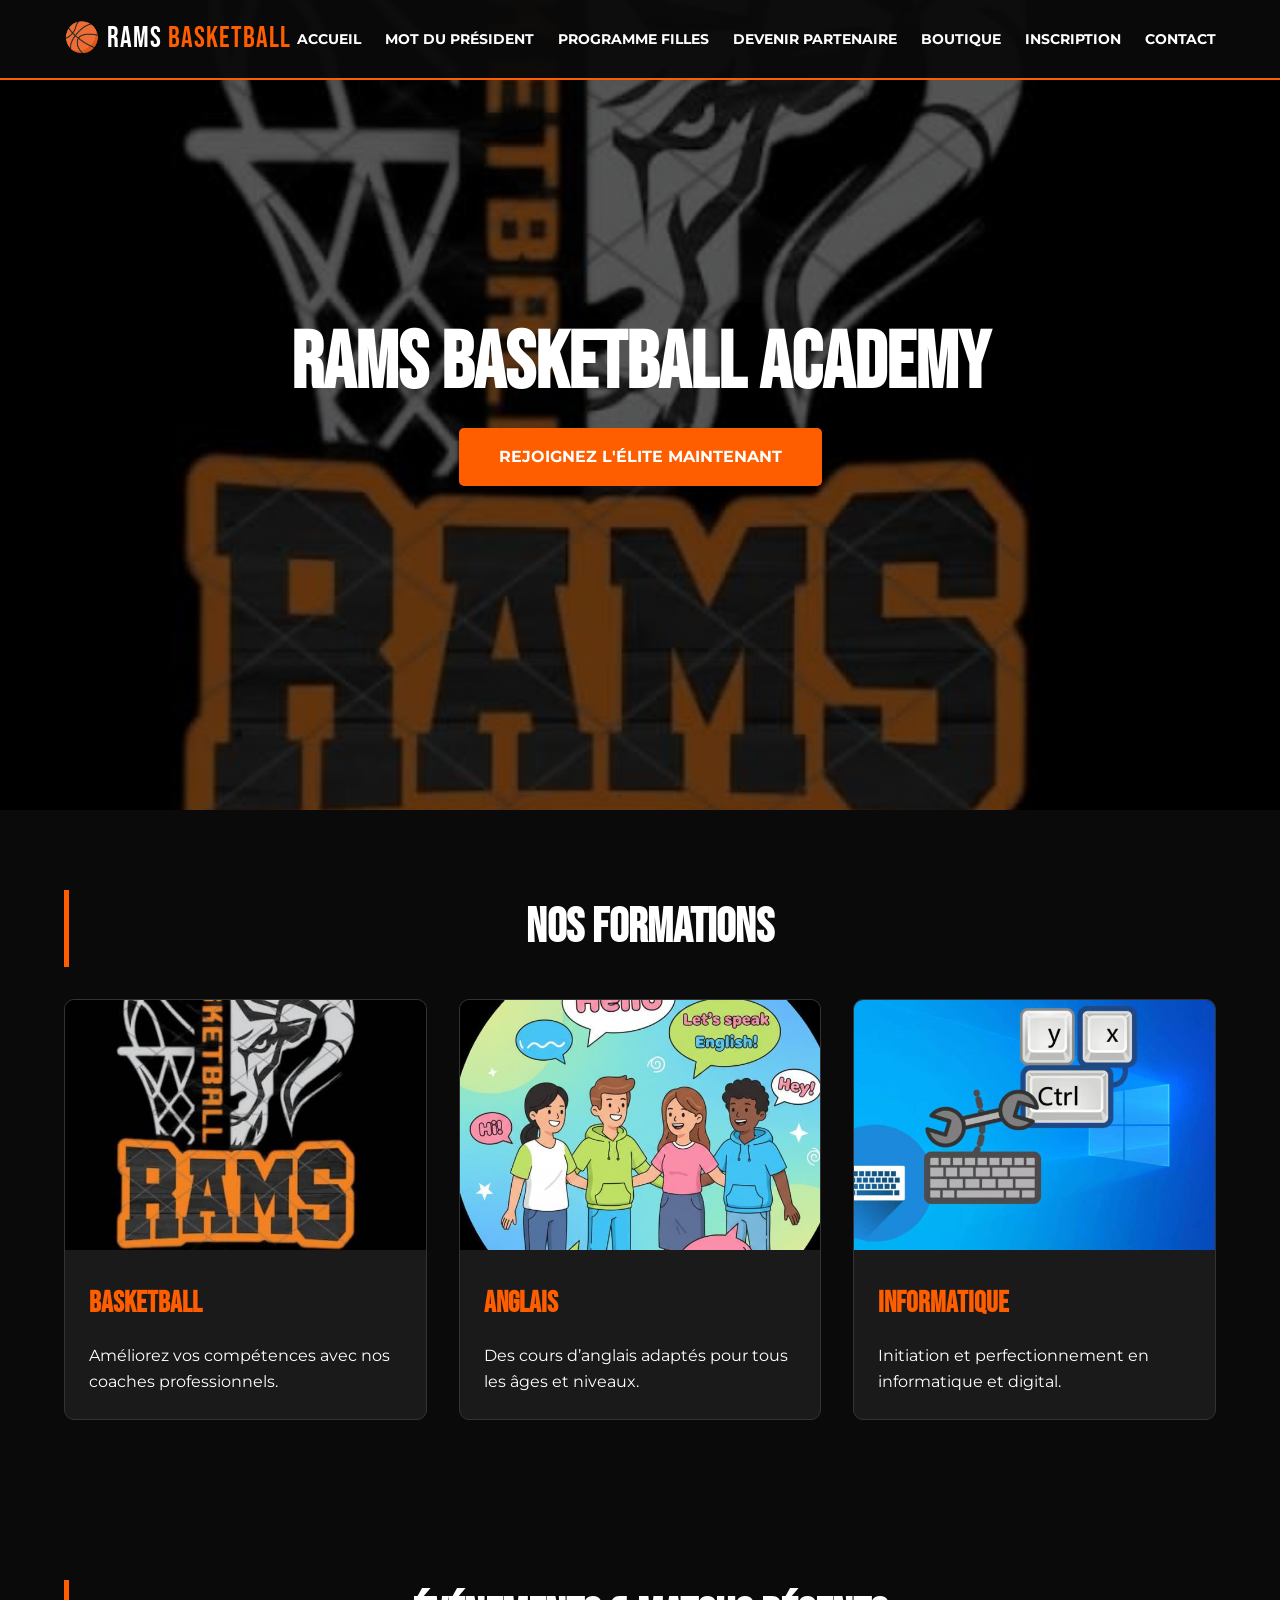
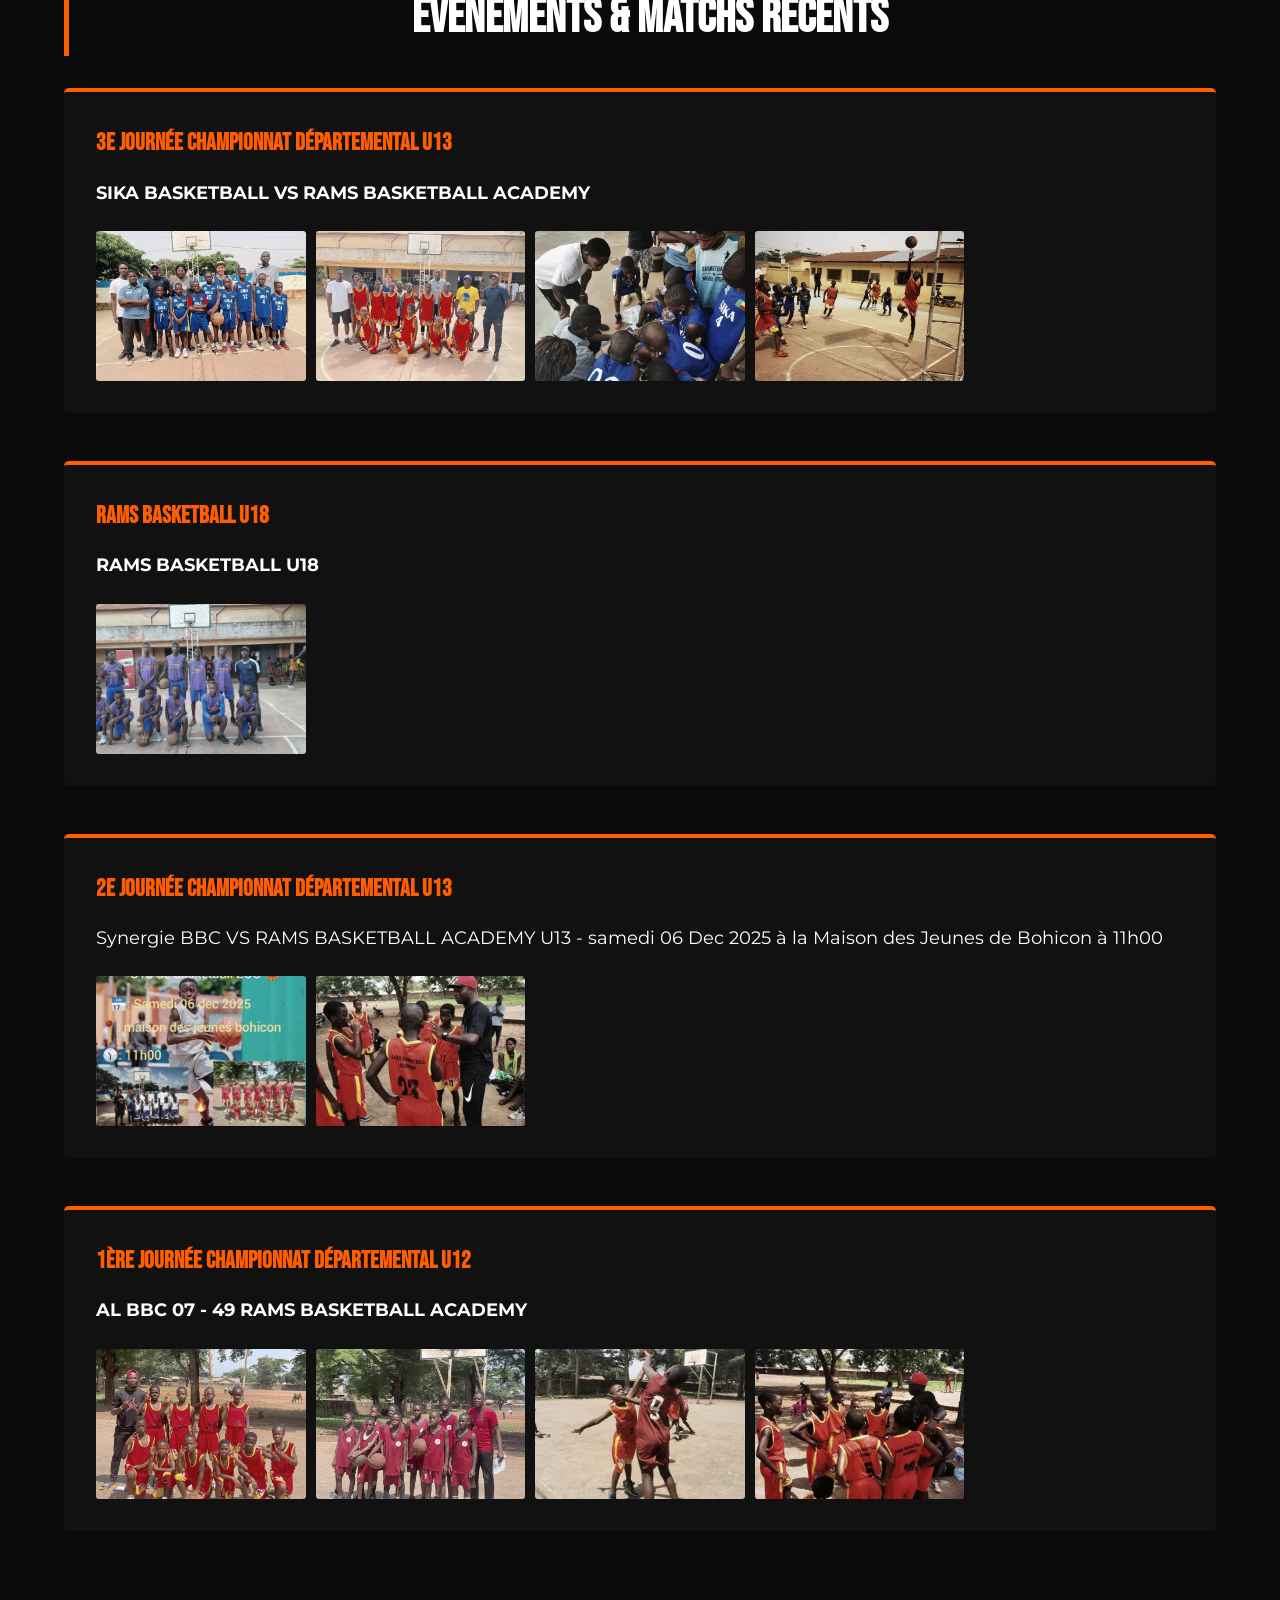
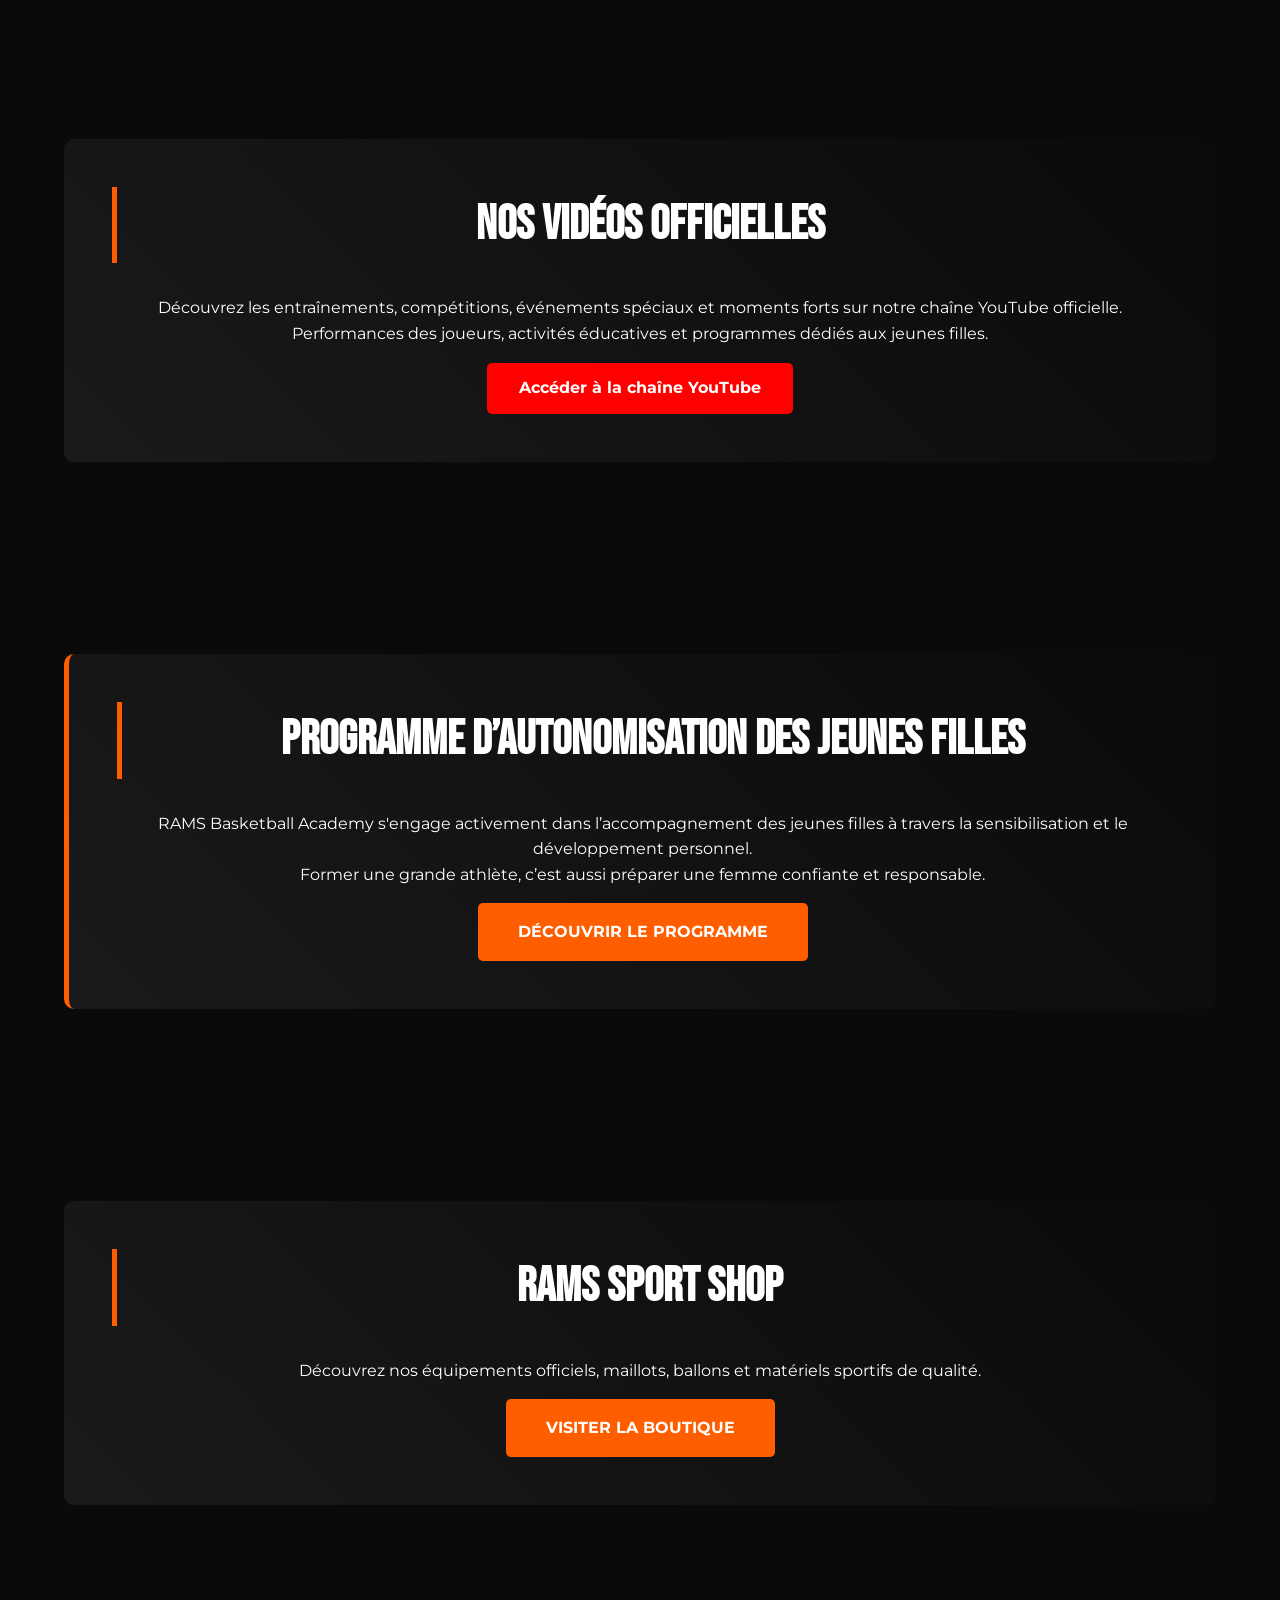
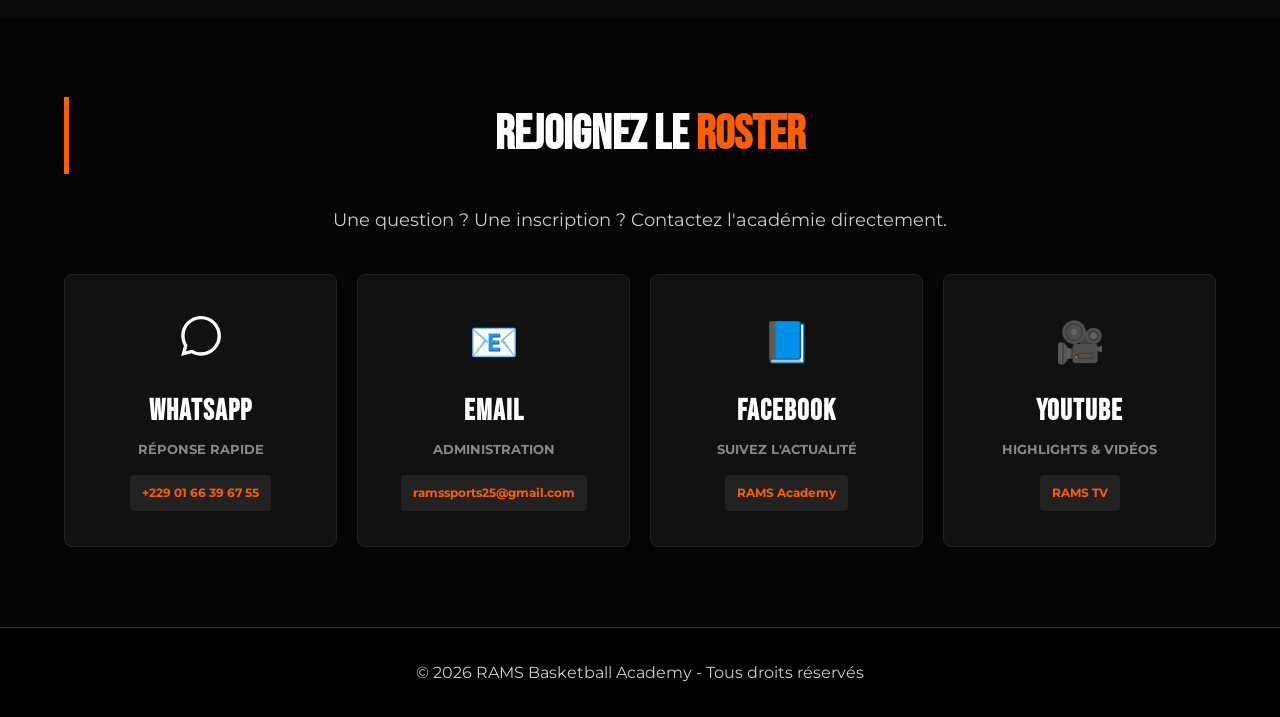
==== index.html @ 572895fd "Add files via upload" ====
<!DOCTYPE html>
<html lang="fr">
<head>
    <meta charset="UTF-8">
    <meta name="viewport" content="width=device-width, initial-scale=1.0">
    <title>RAMS Basketball Academy | Excellence & Formation</title>
    <meta name="description" content="RAMS Basketball Academy est une académie de basketball qui propose un encadrement complet pour les jeunes joueurs tout au long de l’année.
Elle a pour objectif principal de développer les compétences techniques, physiques et mentales des joueurs à travers des séances d’entraînement régulières, du travail de skill training et des matchs d’application. L’académie met l’accent sur une pratique continue du basketball, des formations spécifiques en informatique et an anglais afin de favoriser une progression constante et durable..">
    <link href="https://fonts.googleapis.com/css2?family=Bebas+Neue&family=Montserrat:wght@400;700&display=swap" rel="stylesheet">
    <style>
        :root {
            --primary: #ff5e00; /* Orange Basketball */
            --dark: #0a0a0a;    /* Noir profond */
            --light: #ffffff;
            --gray: #1a1a1a;
            --text-muted: #cccccc;
        }

        * { margin: 0; padding: 0; box-sizing: border-box; }
        body { font-family: 'Montserrat', sans-serif; background: var(--dark); color: var(--light); line-height: 1.6; }

        /* --- HEADER & NAV --- */
        header {
            background: rgba(10, 10, 10, 0.95);
            padding: 1rem 5%;
            position: fixed;
            width: 100%;
            top: 0;
            z-index: 1000;
            border-bottom: 2px solid var(--primary);
            display: flex;
            justify-content: space-between;
            align-items: center;
        }

        .logo { font-family: 'Bebas Neue', sans-serif; font-size: 1.8rem; letter-spacing: 1px; }
        .logo span { color: var(--primary); }

        .nav-menu { display: flex; gap: 1.5rem; }
        .nav-menu a { color: var(--light); text-decoration: none; font-weight: bold; font-size: 0.9rem; transition: 0.3s; text-transform: uppercase; }
        .nav-menu a:hover { color: var(--primary); }

        .menu-toggle { display: none; font-size: 2rem; cursor: pointer; }

        /* --- HERO SECTION --- */
        .hero {
            height: 90vh;
            background: linear-gradient(rgba(0,0,0,0.6), rgba(0,0,0,0.6)), url('images/basket.jpg') center/cover no-repeat;
            display: flex;
            align-items: center;
            justify-content: center;
            text-align: center;
            padding-top: 80px;
        }

        .hero-content h1 { font-family: 'Bebas Neue', sans-serif; font-size: 5rem; line-height: 1; margin-bottom: 1.5rem; }
        .btn {
            background: var(--primary);
            color: white;
            padding: 1rem 2.5rem;
            text-decoration: none;
            font-weight: bold;
            text-transform: uppercase;
            border-radius: 5px;
            transition: 0.3s ease;
            display: inline-block;
        }
        .btn:hover { transform: scale(1.05); background: #e65500; }

        /* --- SECTIONS --- */
        section { padding: 5rem 5%; }
        h2 { font-family: 'Bebas Neue', sans-serif; font-size: 3rem; margin-bottom: 2rem; text-align: center; border-left: 5px solid var(--primary); padding-left: 15px; }

        /* --- FORMATIONS (CARDS) --- */
        .cards { display: grid; grid-template-columns: repeat(auto-fit, minmax(300px, 1fr)); gap: 2rem; }
        .card { background: var(--gray); border-radius: 10px; overflow: hidden; transition: 0.3s; border: 1px solid #333; }
        .card:hover { border-color: var(--primary); transform: translateY(-10px); }
        .card img { width: 100%; height: 250px; object-fit: cover; }
        .card-body { padding: 1.5rem; }
        .card h3 { font-family: 'Bebas Neue', sans-serif; font-size: 1.8rem; color: var(--primary); margin-bottom: 1rem; }

        /* --- MATCHS & GALERIE --- */
        .match { background: #111; margin-bottom: 3rem; padding: 2rem; border-radius: 5px; border-top: 4px solid var(--primary); }
        .match h3 { font-family: 'Bebas Neue', sans-serif; font-size: 1.5rem; color: var(--primary); }
        .match p { margin: 1rem 0; font-size: 1.1rem; }
        .gallery { display: grid; grid-template-columns: repeat(auto-fill, minmax(200px, 1fr)); gap: 10px; margin-top: 1.5rem; }
        .gallery img { width: 100%; height: 150px; object-fit: cover; border-radius: 3px; cursor: pointer; filter: grayscale(40%); transition: 0.3s; }
        .gallery img:hover { filter: grayscale(0%); transform: scale(1.05); }

        /* --- VIDEOS / ENGAGEMENT / SHOP --- */
        .highlight-box { background: linear-gradient(45deg, #1a1a1a, #0a0a0a); padding: 3rem; border-radius: 10px; text-align: center; margin-bottom: 2rem; }
        .youtube-btn { background: #ff0000; color: white; padding: 0.8rem 2rem; text-decoration: none; border-radius: 5px; display: inline-block; margin-top: 1rem; font-weight: bold; }

        /* --- CONTACT --- */
        .contact ul { list-style: none; display: grid; grid-template-columns: repeat(auto-fit, minmax(250px, 1fr)); gap: 1rem; }
        .contact li { background: var(--gray); padding: 1rem; border-radius: 5px; }
        .contact a { color: var(--primary); text-decoration: none; font-weight: bold; }

        /* --- FOOTER --- */
        footer { text-align: center; padding: 2rem; background: #000; border-top: 1px solid #333; color: var(--text-muted); }

        /* --- MOBILE RESPONSIVE --- */
        @media (max-width: 768px) {
            .nav-menu { display: none; flex-direction: column; position: absolute; top: 100%; left: 0; width: 100%; background: var(--dark); padding: 2rem; border-bottom: 2px solid var(--primary); }
            .nav-menu.active { display: flex; }
            .menu-toggle { display: block; }
            .hero-content h1 { font-size: 3rem; }
        }

        /* --- SECTION CONTACT ACCUEIL --- */
.contact-section {
    padding: 80px 5%;
    background: #050505;
    text-align: center;
}

.contact-intro {
    color: var(--text-muted);
    margin-bottom: 40px;
    font-size: 1.1rem;
}

.contact-grid {
    display: grid;
    grid-template-columns: repeat(auto-fit, minmax(220px, 1fr));
    gap: 20px;
    max-width: 1200px;
    margin: 0 auto;
}

.contact-card {
    background: #111;
    border: 1px solid #222;
    padding: 35px 20px;
    border-radius: 8px;
    text-decoration: none;
    color: white;
    transition: all 0.3s ease;
    display: flex;
    flex-direction: column;
    align-items: center;
}

.contact-card:hover {
    background: var(--primary); /* L'orange flash au survol */
    transform: translateY(-10px);
    border-color: var(--primary);
}

.contact-icon {
    font-size: 2.5rem;
    margin-bottom: 15px;
    transition: 0.3s;
}

.contact-card:hover .contact-icon {
    transform: scale(1.2);
}

.contact-card h3 {
    font-family: 'Bebas Neue', sans-serif;
    font-size: 1.8rem;
    letter-spacing: 1px;
    margin-bottom: 5px;
}

.contact-card p {
    font-size: 0.8rem;
    color: #888;
    margin-bottom: 15px;
    text-transform: uppercase;
    font-weight: bold;
}

.contact-card:hover p {
    color: rgba(255,255,255,0.8);
}

.btn-sm {
    font-size: 0.75rem;
    background: #222;
    padding: 8px 12px;
    border-radius: 4px;
    font-weight: bold;
    color: var(--primary);
}

.contact-card:hover .btn-sm {
    background: white;
    color: var(--primary);
}

.highlight { color: var(--primary); }

/* Responsive */
@media (max-width: 600px) {
    .contact-grid { grid-template-columns: 1fr; }
}
    </style>
</head>
<body>

<header>
    <div class="logo">🏀 RAMS <span>BASKETBALL</span></div>
    <div class="menu-toggle" id="menuToggle">☰</div>
    <nav id="mobileMenu" class="nav-menu">
        <a href="index.html">Accueil</a>
        <a href="president.html">Mot du Président</a>
        <a href="programme_fille.html">Programme Filles</a>
        <a href="partenaire.html">Devenir Partenaire</a>
        <a href="boutique.html">Boutique</a>
        <a href="inscription.html">Inscription</a>
        <a href="contact.html">Contact</a>
    </nav>
</header>

<section class="hero">
    <div class="hero-content">
        <h1>RAMS BASKETBALL ACADEMY</h1>
        <a href="inscription.html" class="btn">Rejoignez l'élite maintenant</a>
    </div>
</section>

<section id="formations">
    <h2>Nos Formations</h2>
    <div class="cards">
        <div class="card">
            <img src="images/basket.jpg" alt="Formation Basket">
            <div class="card-body">
                <h3>BASKETBALL</h3>
                <p>Améliorez vos compétences avec nos coaches professionnels.</p>
            </div>
        </div>
        <div class="card">
            <img src="images/anglais.jpg" alt="Formation Anglais">
            <div class="card-body">
                <h3>ANGLAIS</h3>
                <p>Des cours d’anglais adaptés pour tous les âges et niveaux.</p>
            </div>
        </div>
        <div class="card">
            <img src="images/informatique.jpg" alt="Formation Informatique">
            <div class="card-body">
                <h3>INFORMATIQUE</h3>
                <p>Initiation et perfectionnement en informatique et digital.</p>
            </div>
        </div>
    </div>
</section>

<section id="evenements">
    <h2>Événements & Matchs Récents</h2>

    <article class="match">
        <h3>3e journée championnat départemental U13</h3>
        <p><strong>SIKA BASKETBALL VS RAMS BASKETBALL ACADEMY</strong></p>
        <div class="gallery">
            <img src="images/sika_vs_rams_1.jpg" alt="SIKA vs RAMS">
            <img src="images/sika_vs_rams_2.jpg" alt="SIKA vs RAMS">
            <img src="images/sika_vs_rams_3.jpg" alt="SIKA vs RAMS">
            <img src="images/sika_vs_rams_5.jpg" alt="SIKA vs RAMS">
        </div>
    </article>

    <article class="match">
        <h3>RAMS BASKETBALL U18</h3>
        <p><strong>RAMS BASKETBALL U18</strong></p>
        <div class="gallery">
            <img src="images/u18.jpg" alt="RAMS U18">
        </div>
    </article>

    <article class="match">
        <h3>2e journée championnat départemental U13</h3>
        <p>Synergie BBC VS RAMS BASKETBALL ACADEMY U13 - samedi 06 Dec 2025 à la Maison des Jeunes de Bohicon à 11h00</p>
        <div class="gallery">
            <img src="images/u13match1.jpg" alt="Synergie BBC vs RAMS">
            <img src="images/u13match2.jpg" alt="Synergie BBC vs RAMS">
        </div>
    </article>

    <article class="match">
        <h3>1ère journée championnat départemental U12</h3>
        <p><strong>AL BBC 07 - 49 RAMS BASKETBALL ACADEMY</strong></p>
        <div class="gallery">
            <img src="images/u12match1.jpg" alt="AL BBC vs RAMS">
            <img src="images/u12match2.jpg" alt="AL BBC vs RAMS">
            <img src="images/u12match3.jpg" alt="AL BBC vs RAMS">
            <img src="images/u12match4.jpg" alt="AL BBC vs RAMS">
        </div>
    </article>
</section>

<section class="youtube-section">
    <div class="highlight-box">
        <h2>Nos Vidéos Officielles</h2>
        <p>Découvrez les entraînements, compétitions, événements spéciaux et moments forts sur notre chaîne YouTube officielle.</p>
        <p>Performances des joueurs, activités éducatives et programmes dédiés aux jeunes filles.</p>
        <a href="https://youtube.com/@ramsbasketballacademytv?si=yb4FvzC7GIsg05wH" target="_blank" class="youtube-btn">Accéder à la chaîne YouTube</a>
    </div>
</section>

<section class="engagement-section">
    <div class="highlight-box" style="border-left: 5px solid var(--primary);">
        <h2>Programme d’Autonomisation des Jeunes Filles</h2>
        <p>RAMS Basketball Academy s'engage activement dans l’accompagnement des jeunes filles à travers la sensibilisation et le développement personnel.</p>
        <p>Former une grande athlète, c’est aussi préparer une femme confiante et responsable.</p>
        <a href="programme_fille.html" class="btn" style="margin-top:1rem;">Découvrir le programme</a>
    </div>
</section>

<section class="shop-preview">
    <div class="highlight-box">
        <h2>RAMS SPORT SHOP</h2>
        <p>Découvrez nos équipements officiels, maillots, ballons et matériels sportifs de qualité.</p>
        <a href="boutique.html" class="btn" style="margin-top:1rem;">Visiter la boutique</a>
    </div>
</section>

<section id="contact" class="contact-section">
    <div class="container">
        <h2 class="section-title">Rejoignez le <span class="highlight">Roster</span></h2>
        <p class="contact-intro">Une question ? Une inscription ? Contactez l'académie directement.</p>

        <div class="contact-grid">
            <a href="https://wa.me/2290166396755" target="_blank" class="contact-card">
                <div class="contact-icon">
                    <svg viewBox="0 0 24 24" fill="currentColor" width="40" height="40"><path d="M.057 24l1.687-6.163c-1.041-1.804-1.588-3.849-1.587-5.946.003-6.556 5.338-11.891 11.893-11.891 3.181.001 6.167 1.24 8.413 3.488 2.245 2.248 3.481 5.236 3.48 8.414-.003 6.557-5.338 11.892-11.893 11.892-1.99-.001-3.951-.5-5.688-1.448l-6.305 1.654zm6.597-3.807c1.676.995 3.276 1.591 5.392 1.592 5.448 0 9.886-4.434 9.889-9.885.002-5.462-4.415-9.89-9.881-9.892-5.452 0-9.887 4.434-9.889 9.884-.001 2.225.651 3.891 1.746 5.634l-.999 3.648 3.742-.981z"/></svg>
                </div>
                <h3>WhatsApp</h3>
                <p>Réponse rapide</p>
                <span class="btn-sm">+229 01 66 39 67 55</span>
            </a>

            <a href="mailto:ramssports25@gmail.com" class="contact-card">
                <div class="contact-icon">📧</div>
                <h3>Email</h3>
                <p>Administration</p>
                <span class="btn-sm">ramssports25@gmail.com</span>
            </a>

            <a href="https://www.facebook.com/profile.php?id=61583315501887" target="_blank" class="contact-card">
                <div class="contact-icon">📘</div>
                <h3>Facebook</h3>
                <p>Suivez l'actualité</p>
                <span class="btn-sm">RAMS Academy</span>
            </a>

            <a href="https://youtube.com/@ramsbasketballacademytv?si=yb4FvzC7GIsg05wH" target="_blank" class="contact-card">
                <div class="contact-icon">🎥</div>
                <h3>YouTube</h3>
                <p>Highlights & Vidéos</p>
                <span class="btn-sm">RAMS TV</span>
            </a>
        </div>
    </div>
</section>



<footer>
    <p>© 2026 RAMS Basketball Academy - Tous droits réservés</p>
</footer>

<script>
    // Menu Mobile
    const menuToggle = document.getElementById('menuToggle');
    const mobileMenu = document.getElementById('mobileMenu');

    menuToggle.addEventListener('click', () => {
        mobileMenu.classList.toggle('active');
    });

    // Fermer le menu si on clique sur un lien (mobile)
    const navLinks = document.querySelectorAll('.nav-menu a');
    navLinks.forEach(link => {
        link.addEventListener('click', () => {
            mobileMenu.classList.remove('active');
        });
    });
</script>

</body>
</html>
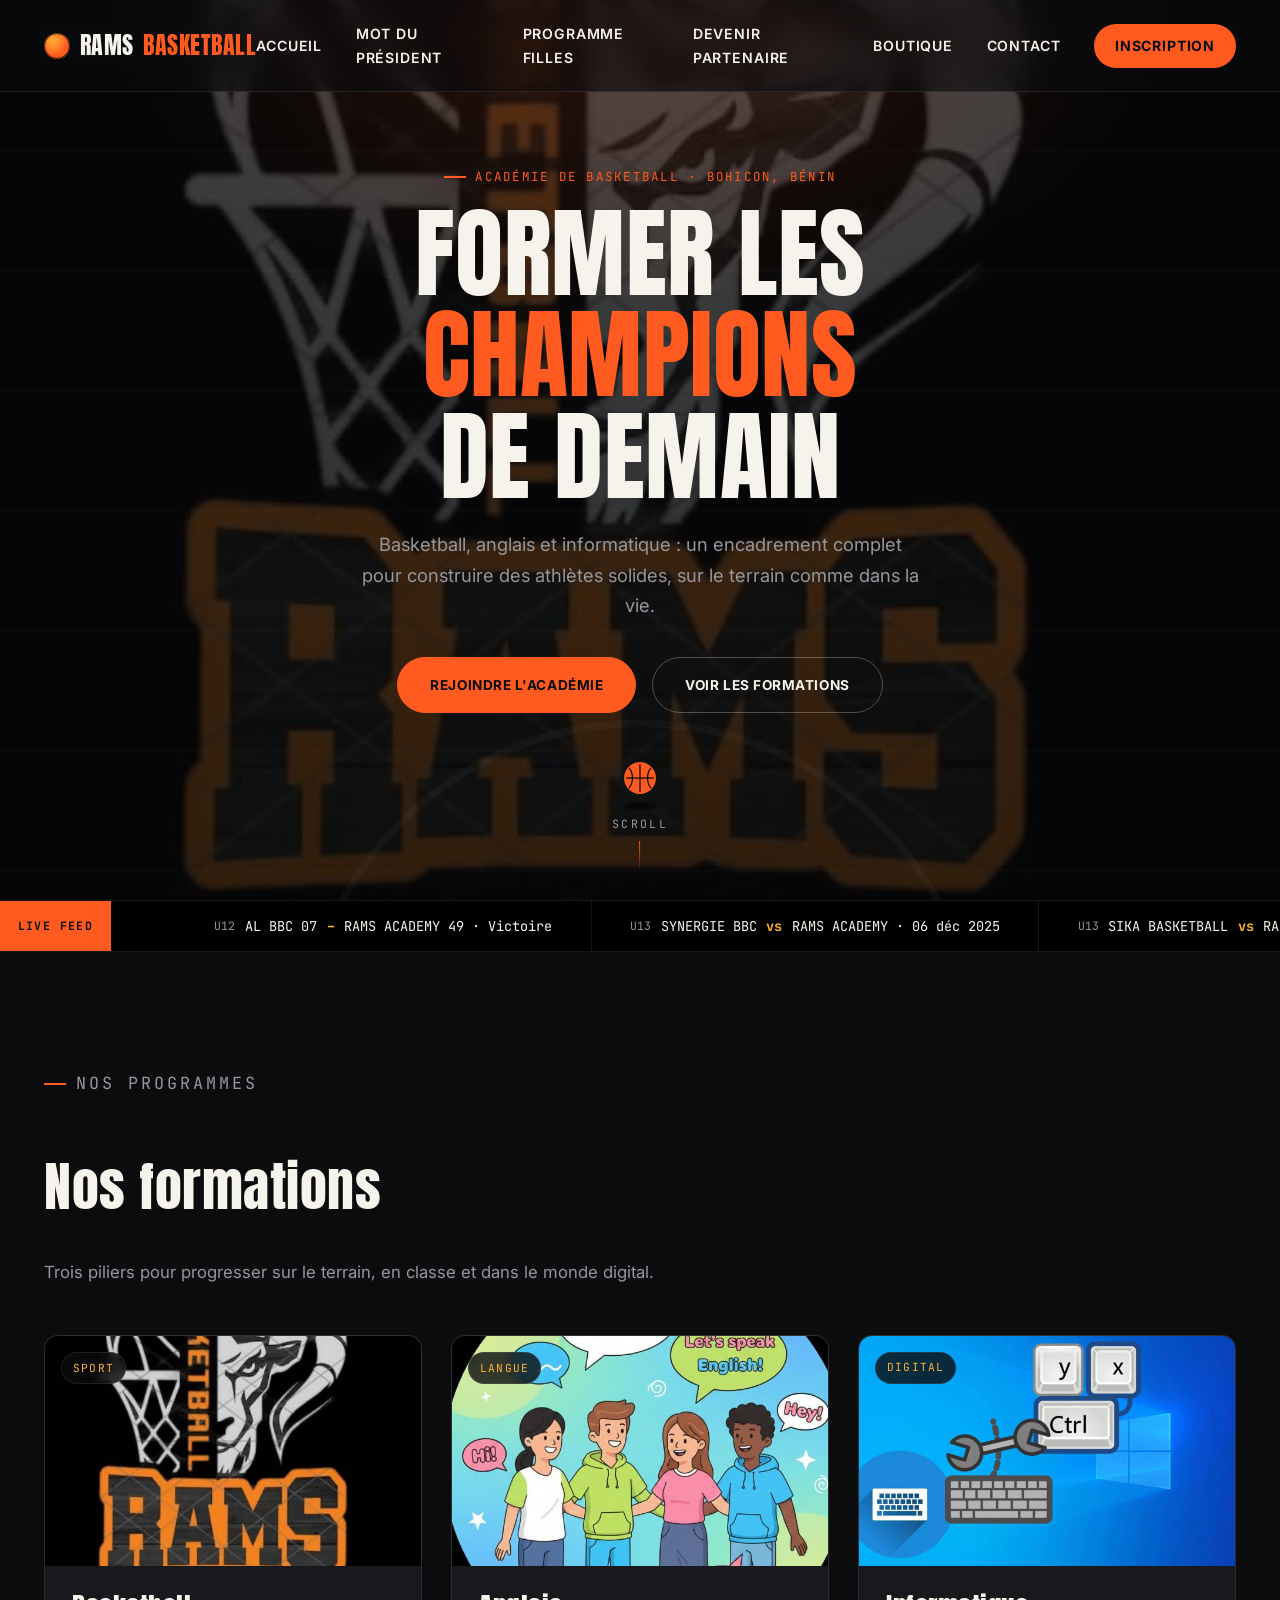
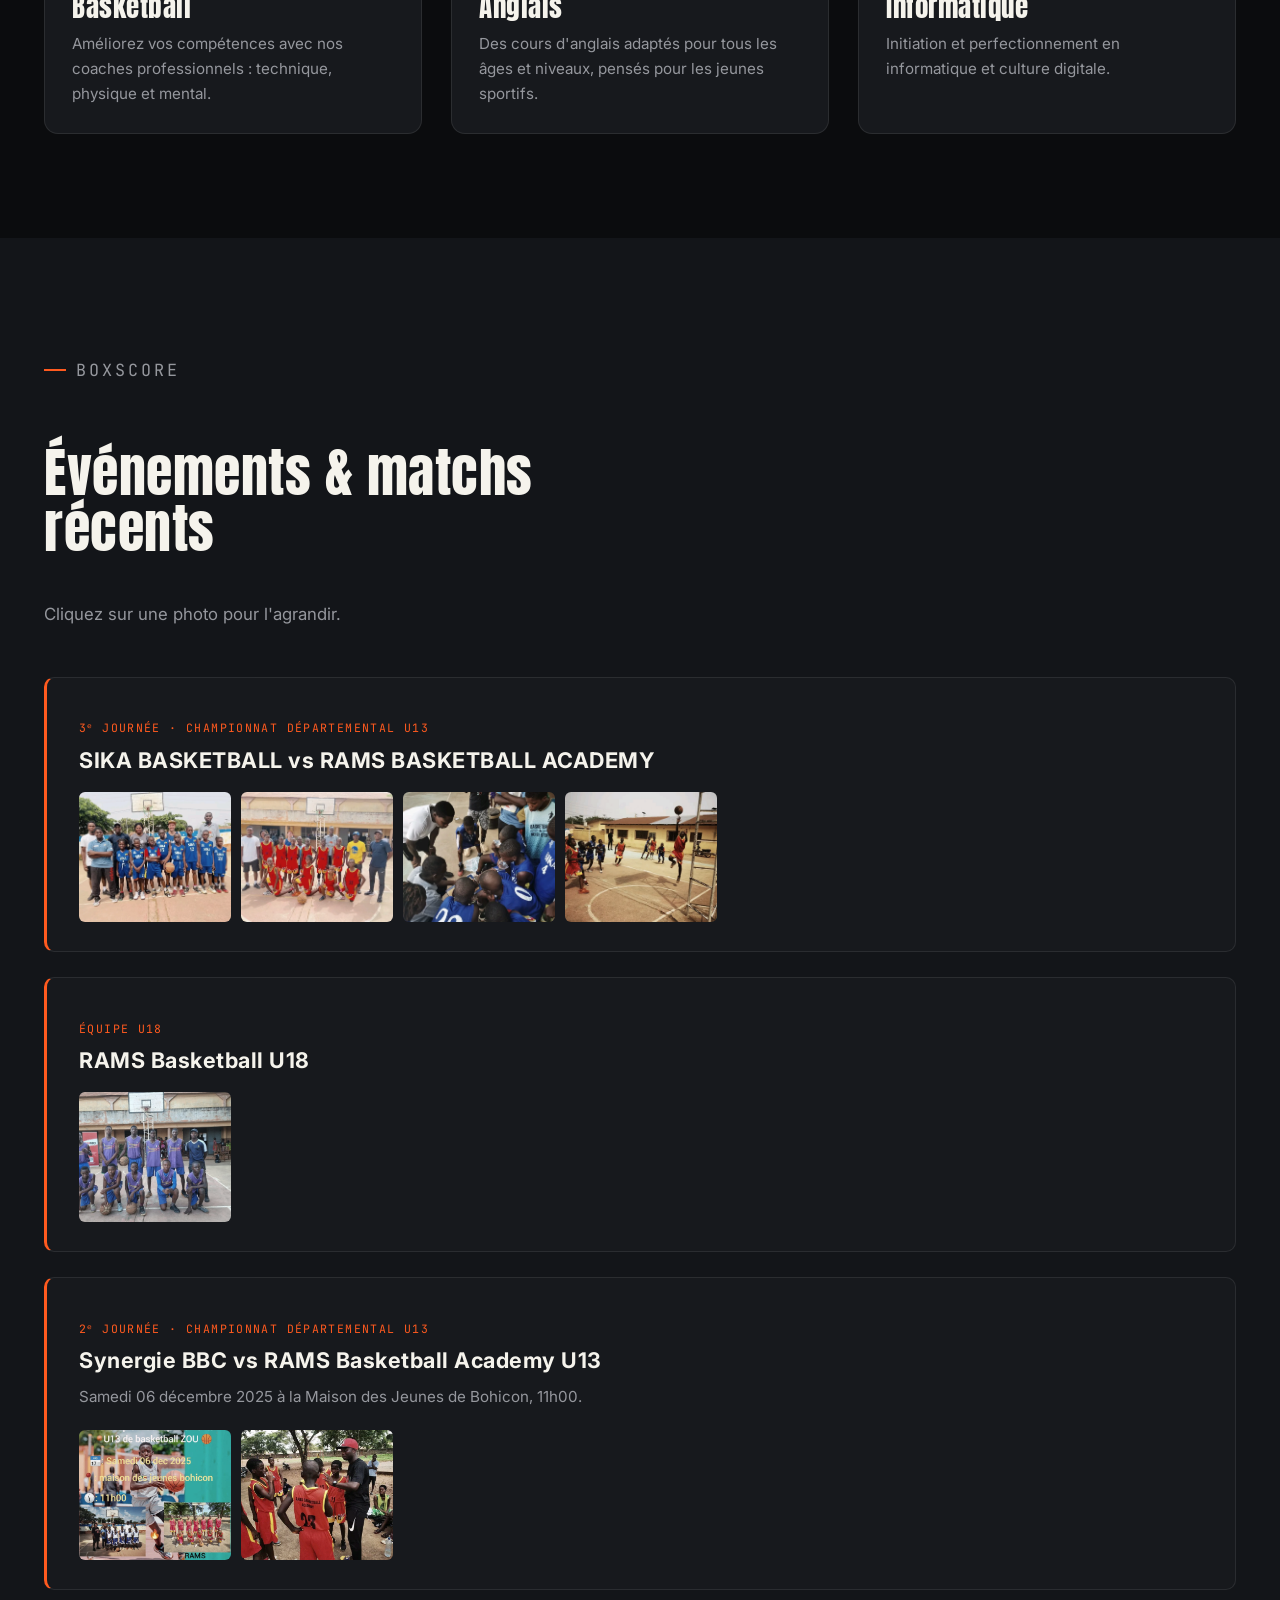
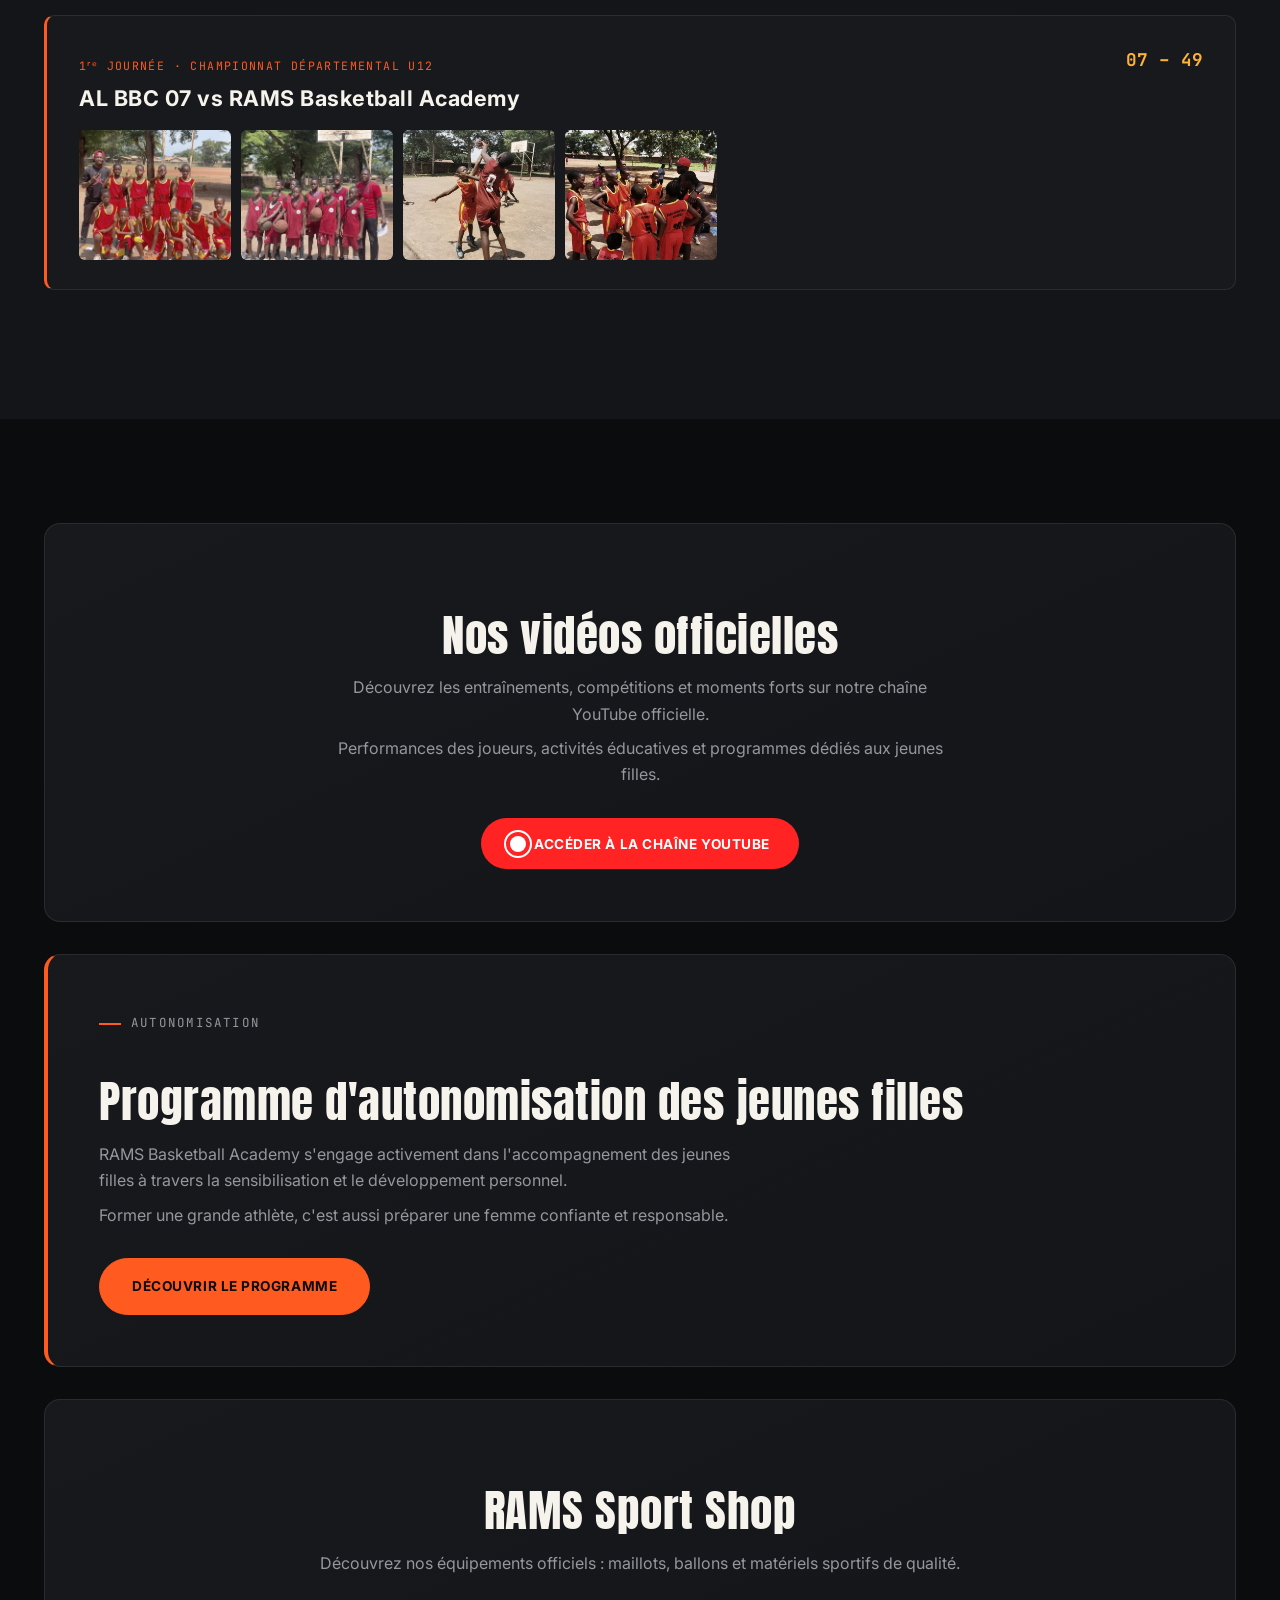
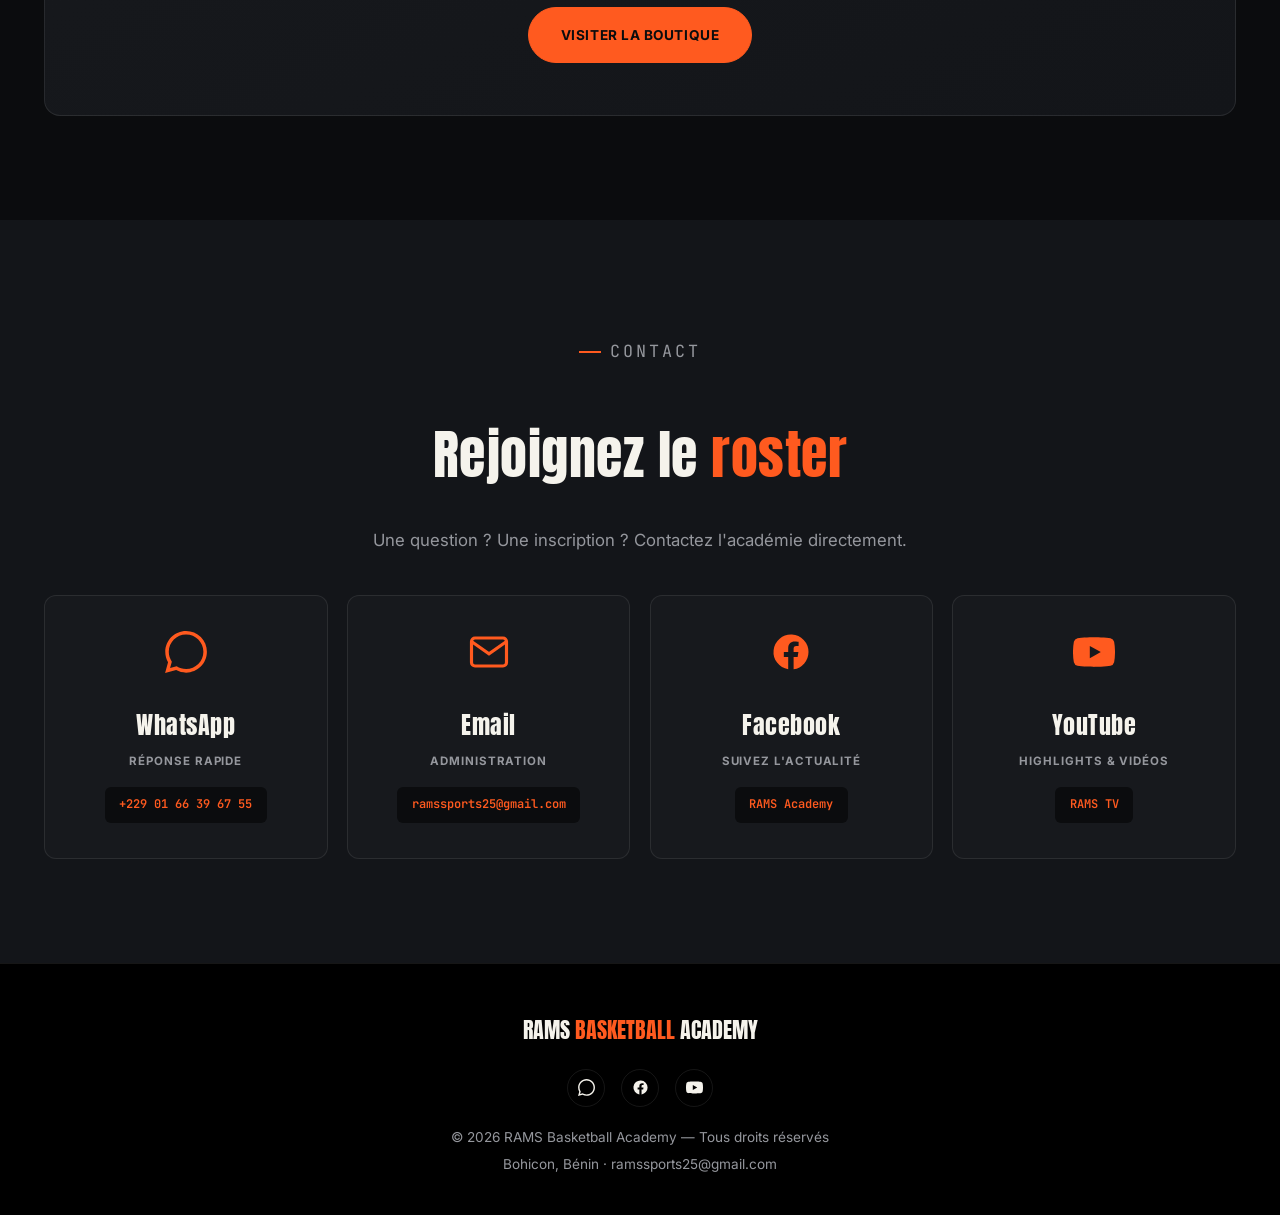
==== commit a25eb2c2: "Update fmt.Println message from 'Hello' to 'Goodbye'" ====
--- a/index.html
+++ b/index.html
@@ -1,384 +1,762 @@
 <!DOCTYPE html>
 <html lang="fr">
 <head>
-    <meta charset="UTF-8">
-    <meta name="viewport" content="width=device-width, initial-scale=1.0">
-    <title>RAMS Basketball Academy | Excellence & Formation</title>
-    <meta name="description" content="RAMS Basketball Academy est une académie de basketball qui propose un encadrement complet pour les jeunes joueurs tout au long de l’année.
-Elle a pour objectif principal de développer les compétences techniques, physiques et mentales des joueurs à travers des séances d’entraînement régulières, du travail de skill training et des matchs d’application. L’académie met l’accent sur une pratique continue du basketball, des formations spécifiques en informatique et an anglais afin de favoriser une progression constante et durable..">
-    <link href="https://fonts.googleapis.com/css2?family=Bebas+Neue&family=Montserrat:wght@400;700&display=swap" rel="stylesheet">
-    <style>
-        :root {
-            --primary: #ff5e00; /* Orange Basketball */
-            --dark: #0a0a0a;    /* Noir profond */
-            --light: #ffffff;
-            --gray: #1a1a1a;
-            --text-muted: #cccccc;
-        }
-
-        * { margin: 0; padding: 0; box-sizing: border-box; }
-        body { font-family: 'Montserrat', sans-serif; background: var(--dark); color: var(--light); line-height: 1.6; }
-
-        /* --- HEADER & NAV --- */
-        header {
-            background: rgba(10, 10, 10, 0.95);
-            padding: 1rem 5%;
-            position: fixed;
-            width: 100%;
-            top: 0;
-            z-index: 1000;
-            border-bottom: 2px solid var(--primary);
-            display: flex;
-            justify-content: space-between;
-            align-items: center;
-        }
-
-        .logo { font-family: 'Bebas Neue', sans-serif; font-size: 1.8rem; letter-spacing: 1px; }
-        .logo span { color: var(--primary); }
-
-        .nav-menu { display: flex; gap: 1.5rem; }
-        .nav-menu a { color: var(--light); text-decoration: none; font-weight: bold; font-size: 0.9rem; transition: 0.3s; text-transform: uppercase; }
-        .nav-menu a:hover { color: var(--primary); }
-
-        .menu-toggle { display: none; font-size: 2rem; cursor: pointer; }
-
-        /* --- HERO SECTION --- */
-        .hero {
-            height: 90vh;
-            background: linear-gradient(rgba(0,0,0,0.6), rgba(0,0,0,0.6)), url('images/basket.jpg') center/cover no-repeat;
-            display: flex;
-            align-items: center;
-            justify-content: center;
-            text-align: center;
-            padding-top: 80px;
-        }
-
-        .hero-content h1 { font-family: 'Bebas Neue', sans-serif; font-size: 5rem; line-height: 1; margin-bottom: 1.5rem; }
-        .btn {
-            background: var(--primary);
-            color: white;
-            padding: 1rem 2.5rem;
-            text-decoration: none;
-            font-weight: bold;
-            text-transform: uppercase;
-            border-radius: 5px;
-            transition: 0.3s ease;
-            display: inline-block;
-        }
-        .btn:hover { transform: scale(1.05); background: #e65500; }
-
-        /* --- SECTIONS --- */
-        section { padding: 5rem 5%; }
-        h2 { font-family: 'Bebas Neue', sans-serif; font-size: 3rem; margin-bottom: 2rem; text-align: center; border-left: 5px solid var(--primary); padding-left: 15px; }
-
-        /* --- FORMATIONS (CARDS) --- */
-        .cards { display: grid; grid-template-columns: repeat(auto-fit, minmax(300px, 1fr)); gap: 2rem; }
-        .card { background: var(--gray); border-radius: 10px; overflow: hidden; transition: 0.3s; border: 1px solid #333; }
-        .card:hover { border-color: var(--primary); transform: translateY(-10px); }
-        .card img { width: 100%; height: 250px; object-fit: cover; }
-        .card-body { padding: 1.5rem; }
-        .card h3 { font-family: 'Bebas Neue', sans-serif; font-size: 1.8rem; color: var(--primary); margin-bottom: 1rem; }
-
-        /* --- MATCHS & GALERIE --- */
-        .match { background: #111; margin-bottom: 3rem; padding: 2rem; border-radius: 5px; border-top: 4px solid var(--primary); }
-        .match h3 { font-family: 'Bebas Neue', sans-serif; font-size: 1.5rem; color: var(--primary); }
-        .match p { margin: 1rem 0; font-size: 1.1rem; }
-        .gallery { display: grid; grid-template-columns: repeat(auto-fill, minmax(200px, 1fr)); gap: 10px; margin-top: 1.5rem; }
-        .gallery img { width: 100%; height: 150px; object-fit: cover; border-radius: 3px; cursor: pointer; filter: grayscale(40%); transition: 0.3s; }
-        .gallery img:hover { filter: grayscale(0%); transform: scale(1.05); }
-
-        /* --- VIDEOS / ENGAGEMENT / SHOP --- */
-        .highlight-box { background: linear-gradient(45deg, #1a1a1a, #0a0a0a); padding: 3rem; border-radius: 10px; text-align: center; margin-bottom: 2rem; }
-        .youtube-btn { background: #ff0000; color: white; padding: 0.8rem 2rem; text-decoration: none; border-radius: 5px; display: inline-block; margin-top: 1rem; font-weight: bold; }
-
-        /* --- CONTACT --- */
-        .contact ul { list-style: none; display: grid; grid-template-columns: repeat(auto-fit, minmax(250px, 1fr)); gap: 1rem; }
-        .contact li { background: var(--gray); padding: 1rem; border-radius: 5px; }
-        .contact a { color: var(--primary); text-decoration: none; font-weight: bold; }
-
-        /* --- FOOTER --- */
-        footer { text-align: center; padding: 2rem; background: #000; border-top: 1px solid #333; color: var(--text-muted); }
-
-        /* --- MOBILE RESPONSIVE --- */
-        @media (max-width: 768px) {
-            .nav-menu { display: none; flex-direction: column; position: absolute; top: 100%; left: 0; width: 100%; background: var(--dark); padding: 2rem; border-bottom: 2px solid var(--primary); }
-            .nav-menu.active { display: flex; }
-            .menu-toggle { display: block; }
-            .hero-content h1 { font-size: 3rem; }
-        }
-
-        /* --- SECTION CONTACT ACCUEIL --- */
-.contact-section {
-    padding: 80px 5%;
-    background: #050505;
-    text-align: center;
+<meta charset="UTF-8">
+<meta name="viewport" content="width=device-width, initial-scale=1.0">
+<title>RAMS Basketball Academy | Formation & Excellence à Bohicon</title>
+<meta name="description" content="RAMS Basketball Academy à Bohicon, Bénin : entraînements de basketball, cours d'anglais et d'informatique pour former les champions de demain.">
+<meta name="robots" content="index, follow">
+<meta name="theme-color" content="#0b0c0e">
+<link rel="canonical" href="https://ramsbasketballacademy.com/">
+
+<!-- Favicon -->
+<link rel="icon" type="image/svg+xml" href="favicon.svg">
+<link rel="alternate icon" href="favicon.svg">
+<link rel="apple-touch-icon" href="favicon.svg">
+
+<!-- Open Graph / Social -->
+<meta property="og:type" content="website">
+<meta property="og:site_name" content="RAMS Basketball Academy">
+<meta property="og:title" content="RAMS Basketball Academy | Formation & Excellence à Bohicon">
+<meta property="og:description" content="Entraînements de basketball, anglais et informatique pour jeunes joueurs. Rejoignez l'académie qui forme les champions de demain.">
+<meta property="og:image" content="https://ramsbasketballacademy.com/images/basket.jpg">
+<meta property="og:url" content="https://ramsbasketballacademy.com/">
+<meta property="og:locale" content="fr_FR">
+<meta name="twitter:card" content="summary_large_image">
+<meta name="twitter:title" content="RAMS Basketball Academy">
+<meta name="twitter:description" content="Formation basketball, anglais et informatique pour jeunes joueurs à Bohicon, Bénin.">
+<meta name="twitter:image" content="https://ramsbasketballacademy.com/images/basket.jpg">
+
+<meta name="google-site-verification" content="eJQ7MxJ67R6Yte9QKza4_BwfYayuWskBib3c_fOMqM8" />
+
+<!-- Structured data for search engines -->
+<script type="application/ld+json">
+{
+  "@context": "https://schema.org",
+  "@type": "SportsClub",
+  "name": "RAMS Basketball Academy",
+  "sport": "Basketball",
+  "url": "https://ramsbasketballacademy.com/",
+  "logo": "https://ramsbasketballacademy.com/favicon.svg",
+  "image": "https://ramsbasketballacademy.com/images/basket.jpg",
+  "email": "ramssports25@gmail.com",
+  "telephone": "+2290166396755",
+  "address": {
+    "@type": "PostalAddress",
+    "addressLocality": "Bohicon",
+    "addressCountry": "BJ"
+  },
+  "sameAs": [
+    "https://www.facebook.com/profile.php?id=61583315501887",
+    "https://youtube.com/@ramsbasketballacademytv"
+  ]
 }
-
-.contact-intro {
-    color: var(--text-muted);
-    margin-bottom: 40px;
-    font-size: 1.1rem;
-}
-
-.contact-grid {
-    display: grid;
-    grid-template-columns: repeat(auto-fit, minmax(220px, 1fr));
-    gap: 20px;
-    max-width: 1200px;
-    margin: 0 auto;
-}
-
-.contact-card {
-    background: #111;
-    border: 1px solid #222;
-    padding: 35px 20px;
-    border-radius: 8px;
-    text-decoration: none;
-    color: white;
-    transition: all 0.3s ease;
-    display: flex;
-    flex-direction: column;
-    align-items: center;
-}
-
-.contact-card:hover {
-    background: var(--primary); /* L'orange flash au survol */
-    transform: translateY(-10px);
-    border-color: var(--primary);
-}
-
-.contact-icon {
-    font-size: 2.5rem;
-    margin-bottom: 15px;
-    transition: 0.3s;
-}
-
-.contact-card:hover .contact-icon {
-    transform: scale(1.2);
-}
-
-.contact-card h3 {
-    font-family: 'Bebas Neue', sans-serif;
-    font-size: 1.8rem;
-    letter-spacing: 1px;
-    margin-bottom: 5px;
-}
-
-.contact-card p {
-    font-size: 0.8rem;
-    color: #888;
-    margin-bottom: 15px;
-    text-transform: uppercase;
-    font-weight: bold;
-}
-
-.contact-card:hover p {
-    color: rgba(255,255,255,0.8);
-}
-
-.btn-sm {
-    font-size: 0.75rem;
-    background: #222;
-    padding: 8px 12px;
-    border-radius: 4px;
-    font-weight: bold;
-    color: var(--primary);
-}
-
-.contact-card:hover .btn-sm {
-    background: white;
-    color: var(--primary);
-}
-
-.highlight { color: var(--primary); }
-
-/* Responsive */
-@media (max-width: 600px) {
-    .contact-grid { grid-template-columns: 1fr; }
-}
-    </style>
+</script>
+
+<link rel="preconnect" href="https://fonts.googleapis.com">
+<link rel="preconnect" href="https://fonts.gstatic.com" crossorigin>
+<link href="https://fonts.googleapis.com/css2?family=Anton&family=JetBrains+Mono:wght@400;600;700&family=Inter:wght@400;500;600;700;800&display=swap" rel="stylesheet">
+
+<style>
+  :root{
+    --bg:#0b0c0e;
+    --bg-soft:#131519;
+    --bg-card:#17191d;
+    --chalk:#f5f3ec;
+    --muted:#95979d;
+    --flash:#ff5a1f;
+    --flash-2:#ffb238;
+    --wood:#c8842f;
+    --line:rgba(245,243,236,.09);
+    --success:#21d07a;
+    --font-display:'Anton', sans-serif;
+    --font-mono:'JetBrains Mono', monospace;
+    --font-body:'Inter', sans-serif;
+    --container:1240px;
+  }
+
+  *,*::before,*::after{ box-sizing:border-box; }
+  html{ scroll-behavior:smooth; }
+  body{
+    margin:0;
+    background:var(--bg);
+    color:var(--chalk);
+    font-family:var(--font-body);
+    line-height:1.65;
+    -webkit-font-smoothing:antialiased;
+    overflow-x:hidden;
+  }
+  img{ max-width:100%; display:block; }
+  a{ color:inherit; }
+  ul{ list-style:none; margin:0; padding:0; }
+  h1,h2,h3{ font-family:var(--font-display); font-weight:400; letter-spacing:.5px; line-height:1.02; }
+
+  .skip-link{
+    position:absolute; left:-999px; top:0; background:var(--flash); color:#0b0c0e;
+    padding:.8rem 1.2rem; z-index:2000; font-weight:700; text-decoration:none;
+  }
+  .skip-link:focus{ left:1rem; top:1rem; }
+
+  a:focus-visible, button:focus-visible{
+    outline:2px solid var(--flash-2);
+    outline-offset:3px;
+  }
+
+  .container{ max-width:var(--container); margin:0 auto; padding:0 1.5rem; }
+
+  /* ---------- Eyebrow / labels ---------- */
+  .eyebrow{
+    font-family:var(--font-mono);
+    font-size:.78rem;
+    letter-spacing:.18em;
+    text-transform:uppercase;
+    color:var(--flash);
+    display:inline-flex;
+    align-items:center;
+    gap:.6rem;
+    margin-bottom:1rem;
+  }
+  .eyebrow::before{
+    content:"";
+    width:22px; height:2px; background:var(--flash);
+    display:inline-block;
+  }
+
+  .section-head{ max-width:640px; margin-bottom:3rem; }
+  .section-head h2{ font-size:clamp(2.2rem,5vw,3.4rem); color:var(--chalk); }
+  .section-head p{ color:var(--muted); margin-top:.9rem; font-size:1.05rem; }
+  .section{ padding:6.5rem 0; position:relative; }
+  .section-alt{ background:var(--bg-soft); }
+
+  /* ---------- Reveal on scroll ---------- */
+  .reveal{ opacity:0; transform:translateY(28px); transition:opacity .7s ease, transform .7s ease; }
+  .reveal.is-visible{ opacity:1; transform:translateY(0); }
+  @media (prefers-reduced-motion: reduce){
+    .reveal{ opacity:1; transform:none; transition:none; }
+    *{ animation:none !important; }
+  }
+
+  /* ================= HEADER ================= */
+  header{
+    position:fixed; top:0; left:0; width:100%; z-index:1000;
+    padding:1.1rem 0;
+    background:rgba(11,12,14,.65);
+    backdrop-filter:blur(14px) saturate(140%);
+    -webkit-backdrop-filter:blur(14px) saturate(140%);
+    border-bottom:1px solid var(--line);
+    transition:padding .3s ease, background .3s ease;
+  }
+  header.scrolled{ padding:.6rem 0; background:rgba(11,12,14,.9); }
+  .nav-row{ display:flex; align-items:center; justify-content:space-between; }
+  .logo{
+    display:flex; align-items:center; gap:.6rem;
+    font-family:var(--font-display); font-size:1.5rem; letter-spacing:.5px;
+    text-decoration:none;
+  }
+  .logo .ball{
+    width:26px; height:26px; border-radius:50%;
+    background:radial-gradient(circle at 35% 30%, var(--flash-2), var(--flash) 60%);
+    position:relative; flex:none;
+  }
+  .logo .ball::before,.logo .ball::after{
+    content:""; position:absolute; inset:0; border-radius:50%;
+    border:1.4px solid rgba(11,12,14,.55);
+  }
+  .logo .ball::before{ clip-path: inset(0); border-radius:50%; }
+  .logo span{ color:var(--flash); }
+
+  .nav-menu{ display:flex; align-items:center; gap:2.1rem; }
+  .nav-menu a{
+    text-decoration:none; color:var(--chalk); font-weight:600; font-size:.88rem;
+    text-transform:uppercase; letter-spacing:.06em; position:relative; padding:.3rem 0;
+  }
+  .nav-menu a::after{
+    content:""; position:absolute; left:0; bottom:-2px; width:0; height:2px;
+    background:var(--flash); transition:width .25s ease;
+  }
+  .nav-menu a:hover::after{ width:100%; }
+  .nav-cta{
+    background:var(--flash); color:#0b0c0e !important; padding:.65rem 1.3rem !important;
+    border-radius:100px; font-weight:700 !important;
+  }
+  .nav-cta::after{ display:none; }
+
+  .menu-toggle{
+    display:none; width:40px; height:34px; position:relative; background:none; border:none; cursor:pointer; z-index:1100;
+  }
+  .menu-toggle span{
+    position:absolute; left:0; width:100%; height:2px; background:var(--chalk); border-radius:2px;
+    transition:transform .3s ease, opacity .3s ease, top .3s ease;
+  }
+  .menu-toggle span:nth-child(1){ top:6px; }
+  .menu-toggle span:nth-child(2){ top:16px; }
+  .menu-toggle span:nth-child(3){ top:26px; }
+  .menu-toggle.active span:nth-child(1){ top:16px; transform:rotate(45deg); }
+  .menu-toggle.active span:nth-child(2){ opacity:0; }
+  .menu-toggle.active span:nth-child(3){ top:16px; transform:rotate(-45deg); }
+
+  /* ================= HERO ================= */
+  .hero{
+    min-height:100svh;
+    display:flex; flex-direction:column; align-items:center; justify-content:center;
+    text-align:center; position:relative; padding:8rem 1.5rem 4rem;
+    background:
+      radial-gradient(ellipse 70% 60% at 50% 0%, rgba(255,90,31,.16), transparent 60%),
+      linear-gradient(rgba(6,7,8,.72),rgba(6,7,8,.82)), url('images/basket.jpg') center/cover no-repeat;
+    overflow:hidden;
+  }
+  .court-lines{
+    position:absolute; inset:0; opacity:.35; pointer-events:none;
+    background-image:
+      radial-gradient(circle at 50% 118%, transparent 0 27%, var(--line) 27% 27.6%, transparent 27.6%),
+      linear-gradient(var(--line) 1px, transparent 1px);
+    background-size:100% 100%, 100% 120px;
+    background-position:center bottom, center;
+  }
+  .hero-inner{ position:relative; z-index:2; max-width:900px; }
+  .hero .eyebrow{ justify-content:center; }
+  .hero h1{
+    font-size:clamp(2.8rem,8vw,6.2rem);
+    color:var(--chalk);
+    margin:0 0 1.4rem;
+  }
+  .hero h1 .accent{ color:var(--flash); }
+  .hero p.lede{
+    color:var(--muted); font-size:1.15rem; max-width:560px; margin:0 auto 2.3rem;
+  }
+  .hero-ctas{ display:flex; gap:1rem; justify-content:center; flex-wrap:wrap; }
+
+  .btn{
+    display:inline-flex; align-items:center; gap:.5rem;
+    background:var(--flash); color:#0b0c0e; font-weight:700;
+    padding:1rem 2rem; border-radius:100px; text-decoration:none;
+    text-transform:uppercase; font-size:.85rem; letter-spacing:.04em;
+    border:1px solid var(--flash);
+    transition:transform .25s ease, background .25s ease, box-shadow .25s ease;
+  }
+  .btn:hover{ transform:translateY(-3px); background:var(--flash-2); box-shadow:0 12px 30px -10px rgba(255,90,31,.55); }
+  .btn-ghost{
+    background:transparent; color:var(--chalk); border:1px solid rgba(245,243,236,.28);
+  }
+  .btn-ghost:hover{ background:rgba(245,243,236,.08); border-color:var(--chalk); }
+
+  /* Bouncing basketball signature */
+  .bounce-ball{
+    width:34px; height:34px; margin:3rem auto 0; position:relative;
+    animation:bounce 1.15s cubic-bezier(.5,0,.7,.4) infinite;
+  }
+  .bounce-ball svg{ width:100%; height:100%; }
+  .bounce-shadow{
+    width:34px; height:8px; margin:.4rem auto 0; border-radius:50%;
+    background:rgba(0,0,0,.55); filter:blur(1px);
+    animation:shadow 1.15s cubic-bezier(.5,0,.7,.4) infinite;
+  }
+  @keyframes bounce{
+    0%{ transform:translateY(0); }
+    50%{ transform:translateY(-46px) scaleX(1.04); }
+    100%{ transform:translateY(0); }
+  }
+  @keyframes shadow{
+    0%{ transform:scale(1); opacity:.55; }
+    50%{ transform:scale(.55); opacity:.2; }
+    100%{ transform:scale(1); opacity:.55; }
+  }
+
+  .scroll-cue{
+    position:absolute; bottom:1.8rem; left:50%; transform:translateX(-50%);
+    color:var(--muted); font-family:var(--font-mono); font-size:.72rem;
+    letter-spacing:.2em; text-transform:uppercase; display:flex; flex-direction:column;
+    align-items:center; gap:.5rem; z-index:2;
+  }
+  .scroll-cue span{
+    width:1px; height:30px; background:linear-gradient(var(--flash), transparent);
+    animation:scrollcue 1.8s ease-in-out infinite;
+  }
+  @keyframes scrollcue{ 0%{ opacity:0; transform:scaleY(.3);} 50%{ opacity:1; transform:scaleY(1);} 100%{opacity:0; transform:scaleY(.3);} }
+
+  /* ================= TICKER (signature: scoreboard strip) ================= */
+  .ticker-wrap{
+    background:#000; border-top:1px solid var(--line); border-bottom:1px solid var(--line);
+    overflow:hidden; white-space:nowrap; position:relative;
+  }
+  .ticker-wrap::before{
+    content:"LIVE FEED"; position:absolute; left:0; top:0; bottom:0; z-index:2;
+    background:var(--flash); color:#0b0c0e; font-family:var(--font-mono); font-weight:700;
+    font-size:.72rem; letter-spacing:.12em; display:flex; align-items:center; padding:0 1.1rem;
+  }
+  .ticker-track{
+    display:inline-flex; animation:ticker 32s linear infinite; padding-left:11rem;
+  }
+  .ticker-wrap:hover .ticker-track{ animation-play-state:paused; }
+  .ticker-item{
+    font-family:var(--font-mono); font-size:.85rem; color:var(--chalk);
+    padding:.85rem 2.4rem; display:inline-flex; align-items:center; gap:.6rem; border-right:1px solid var(--line);
+  }
+  .ticker-item b{ color:var(--flash-2); }
+  .ticker-item .tag{ color:var(--muted); font-size:.72rem; }
+  @keyframes ticker{ 0%{ transform:translateX(0); } 100%{ transform:translateX(-50%); } }
+
+  /* ================= FORMATIONS ================= */
+  .cards{ display:grid; grid-template-columns:repeat(auto-fit,minmax(280px,1fr)); gap:1.8rem; }
+  .card{
+    background:var(--bg-card); border:1px solid var(--line); border-radius:14px; overflow:hidden;
+    transition:transform .35s ease, border-color .35s ease, box-shadow .35s ease;
+  }
+  .card:hover{ transform:translateY(-8px); border-color:var(--flash); box-shadow:0 20px 45px -20px rgba(0,0,0,.6); }
+  .card-media{ position:relative; height:230px; overflow:hidden; }
+  .card-media img{ width:100%; height:100%; object-fit:cover; transition:transform .6s ease; }
+  .card:hover .card-media img{ transform:scale(1.08); }
+  .card-tag{
+    position:absolute; top:1rem; left:1rem; background:rgba(11,12,14,.8); backdrop-filter:blur(6px);
+    color:var(--flash-2); font-family:var(--font-mono); font-size:.7rem; letter-spacing:.1em;
+    padding:.35rem .7rem; border-radius:100px; text-transform:uppercase; border:1px solid var(--line);
+  }
+  .card-body{ padding:1.7rem; }
+  .card-body h3{ font-size:1.7rem; color:var(--chalk); margin:0 0 .6rem; }
+  .card-body p{ color:var(--muted); font-size:.95rem; margin:0; }
+
+  /* ================= EVENTS / MATCHES ================= */
+  .match{
+    background:var(--bg-card); border:1px solid var(--line); border-left:3px solid var(--flash);
+    border-radius:10px; padding:1.8rem 2rem; margin-bottom:1.6rem;
+  }
+  .match-head{
+    display:flex; justify-content:space-between; align-items:flex-start; gap:1rem; flex-wrap:wrap;
+    margin-bottom:.8rem;
+  }
+  .match-cat{
+    font-family:var(--font-mono); font-size:.72rem; letter-spacing:.12em; color:var(--flash);
+    text-transform:uppercase;
+  }
+  .match h3{ font-size:1.35rem; color:var(--chalk); margin:.3rem 0 0; font-family:var(--font-body); font-weight:700; }
+  .match .score{ font-family:var(--font-mono); font-weight:700; color:var(--flash-2); font-size:1.1rem; white-space:nowrap; }
+  .match p.detail{ color:var(--muted); font-size:.95rem; margin:.4rem 0 0; }
+  .gallery{ display:grid; grid-template-columns:repeat(auto-fill,minmax(150px,1fr)); gap:.6rem; margin-top:1.3rem; }
+  .gallery img{
+    width:100%; height:130px; object-fit:cover; border-radius:6px; cursor:zoom-in;
+    filter:grayscale(35%); transition:filter .3s ease, transform .3s ease;
+  }
+  .gallery img:hover{ filter:grayscale(0%); transform:scale(1.04); }
+
+  /* Lightbox */
+  .lightbox{
+    position:fixed; inset:0; background:rgba(5,5,6,.94); z-index:2000;
+    display:none; align-items:center; justify-content:center; padding:2rem;
+  }
+  .lightbox.active{ display:flex; }
+  .lightbox img{ max-width:92vw; max-height:86vh; border-radius:8px; box-shadow:0 30px 80px rgba(0,0,0,.6); }
+  .lightbox-close{
+    position:absolute; top:1.3rem; right:1.5rem; background:none; border:none; color:var(--chalk);
+    font-size:2rem; cursor:pointer; line-height:1;
+  }
+
+  /* ================= HIGHLIGHT BOXES ================= */
+  .highlight-box{
+    background:linear-gradient(155deg, var(--bg-card), var(--bg-soft));
+    border:1px solid var(--line); border-radius:16px; padding:3.2rem; text-align:center;
+    position:relative; overflow:hidden;
+  }
+  .highlight-box.rule{ border-left:4px solid var(--flash); text-align:left; }
+  .highlight-box h2{ font-size:clamp(1.9rem,4vw,2.8rem); margin-bottom:1rem; }
+  .highlight-box.rule h2{ text-align:left; }
+  .highlight-box p{ color:var(--muted); max-width:640px; margin:0 auto .5rem; }
+  .highlight-box.rule p{ margin-left:0; }
+
+  .youtube-btn{
+    display:inline-flex; align-items:center; gap:.5rem;
+    background:#ff2323; color:#fff; padding:.9rem 1.8rem; border-radius:100px;
+    text-decoration:none; font-weight:700; margin-top:1.4rem; font-size:.85rem;
+    text-transform:uppercase; letter-spacing:.04em; transition:transform .25s ease, box-shadow .25s ease;
+  }
+  .youtube-btn:hover{ transform:translateY(-3px); box-shadow:0 14px 30px -12px rgba(255,35,35,.55); }
+  .play-pulse{
+    width:16px; height:16px; border-radius:50%; background:#fff; position:relative; flex:none;
+  }
+  .play-pulse::after{
+    content:""; position:absolute; inset:-6px; border-radius:50%; border:2px solid #fff;
+    animation:pulse 1.8s ease-out infinite;
+  }
+  @keyframes pulse{ 0%{ transform:scale(.7); opacity:.9;} 100%{ transform:scale(1.6); opacity:0;} }
+
+  .stack{ display:grid; gap:2rem; }
+
+  /* ================= CONTACT ================= */
+  .contact-grid{
+    display:grid; grid-template-columns:repeat(auto-fit,minmax(230px,1fr)); gap:1.2rem; margin-top:2.5rem;
+  }
+  .contact-card{
+    background:var(--bg-card); border:1px solid var(--line); padding:2.2rem 1.4rem;
+    border-radius:12px; text-decoration:none; color:var(--chalk); text-align:center;
+    display:flex; flex-direction:column; align-items:center; transition:all .3s ease;
+  }
+  .contact-card:hover{ background:var(--flash); border-color:var(--flash); transform:translateY(-8px); color:#0b0c0e; }
+  .contact-icon{ width:42px; height:42px; margin-bottom:1rem; color:var(--flash); transition:transform .3s ease, color .3s ease; }
+  .contact-card:hover .contact-icon{ transform:scale(1.15); color:#0b0c0e; }
+  .contact-card h3{ font-size:1.5rem; margin-bottom:.2rem; }
+  .contact-card p{
+    font-size:.72rem; color:var(--muted); text-transform:uppercase; font-weight:700;
+    letter-spacing:.08em; margin-bottom:1rem;
+  }
+  .contact-card:hover p{ color:rgba(11,12,14,.75); }
+  .btn-sm{
+    font-family:var(--font-mono); font-size:.75rem; background:var(--bg); color:var(--flash);
+    padding:.5rem .9rem; border-radius:6px; font-weight:600;
+  }
+  .contact-card:hover .btn-sm{ background:#0b0c0e; color:var(--flash-2); }
+  .highlight{ color:var(--flash); }
+
+  /* ================= FOOTER ================= */
+  footer{
+    text-align:center; padding:3rem 1.5rem 2.2rem; background:#000; border-top:1px solid var(--line);
+  }
+  .footer-logo{ font-family:var(--font-display); font-size:1.4rem; margin-bottom:.6rem; }
+  .footer-logo span{ color:var(--flash); }
+  footer p{ color:var(--muted); font-size:.85rem; margin:.3rem 0; }
+  .footer-socials{ display:flex; justify-content:center; gap:1rem; margin:1.2rem 0; }
+  .footer-socials a{
+    width:38px; height:38px; border:1px solid var(--line); border-radius:50%; display:flex;
+    align-items:center; justify-content:center; color:var(--chalk); transition:.25s;
+  }
+  .footer-socials a:hover{ background:var(--flash); border-color:var(--flash); color:#0b0c0e; }
+  .footer-socials svg{ width:17px; height:17px; }
+
+  /* Back to top */
+  .to-top{
+    position:fixed; right:1.4rem; bottom:1.4rem; width:46px; height:46px; border-radius:50%;
+    background:var(--flash); color:#0b0c0e; border:none; display:flex; align-items:center; justify-content:center;
+    cursor:pointer; opacity:0; pointer-events:none; transform:translateY(10px);
+    transition:opacity .3s ease, transform .3s ease; z-index:900; font-size:1.2rem; font-weight:700;
+  }
+  .to-top.show{ opacity:1; pointer-events:auto; transform:translateY(0); }
+
+  /* ================= RESPONSIVE ================= */
+  @media (max-width: 860px){
+    .nav-menu{
+      position:fixed; top:0; right:0; height:100svh; width:min(78vw,340px);
+      background:rgba(11,12,14,.98); backdrop-filter:blur(10px);
+      flex-direction:column; align-items:flex-start; justify-content:center;
+      gap:1.8rem; padding:2rem 2.4rem; transform:translateX(100%); transition:transform .35s ease;
+      border-left:1px solid var(--line);
+    }
+    .nav-menu.active{ transform:translateX(0); }
+    .nav-menu a{ font-size:1.05rem; }
+    .menu-toggle{ display:block; }
+    .section{ padding:4.5rem 0; }
+  }
+  @media (max-width: 480px){
+    .highlight-box{ padding:2rem 1.4rem; }
+    .match{ padding:1.4rem; }
+  }
+</style>
 </head>
 <body>
 
-<header>
-    <div class="logo">🏀 RAMS <span>BASKETBALL</span></div>
-    <div class="menu-toggle" id="menuToggle">☰</div>
+<a href="#main" class="skip-link">Aller au contenu</a>
+
+<header id="siteHeader">
+  <div class="container nav-row">
+    <a href="index.html" class="logo">
+      <span class="ball"></span>
+      RAMS <span>BASKETBALL</span>
+    </a>
+    <button class="menu-toggle" id="menuToggle" aria-label="Ouvrir le menu" aria-expanded="false">
+      <span></span><span></span><span></span>
+    </button>
     <nav id="mobileMenu" class="nav-menu">
-        <a href="index.html">Accueil</a>
-        <a href="president.html">Mot du Président</a>
-        <a href="programme_fille.html">Programme Filles</a>
-        <a href="partenaire.html">Devenir Partenaire</a>
-        <a href="boutique.html">Boutique</a>
-        <a href="inscription.html">Inscription</a>
-        <a href="contact.html">Contact</a>
+      <a href="index.html">Accueil</a>
+      <a href="president.html">Mot du Président</a>
+      <a href="programme_fille.html">Programme Filles</a>
+      <a href="partenaire.html">Devenir Partenaire</a>
+      <a href="boutique.html">Boutique</a>
+      <a href="contact.html">Contact</a>
+      <a href="inscription.html" class="nav-cta">Inscription</a>
     </nav>
+  </div>
 </header>
 
-<section class="hero">
-    <div class="hero-content">
-        <h1>RAMS BASKETBALL ACADEMY</h1>
-        <a href="inscription.html" class="btn">Rejoignez l'élite maintenant</a>
+<main id="main">
+
+  <section class="hero">
+    <div class="court-lines" aria-hidden="true"></div>
+    <div class="hero-inner">
+      <p class="eyebrow">Académie de basketball · Bohicon, Bénin</p>
+      <h1>FORMER LES <span class="accent">CHAMPIONS</span><br>DE DEMAIN</h1>
+      <p class="lede">Basketball, anglais et informatique : un encadrement complet pour construire des athlètes solides, sur le terrain comme dans la vie.</p>
+      <div class="hero-ctas">
+        <a href="inscription.html" class="btn">Rejoindre l'académie</a>
+        <a href="#formations" class="btn btn-ghost">Voir les formations</a>
+      </div>
+      <div class="bounce-ball" aria-hidden="true">
+        <svg viewBox="0 0 64 64"><circle cx="32" cy="32" r="30" fill="#ff5a1f"/><g stroke="#0b0c0e" stroke-width="2.4" fill="none"><path d="M32 6 V58"/><path d="M6 32 H58"/><path d="M11 13 C20 22, 20 42, 11 51"/><path d="M53 13 C44 22, 44 42, 53 51"/></g></svg>
+      </div>
+      <div class="bounce-shadow" aria-hidden="true"></div>
     </div>
-</section>
-
-<section id="formations">
-    <h2>Nos Formations</h2>
-    <div class="cards">
-        <div class="card">
-            <img src="images/basket.jpg" alt="Formation Basket">
-            <div class="card-body">
-                <h3>BASKETBALL</h3>
-                <p>Améliorez vos compétences avec nos coaches professionnels.</p>
-            </div>
-        </div>
-        <div class="card">
-            <img src="images/anglais.jpg" alt="Formation Anglais">
-            <div class="card-body">
-                <h3>ANGLAIS</h3>
-                <p>Des cours d’anglais adaptés pour tous les âges et niveaux.</p>
-            </div>
-        </div>
-        <div class="card">
-            <img src="images/informatique.jpg" alt="Formation Informatique">
-            <div class="card-body">
-                <h3>INFORMATIQUE</h3>
-                <p>Initiation et perfectionnement en informatique et digital.</p>
-            </div>
-        </div>
+    <div class="scroll-cue" aria-hidden="true">Scroll<span></span></div>
+  </section>
+
+  <div class="ticker-wrap" role="marquee" aria-label="Derniers résultats">
+    <div class="ticker-track" id="tickerTrack">
+      <span class="ticker-item"><span class="tag">U12</span> AL BBC 07 <b>–</b> RAMS ACADEMY 49 · Victoire</span>
+      <span class="ticker-item"><span class="tag">U13</span> SYNERGIE BBC <b>vs</b> RAMS ACADEMY · 06 déc 2025</span>
+      <span class="ticker-item"><span class="tag">U13</span> SIKA BASKETBALL <b>vs</b> RAMS ACADEMY</span>
+      <span class="ticker-item"><span class="tag">U18</span> RAMS BASKETBALL en compétition</span>
+      <span class="ticker-item"><span class="tag">U12</span> AL BBC 07 <b>–</b> RAMS ACADEMY 49 · Victoire</span>
+      <span class="ticker-item"><span class="tag">U13</span> SYNERGIE BBC <b>vs</b> RAMS ACADEMY · 06 déc 2025</span>
+      <span class="ticker-item"><span class="tag">U13</span> SIKA BASKETBALL <b>vs</b> RAMS ACADEMY</span>
+      <span class="ticker-item"><span class="tag">U18</span> RAMS BASKETBALL en compétition</span>
     </div>
-</section>
-
-<section id="evenements">
-    <h2>Événements & Matchs Récents</h2>
-
-    <article class="match">
-        <h3>3e journée championnat départemental U13</h3>
-        <p><strong>SIKA BASKETBALL VS RAMS BASKETBALL ACADEMY</strong></p>
+  </div>
+
+  <section id="formations" class="section">
+    <div class="container">
+      <div class="section-head reveal">
+        <p class="eyebrow">Nos programmes</p>
+        <h2>Nos formations</h2>
+        <p>Trois piliers pour progresser sur le terrain, en classe et dans le monde digital.</p>
+      </div>
+      <div class="cards">
+        <div class="card reveal">
+          <div class="card-media">
+            <span class="card-tag">Sport</span>
+            <img src="images/basket.jpg" alt="Formation Basket" loading="lazy" decoding="async">
+          </div>
+          <div class="card-body">
+            <h3>Basketball</h3>
+            <p>Améliorez vos compétences avec nos coaches professionnels : technique, physique et mental.</p>
+          </div>
+        </div>
+        <div class="card reveal">
+          <div class="card-media">
+            <span class="card-tag">Langue</span>
+            <img src="images/anglais.jpg" alt="Formation Anglais" loading="lazy" decoding="async">
+          </div>
+          <div class="card-body">
+            <h3>Anglais</h3>
+            <p>Des cours d'anglais adaptés pour tous les âges et niveaux, pensés pour les jeunes sportifs.</p>
+          </div>
+        </div>
+        <div class="card reveal">
+          <div class="card-media">
+            <span class="card-tag">Digital</span>
+            <img src="images/informatique.jpg" alt="Formation Informatique" loading="lazy" decoding="async">
+          </div>
+          <div class="card-body">
+            <h3>Informatique</h3>
+            <p>Initiation et perfectionnement en informatique et culture digitale.</p>
+          </div>
+        </div>
+      </div>
+    </div>
+  </section>
+
+  <section id="evenements" class="section section-alt">
+    <div class="container">
+      <div class="section-head reveal">
+        <p class="eyebrow">Boxscore</p>
+        <h2>Événements & matchs récents</h2>
+        <p>Cliquez sur une photo pour l'agrandir.</p>
+      </div>
+
+      <article class="match reveal">
+        <div class="match-head">
+          <div>
+            <p class="match-cat">3ᵉ journée · Championnat départemental U13</p>
+            <h3>SIKA BASKETBALL vs RAMS BASKETBALL ACADEMY</h3>
+          </div>
+        </div>
         <div class="gallery">
-            <img src="images/sika_vs_rams_1.jpg" alt="SIKA vs RAMS">
-            <img src="images/sika_vs_rams_2.jpg" alt="SIKA vs RAMS">
-            <img src="images/sika_vs_rams_3.jpg" alt="SIKA vs RAMS">
-            <img src="images/sika_vs_rams_5.jpg" alt="SIKA vs RAMS">
-        </div>
-    </article>
-
-    <article class="match">
-        <h3>RAMS BASKETBALL U18</h3>
-        <p><strong>RAMS BASKETBALL U18</strong></p>
+          <img src="images/sika_vs_rams_1.jpg" alt="SIKA vs RAMS" loading="lazy" decoding="async">
+          <img src="images/sika_vs_rams_2.jpg" alt="SIKA vs RAMS" loading="lazy" decoding="async">
+          <img src="images/sika_vs_rams_3.jpg" alt="SIKA vs RAMS" loading="lazy" decoding="async">
+          <img src="images/sika_vs_rams_5.jpg" alt="SIKA vs RAMS" loading="lazy" decoding="async">
+        </div>
+      </article>
+
+      <article class="match reveal">
+        <div class="match-head">
+          <div>
+            <p class="match-cat">Équipe U18</p>
+            <h3>RAMS Basketball U18</h3>
+          </div>
+        </div>
         <div class="gallery">
-            <img src="images/u18.jpg" alt="RAMS U18">
-        </div>
-    </article>
-
-    <article class="match">
-        <h3>2e journée championnat départemental U13</h3>
-        <p>Synergie BBC VS RAMS BASKETBALL ACADEMY U13 - samedi 06 Dec 2025 à la Maison des Jeunes de Bohicon à 11h00</p>
+          <img src="images/u18.jpg" alt="RAMS U18" loading="lazy" decoding="async">
+        </div>
+      </article>
+
+      <article class="match reveal">
+        <div class="match-head">
+          <div>
+            <p class="match-cat">2ᵉ journée · Championnat départemental U13</p>
+            <h3>Synergie BBC vs RAMS Basketball Academy U13</h3>
+          </div>
+        </div>
+        <p class="detail">Samedi 06 décembre 2025 à la Maison des Jeunes de Bohicon, 11h00.</p>
         <div class="gallery">
-            <img src="images/u13match1.jpg" alt="Synergie BBC vs RAMS">
-            <img src="images/u13match2.jpg" alt="Synergie BBC vs RAMS">
-        </div>
-    </article>
-
-    <article class="match">
-        <h3>1ère journée championnat départemental U12</h3>
-        <p><strong>AL BBC 07 - 49 RAMS BASKETBALL ACADEMY</strong></p>
+          <img src="images/u13match1.jpg" alt="Synergie BBC vs RAMS" loading="lazy" decoding="async">
+          <img src="images/u13match2.jpg" alt="Synergie BBC vs RAMS" loading="lazy" decoding="async">
+        </div>
+      </article>
+
+      <article class="match reveal">
+        <div class="match-head">
+          <div>
+            <p class="match-cat">1ʳᵉ journée · Championnat départemental U12</p>
+            <h3>AL BBC 07 vs RAMS Basketball Academy</h3>
+          </div>
+          <div class="score">07 – 49</div>
+        </div>
         <div class="gallery">
-            <img src="images/u12match1.jpg" alt="AL BBC vs RAMS">
-            <img src="images/u12match2.jpg" alt="AL BBC vs RAMS">
-            <img src="images/u12match3.jpg" alt="AL BBC vs RAMS">
-            <img src="images/u12match4.jpg" alt="AL BBC vs RAMS">
-        </div>
-    </article>
-</section>
-
-<section class="youtube-section">
-    <div class="highlight-box">
-        <h2>Nos Vidéos Officielles</h2>
-        <p>Découvrez les entraînements, compétitions, événements spéciaux et moments forts sur notre chaîne YouTube officielle.</p>
+          <img src="images/u12match1.jpg" alt="AL BBC vs RAMS" loading="lazy" decoding="async">
+          <img src="images/u12match2.jpg" alt="AL BBC vs RAMS" loading="lazy" decoding="async">
+          <img src="images/u12match3.jpg" alt="AL BBC vs RAMS" loading="lazy" decoding="async">
+          <img src="images/u12match4.jpg" alt="AL BBC vs RAMS" loading="lazy" decoding="async">
+        </div>
+      </article>
+    </div>
+  </section>
+
+  <section class="section">
+    <div class="container stack">
+      <div class="highlight-box reveal">
+        <h2>Nos vidéos officielles</h2>
+        <p>Découvrez les entraînements, compétitions et moments forts sur notre chaîne YouTube officielle.</p>
         <p>Performances des joueurs, activités éducatives et programmes dédiés aux jeunes filles.</p>
-        <a href="https://youtube.com/@ramsbasketballacademytv?si=yb4FvzC7GIsg05wH" target="_blank" class="youtube-btn">Accéder à la chaîne YouTube</a>
+        <a href="https://youtube.com/@ramsbasketballacademytv?si=yb4FvzC7GIsg05wH" target="_blank" rel="noopener" class="youtube-btn">
+          <span class="play-pulse"></span> Accéder à la chaîne YouTube
+        </a>
+      </div>
+
+      <div class="highlight-box rule reveal">
+        <p class="eyebrow">Autonomisation</p>
+        <h2>Programme d'autonomisation des jeunes filles</h2>
+        <p>RAMS Basketball Academy s'engage activement dans l'accompagnement des jeunes filles à travers la sensibilisation et le développement personnel.</p>
+        <p>Former une grande athlète, c'est aussi préparer une femme confiante et responsable.</p>
+        <a href="programme_fille.html" class="btn" style="margin-top:1.4rem;">Découvrir le programme</a>
+      </div>
+
+      <div class="highlight-box reveal">
+        <h2>RAMS Sport Shop</h2>
+        <p>Découvrez nos équipements officiels : maillots, ballons et matériels sportifs de qualité.</p>
+        <a href="boutique.html" class="btn" style="margin-top:1.4rem;">Visiter la boutique</a>
+      </div>
     </div>
-</section>
-
-<section class="engagement-section">
-    <div class="highlight-box" style="border-left: 5px solid var(--primary);">
-        <h2>Programme d’Autonomisation des Jeunes Filles</h2>
-        <p>RAMS Basketball Academy s'engage activement dans l’accompagnement des jeunes filles à travers la sensibilisation et le développement personnel.</p>
-        <p>Former une grande athlète, c’est aussi préparer une femme confiante et responsable.</p>
-        <a href="programme_fille.html" class="btn" style="margin-top:1rem;">Découvrir le programme</a>
+  </section>
+
+  <section id="contact" class="section section-alt">
+    <div class="container">
+      <div class="section-head reveal" style="margin:0 auto 2.5rem; text-align:center;">
+        <p class="eyebrow" style="justify-content:center;">Contact</p>
+        <h2>Rejoignez le <span class="highlight">roster</span></h2>
+        <p>Une question ? Une inscription ? Contactez l'académie directement.</p>
+      </div>
+
+      <div class="contact-grid reveal">
+        <a href="https://wa.me/2290166396755" target="_blank" rel="noopener" class="contact-card">
+          <svg class="contact-icon" viewBox="0 0 24 24" fill="currentColor"><path d="M.057 24l1.687-6.163c-1.041-1.804-1.588-3.849-1.587-5.946.003-6.556 5.338-11.891 11.893-11.891 3.181.001 6.167 1.24 8.413 3.488 2.245 2.248 3.481 5.236 3.48 8.414-.003 6.557-5.338 11.892-11.893 11.892-1.99-.001-3.951-.5-5.688-1.448l-6.305 1.654zm6.597-3.807c1.676.995 3.276 1.591 5.392 1.592 5.448 0 9.886-4.434 9.889-9.885.002-5.462-4.415-9.89-9.881-9.892-5.452 0-9.887 4.434-9.889 9.884-.001 2.225.651 3.891 1.746 5.634l-.999 3.648 3.742-.981z"/></svg>
+          <h3>WhatsApp</h3>
+          <p>Réponse rapide</p>
+          <span class="btn-sm">+229 01 66 39 67 55</span>
+        </a>
+
+        <a href="mailto:ramssports25@gmail.com" class="contact-card">
+          <svg class="contact-icon" viewBox="0 0 24 24" fill="none" stroke="currentColor" stroke-width="1.8"><rect x="2" y="4" width="20" height="16" rx="2"/><path d="m22 6-10 7L2 6"/></svg>
+          <h3>Email</h3>
+          <p>Administration</p>
+          <span class="btn-sm">ramssports25@gmail.com</span>
+        </a>
+
+        <a href="https://www.facebook.com/profile.php?id=61583315501887" target="_blank" rel="noopener" class="contact-card">
+          <svg class="contact-icon" viewBox="0 0 24 24" fill="currentColor"><path d="M22 12a10 10 0 1 0-11.6 9.87v-6.98H7.9V12h2.5V9.8c0-2.48 1.48-3.85 3.74-3.85 1.08 0 2.21.2 2.21.2v2.43h-1.25c-1.23 0-1.61.76-1.61 1.55V12h2.74l-.44 2.89h-2.3v6.98A10 10 0 0 0 22 12"/></svg>
+          <h3>Facebook</h3>
+          <p>Suivez l'actualité</p>
+          <span class="btn-sm">RAMS Academy</span>
+        </a>
+
+        <a href="https://youtube.com/@ramsbasketballacademytv?si=yb4FvzC7GIsg05wH" target="_blank" rel="noopener" class="contact-card">
+          <svg class="contact-icon" viewBox="0 0 24 24" fill="currentColor"><path d="M23.5 6.2a3 3 0 0 0-2.1-2.1C19.5 3.5 12 3.5 12 3.5s-7.5 0-9.4.6A3 3 0 0 0 .5 6.2 31 31 0 0 0 0 12a31 31 0 0 0 .5 5.8 3 3 0 0 0 2.1 2.1c1.9.6 9.4.6 9.4.6s7.5 0 9.4-.6a3 3 0 0 0 2.1-2.1A31 31 0 0 0 24 12a31 31 0 0 0-.5-5.8ZM9.6 15.5V8.5l6.3 3.5-6.3 3.5Z"/></svg>
+          <h3>YouTube</h3>
+          <p>Highlights & vidéos</p>
+          <span class="btn-sm">RAMS TV</span>
+        </a>
+      </div>
     </div>
-</section>
-
-<section class="shop-preview">
-    <div class="highlight-box">
-        <h2>RAMS SPORT SHOP</h2>
-        <p>Découvrez nos équipements officiels, maillots, ballons et matériels sportifs de qualité.</p>
-        <a href="boutique.html" class="btn" style="margin-top:1rem;">Visiter la boutique</a>
-    </div>
-</section>
-
-<section id="contact" class="contact-section">
-    <div class="container">
-        <h2 class="section-title">Rejoignez le <span class="highlight">Roster</span></h2>
-        <p class="contact-intro">Une question ? Une inscription ? Contactez l'académie directement.</p>
-
-        <div class="contact-grid">
-            <a href="https://wa.me/2290166396755" target="_blank" class="contact-card">
-                <div class="contact-icon">
-                    <svg viewBox="0 0 24 24" fill="currentColor" width="40" height="40"><path d="M.057 24l1.687-6.163c-1.041-1.804-1.588-3.849-1.587-5.946.003-6.556 5.338-11.891 11.893-11.891 3.181.001 6.167 1.24 8.413 3.488 2.245 2.248 3.481 5.236 3.48 8.414-.003 6.557-5.338 11.892-11.893 11.892-1.99-.001-3.951-.5-5.688-1.448l-6.305 1.654zm6.597-3.807c1.676.995 3.276 1.591 5.392 1.592 5.448 0 9.886-4.434 9.889-9.885.002-5.462-4.415-9.89-9.881-9.892-5.452 0-9.887 4.434-9.889 9.884-.001 2.225.651 3.891 1.746 5.634l-.999 3.648 3.742-.981z"/></svg>
-                </div>
-                <h3>WhatsApp</h3>
-                <p>Réponse rapide</p>
-                <span class="btn-sm">+229 01 66 39 67 55</span>
-            </a>
-
-            <a href="mailto:ramssports25@gmail.com" class="contact-card">
-                <div class="contact-icon">📧</div>
-                <h3>Email</h3>
-                <p>Administration</p>
-                <span class="btn-sm">ramssports25@gmail.com</span>
-            </a>
-
-            <a href="https://www.facebook.com/profile.php?id=61583315501887" target="_blank" class="contact-card">
-                <div class="contact-icon">📘</div>
-                <h3>Facebook</h3>
-                <p>Suivez l'actualité</p>
-                <span class="btn-sm">RAMS Academy</span>
-            </a>
-
-            <a href="https://youtube.com/@ramsbasketballacademytv?si=yb4FvzC7GIsg05wH" target="_blank" class="contact-card">
-                <div class="contact-icon">🎥</div>
-                <h3>YouTube</h3>
-                <p>Highlights & Vidéos</p>
-                <span class="btn-sm">RAMS TV</span>
-            </a>
-        </div>
-    </div>
-</section>
-
-
+  </section>
+
+</main>
 
 <footer>
-    <p>© 2026 RAMS Basketball Academy - Tous droits réservés</p>
+  <div class="footer-logo">RAMS <span>BASKETBALL</span> ACADEMY</div>
+  <div class="footer-socials">
+    <a href="https://wa.me/2290166396755" target="_blank" rel="noopener" aria-label="WhatsApp"><svg viewBox="0 0 24 24" fill="currentColor"><path d="M.057 24l1.687-6.163c-1.041-1.804-1.588-3.849-1.587-5.946.003-6.556 5.338-11.891 11.893-11.891 3.181.001 6.167 1.24 8.413 3.488 2.245 2.248 3.481 5.236 3.48 8.414-.003 6.557-5.338 11.892-11.893 11.892-1.99-.001-3.951-.5-5.688-1.448l-6.305 1.654zm6.597-3.807c1.676.995 3.276 1.591 5.392 1.592 5.448 0 9.886-4.434 9.889-9.885.002-5.462-4.415-9.89-9.881-9.892-5.452 0-9.887 4.434-9.889 9.884-.001 2.225.651 3.891 1.746 5.634l-.999 3.648 3.742-.981z"/></svg></a>
+    <a href="https://www.facebook.com/profile.php?id=61583315501887" target="_blank" rel="noopener" aria-label="Facebook"><svg viewBox="0 0 24 24" fill="currentColor"><path d="M22 12a10 10 0 1 0-11.6 9.87v-6.98H7.9V12h2.5V9.8c0-2.48 1.48-3.85 3.74-3.85 1.08 0 2.21.2 2.21.2v2.43h-1.25c-1.23 0-1.61.76-1.61 1.55V12h2.74l-.44 2.89h-2.3v6.98A10 10 0 0 0 22 12"/></svg></a>
+    <a href="https://youtube.com/@ramsbasketballacademytv?si=yb4FvzC7GIsg05wH" target="_blank" rel="noopener" aria-label="YouTube"><svg viewBox="0 0 24 24" fill="currentColor"><path d="M23.5 6.2a3 3 0 0 0-2.1-2.1C19.5 3.5 12 3.5 12 3.5s-7.5 0-9.4.6A3 3 0 0 0 .5 6.2 31 31 0 0 0 0 12a31 31 0 0 0 .5 5.8 3 3 0 0 0 2.1 2.1c1.9.6 9.4.6 9.4.6s7.5 0 9.4-.6a3 3 0 0 0 2.1-2.1A31 31 0 0 0 24 12a31 31 0 0 0-.5-5.8ZM9.6 15.5V8.5l6.3 3.5-6.3 3.5Z"/></svg></a>
+  </div>
+  <p>© 2026 RAMS Basketball Academy — Tous droits réservés</p>
+  <p>Bohicon, Bénin · ramssports25@gmail.com</p>
 </footer>
 
+<button class="to-top" id="toTop" aria-label="Retour en haut">↑</button>
+
+<div class="lightbox" id="lightbox">
+  <button class="lightbox-close" id="lightboxClose" aria-label="Fermer">&times;</button>
+  <img src="" alt="" id="lightboxImg">
+</div>
+
 <script>
-    // Menu Mobile
-    const menuToggle = document.getElementById('menuToggle');
-    const mobileMenu = document.getElementById('mobileMenu');
-
-    menuToggle.addEventListener('click', () => {
-        mobileMenu.classList.toggle('active');
+  // Header shrink on scroll
+  const header = document.getElementById('siteHeader');
+  const toTop = document.getElementById('toTop');
+  window.addEventListener('scroll', () => {
+    const y = window.scrollY;
+    header.classList.toggle('scrolled', y > 40);
+    toTop.classList.toggle('show', y > 500);
+  });
+  toTop.addEventListener('click', () => window.scrollTo({ top:0, behavior:'smooth' }));
+
+  // Mobile menu
+  const menuToggle = document.getElementById('menuToggle');
+  const mobileMenu = document.getElementById('mobileMenu');
+  menuToggle.addEventListener('click', () => {
+    const active = mobileMenu.classList.toggle('active');
+    menuToggle.classList.toggle('active', active);
+    menuToggle.setAttribute('aria-expanded', active);
+  });
+  document.querySelectorAll('.nav-menu a').forEach(link => {
+    link.addEventListener('click', () => {
+      mobileMenu.classList.remove('active');
+      menuToggle.classList.remove('active');
+      menuToggle.setAttribute('aria-expanded', 'false');
     });
-
-    // Fermer le menu si on clique sur un lien (mobile)
-    const navLinks = document.querySelectorAll('.nav-menu a');
-    navLinks.forEach(link => {
-        link.addEventListener('click', () => {
-            mobileMenu.classList.remove('active');
-        });
+  });
+
+  // Scroll reveal
+  const revealEls = document.querySelectorAll('.reveal');
+  const io = new IntersectionObserver((entries) => {
+    entries.forEach(e => {
+      if (e.isIntersecting) {
+        e.target.classList.add('is-visible');
+        io.unobserve(e.target);
+      }
     });
+  }, { threshold: .15 });
+  revealEls.forEach(el => io.observe(el));
+
+  // Lightbox
+  const lightbox = document.getElementById('lightbox');
+  const lightboxImg = document.getElementById('lightboxImg');
+  document.querySelectorAll('.gallery img').forEach(img => {
+    img.addEventListener('click', () => {
+      lightboxImg.src = img.src;
+      lightboxImg.alt = img.alt;
+      lightbox.classList.add('active');
+    });
+  });
+  function closeLightbox(){ lightbox.classList.remove('active'); lightboxImg.src=''; }
+  document.getElementById('lightboxClose').addEventListener('click', closeLightbox);
+  lightbox.addEventListener('click', (e) => { if (e.target === lightbox) closeLightbox(); });
+  document.addEventListener('keydown', (e) => { if (e.key === 'Escape') closeLightbox(); });
 </script>
 
 </body>
-</html>+</html>
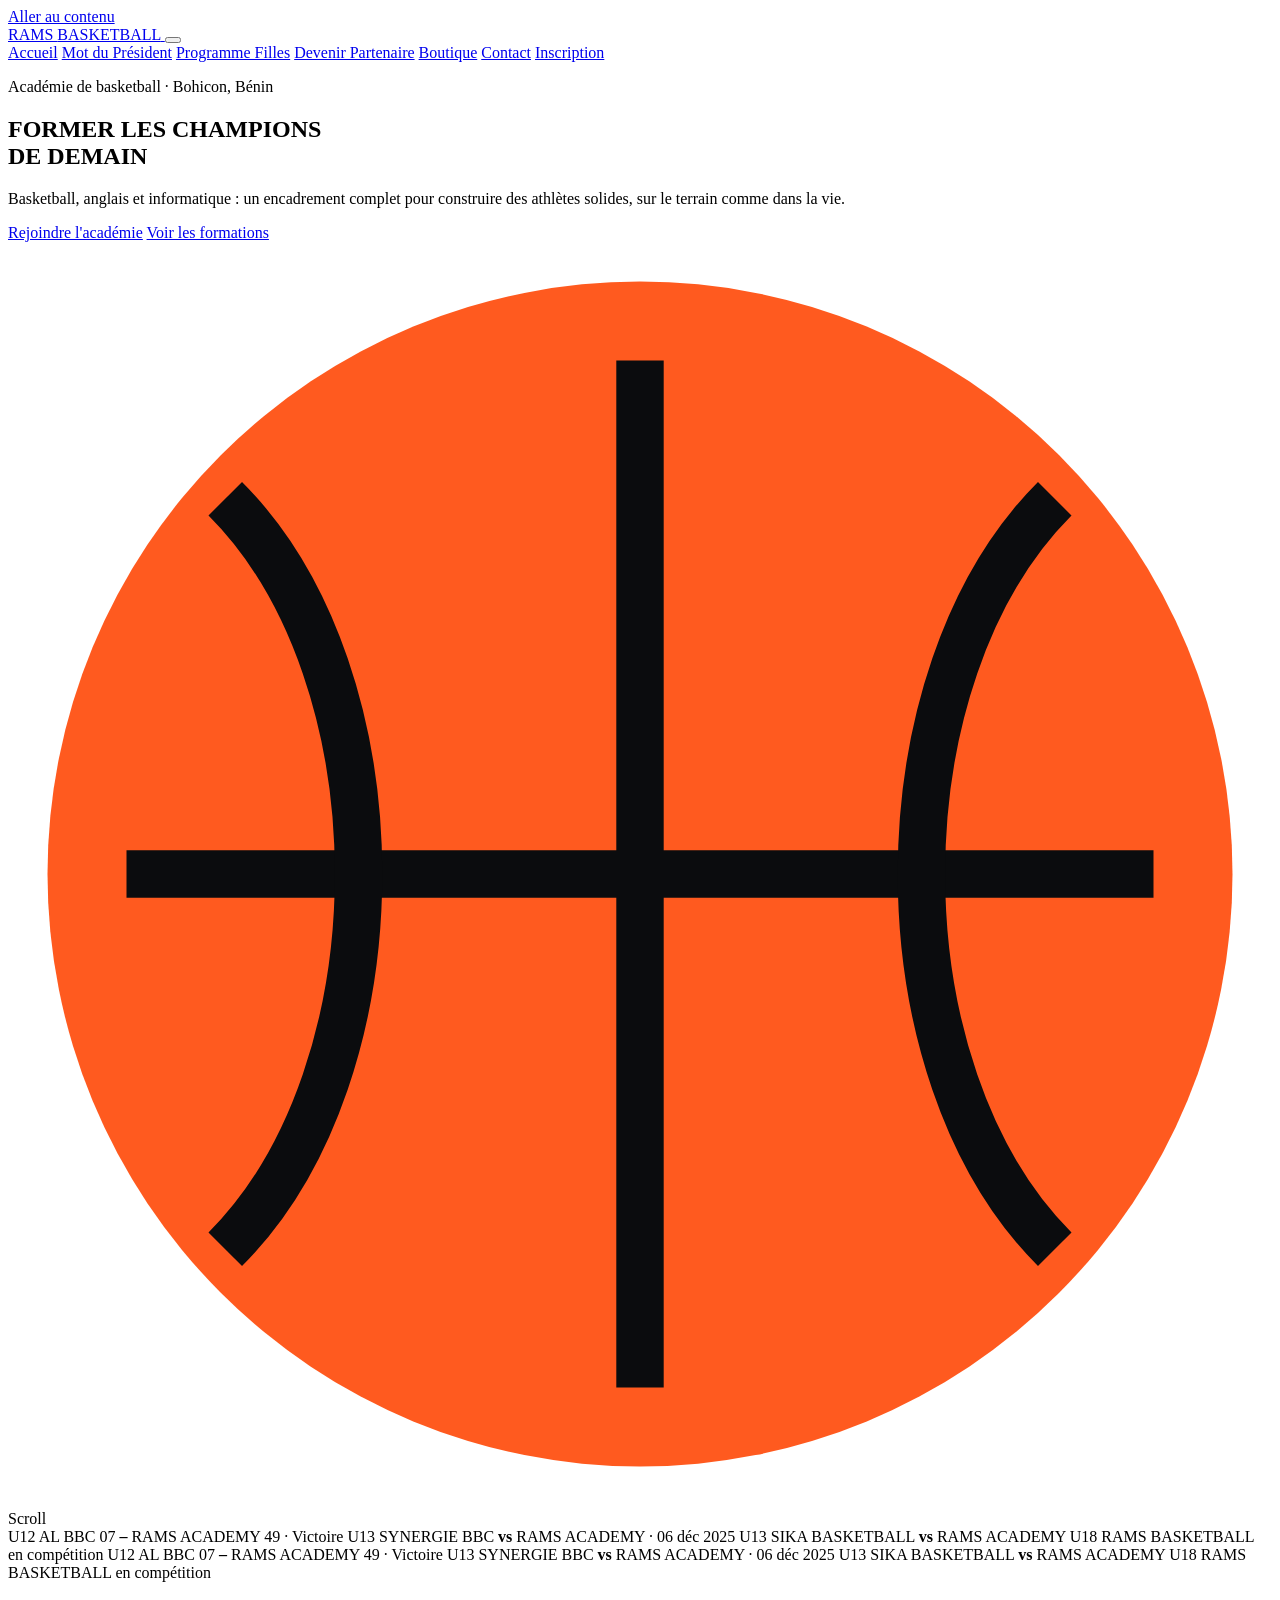
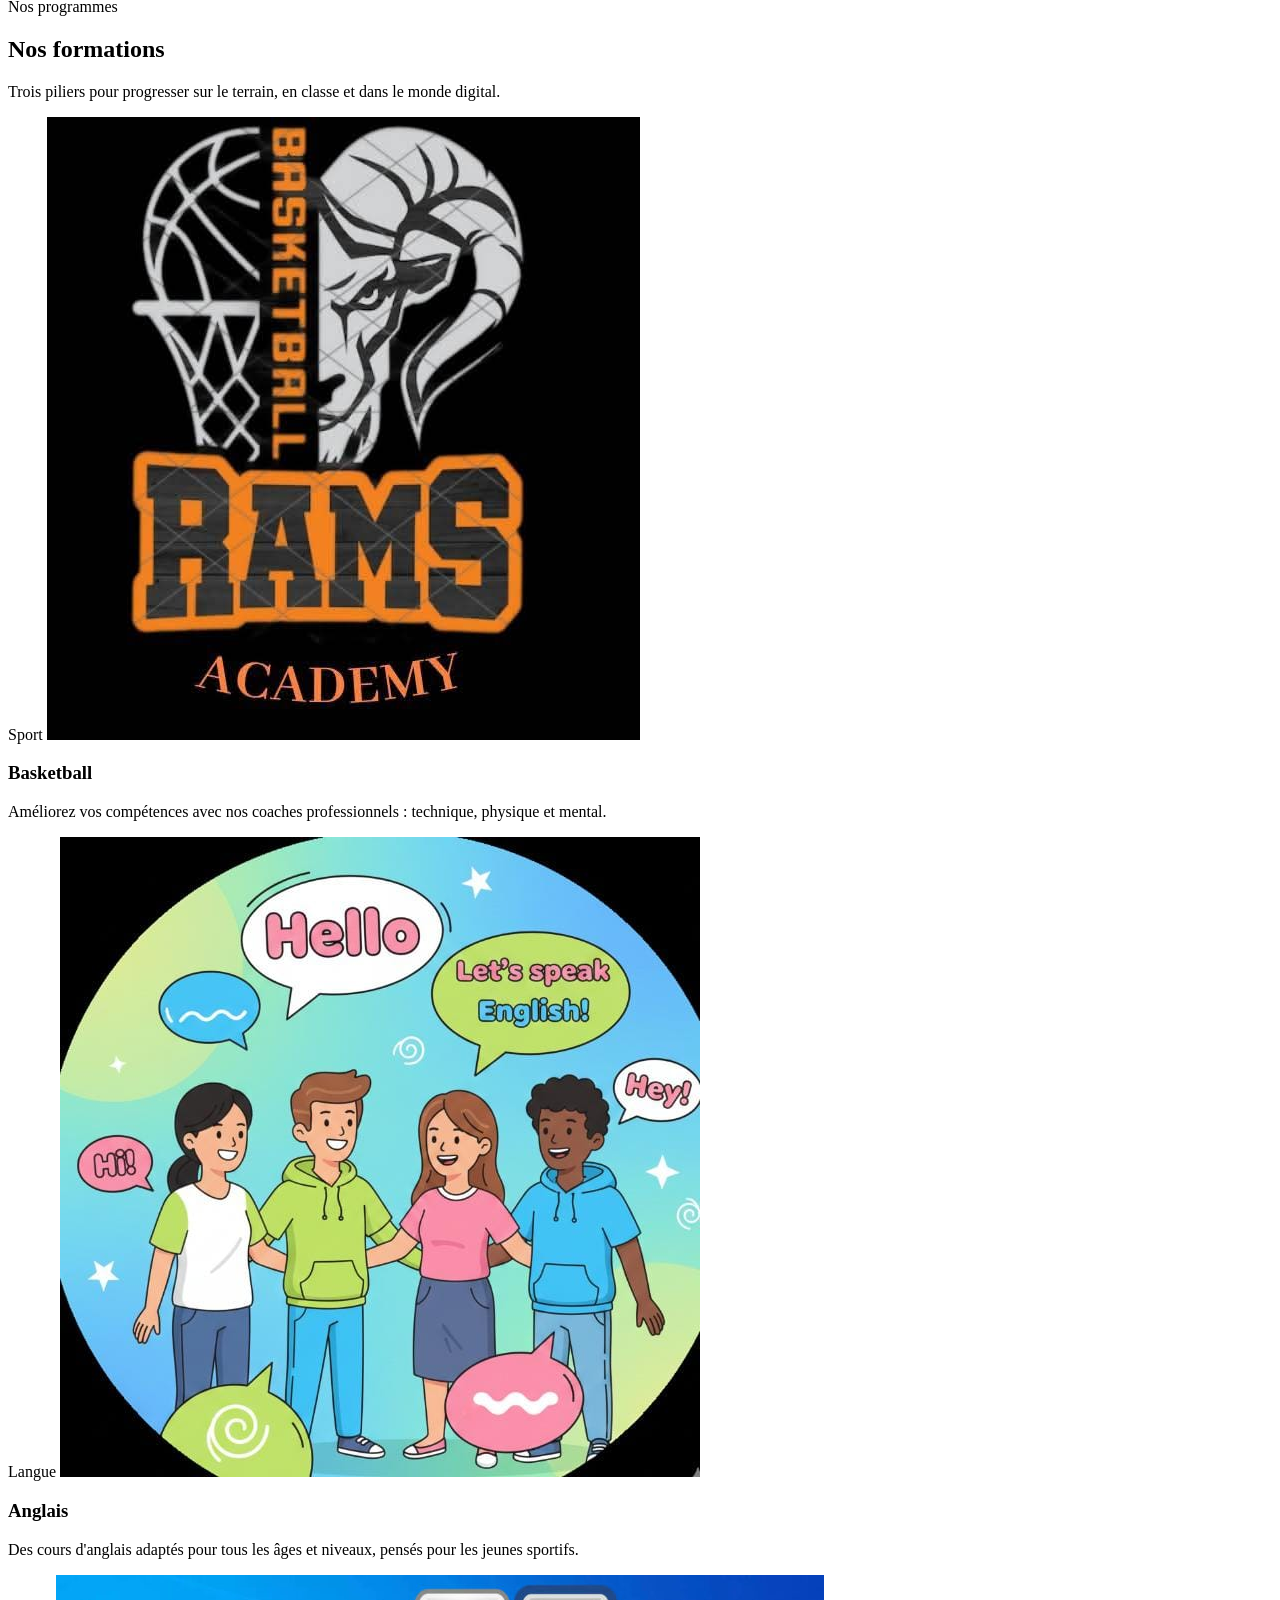
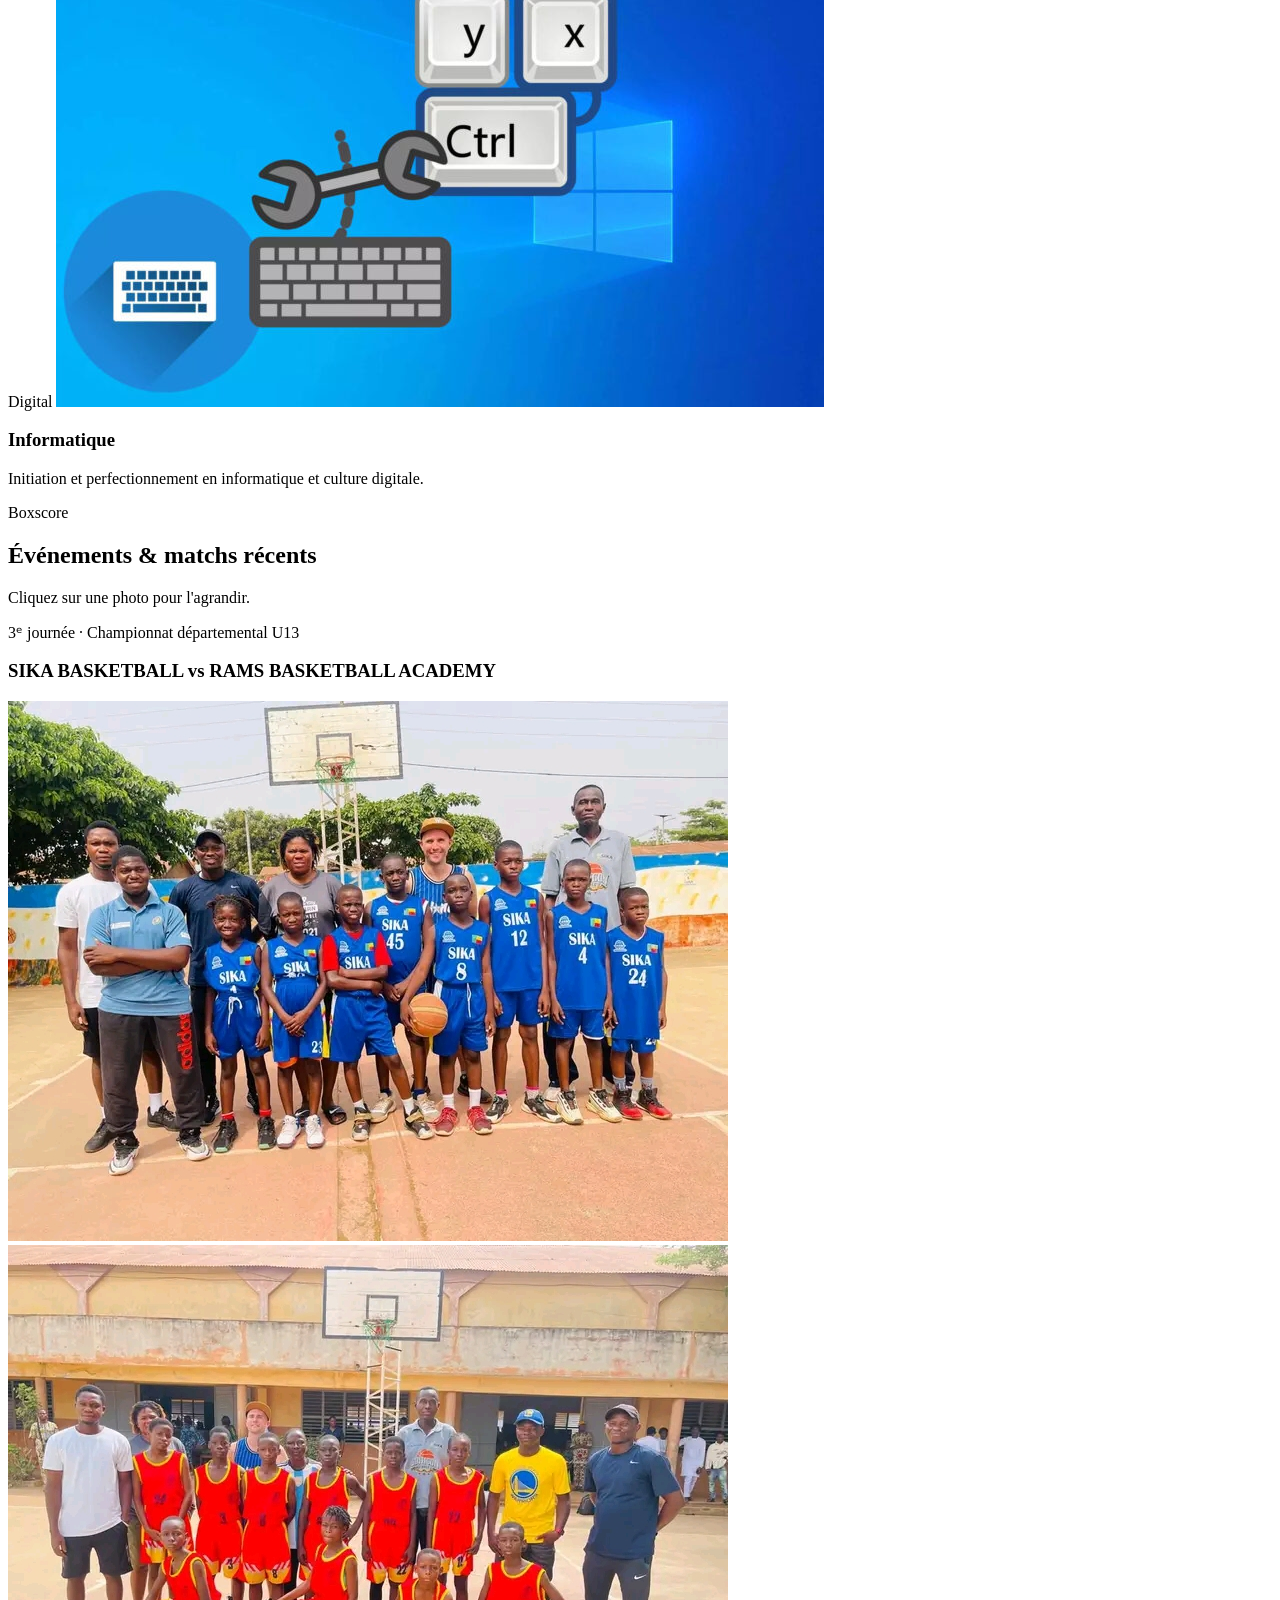
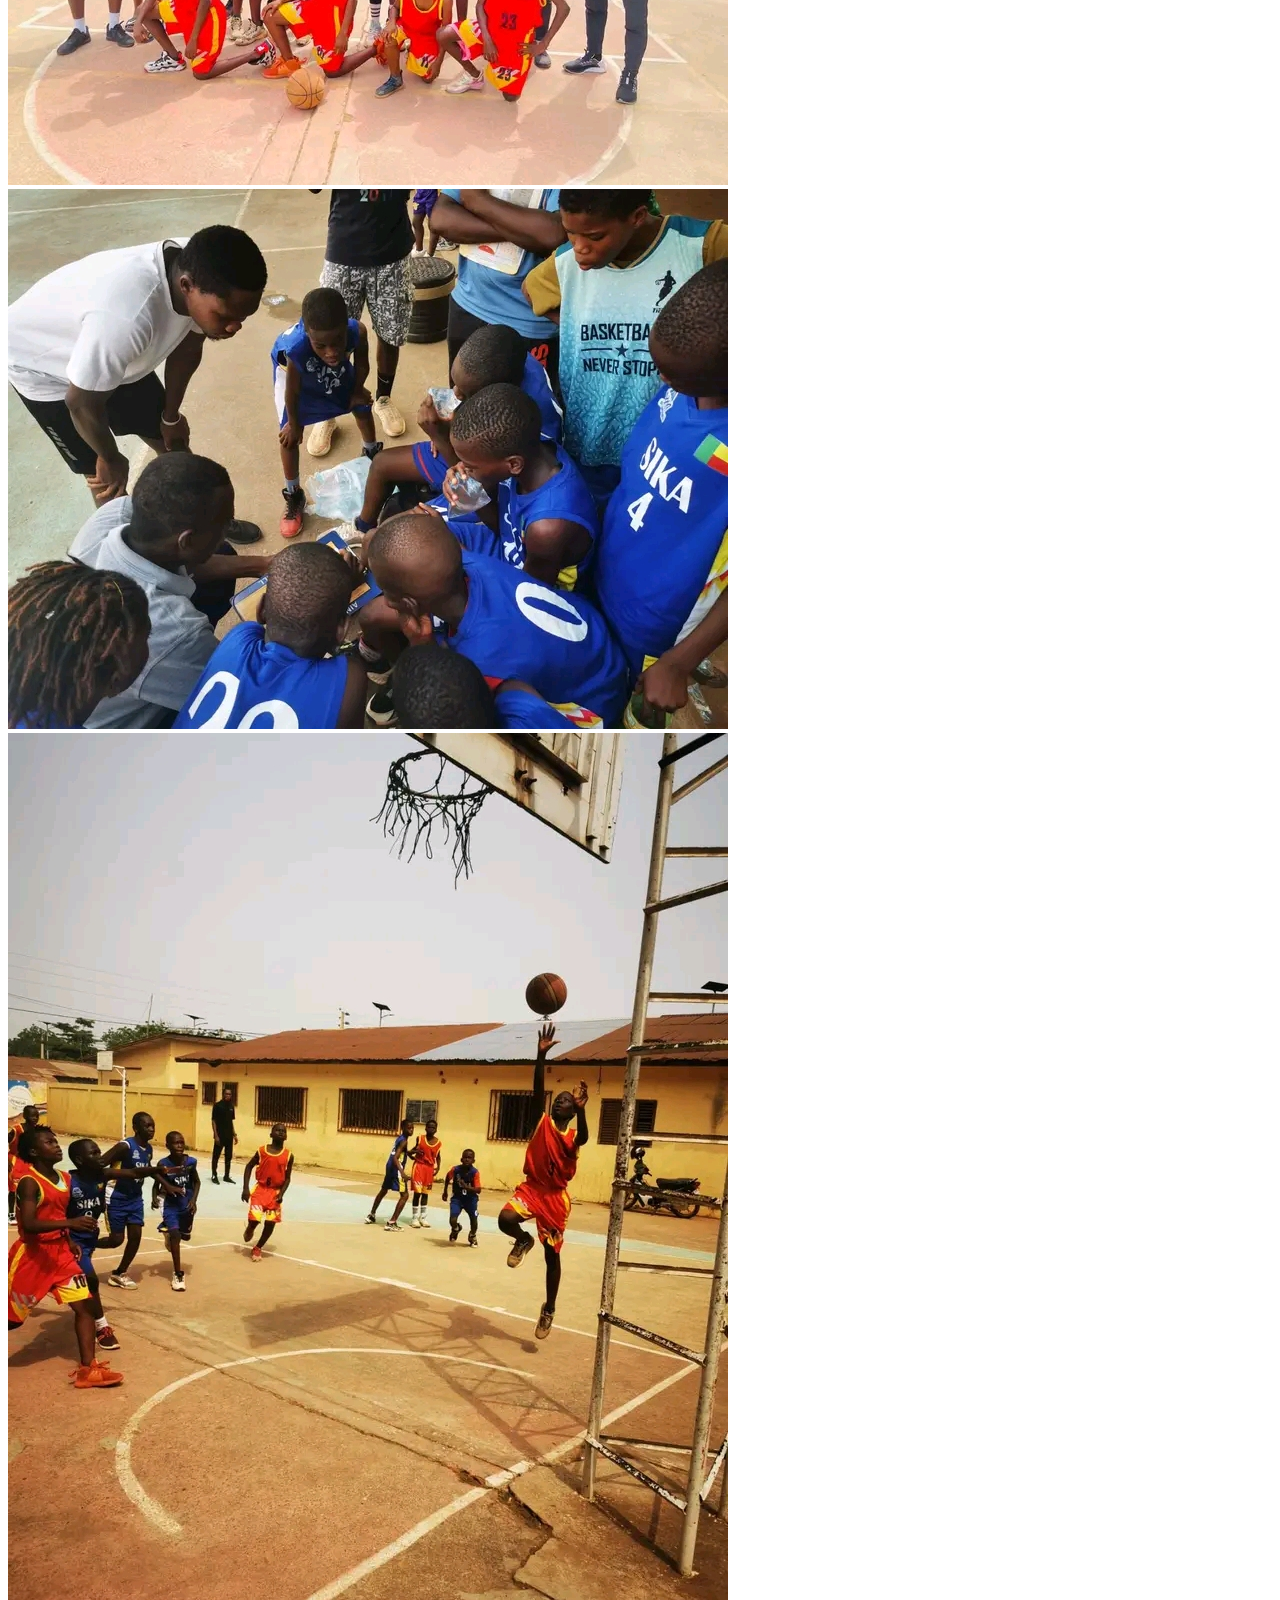
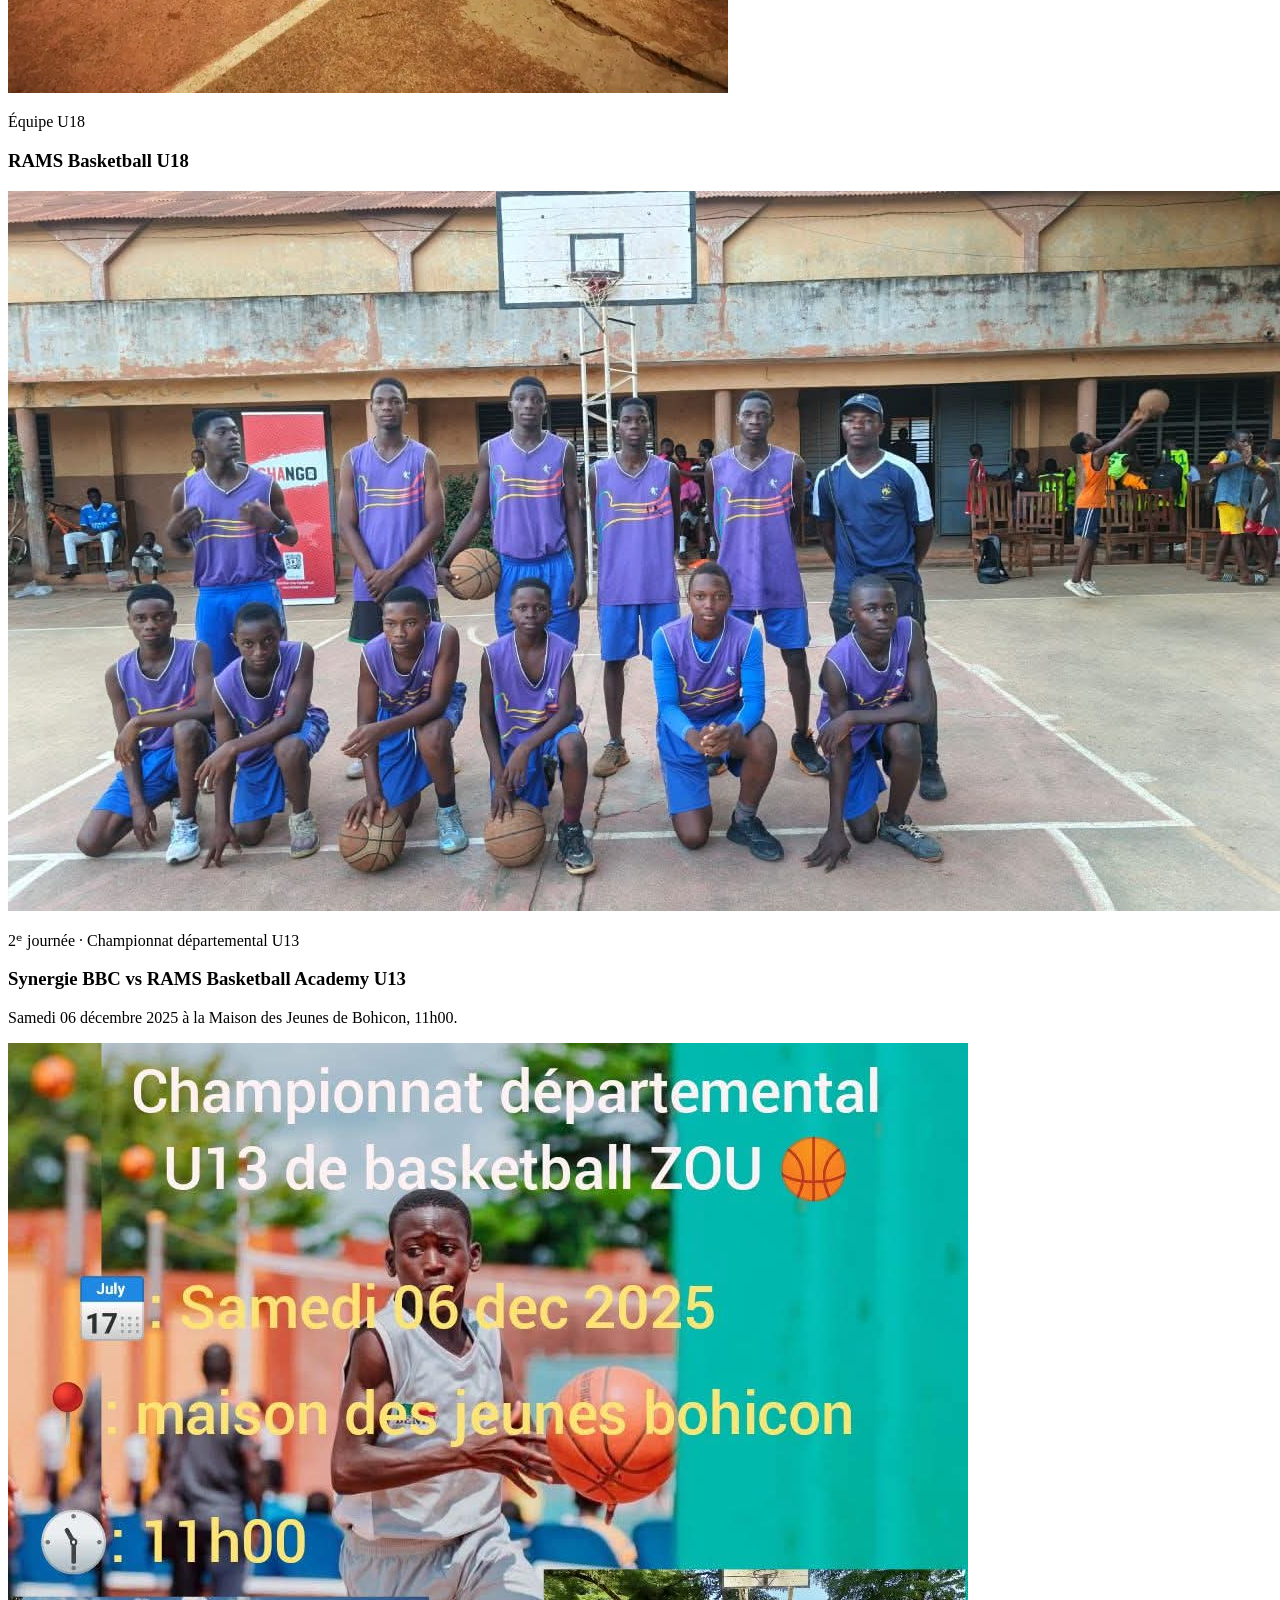
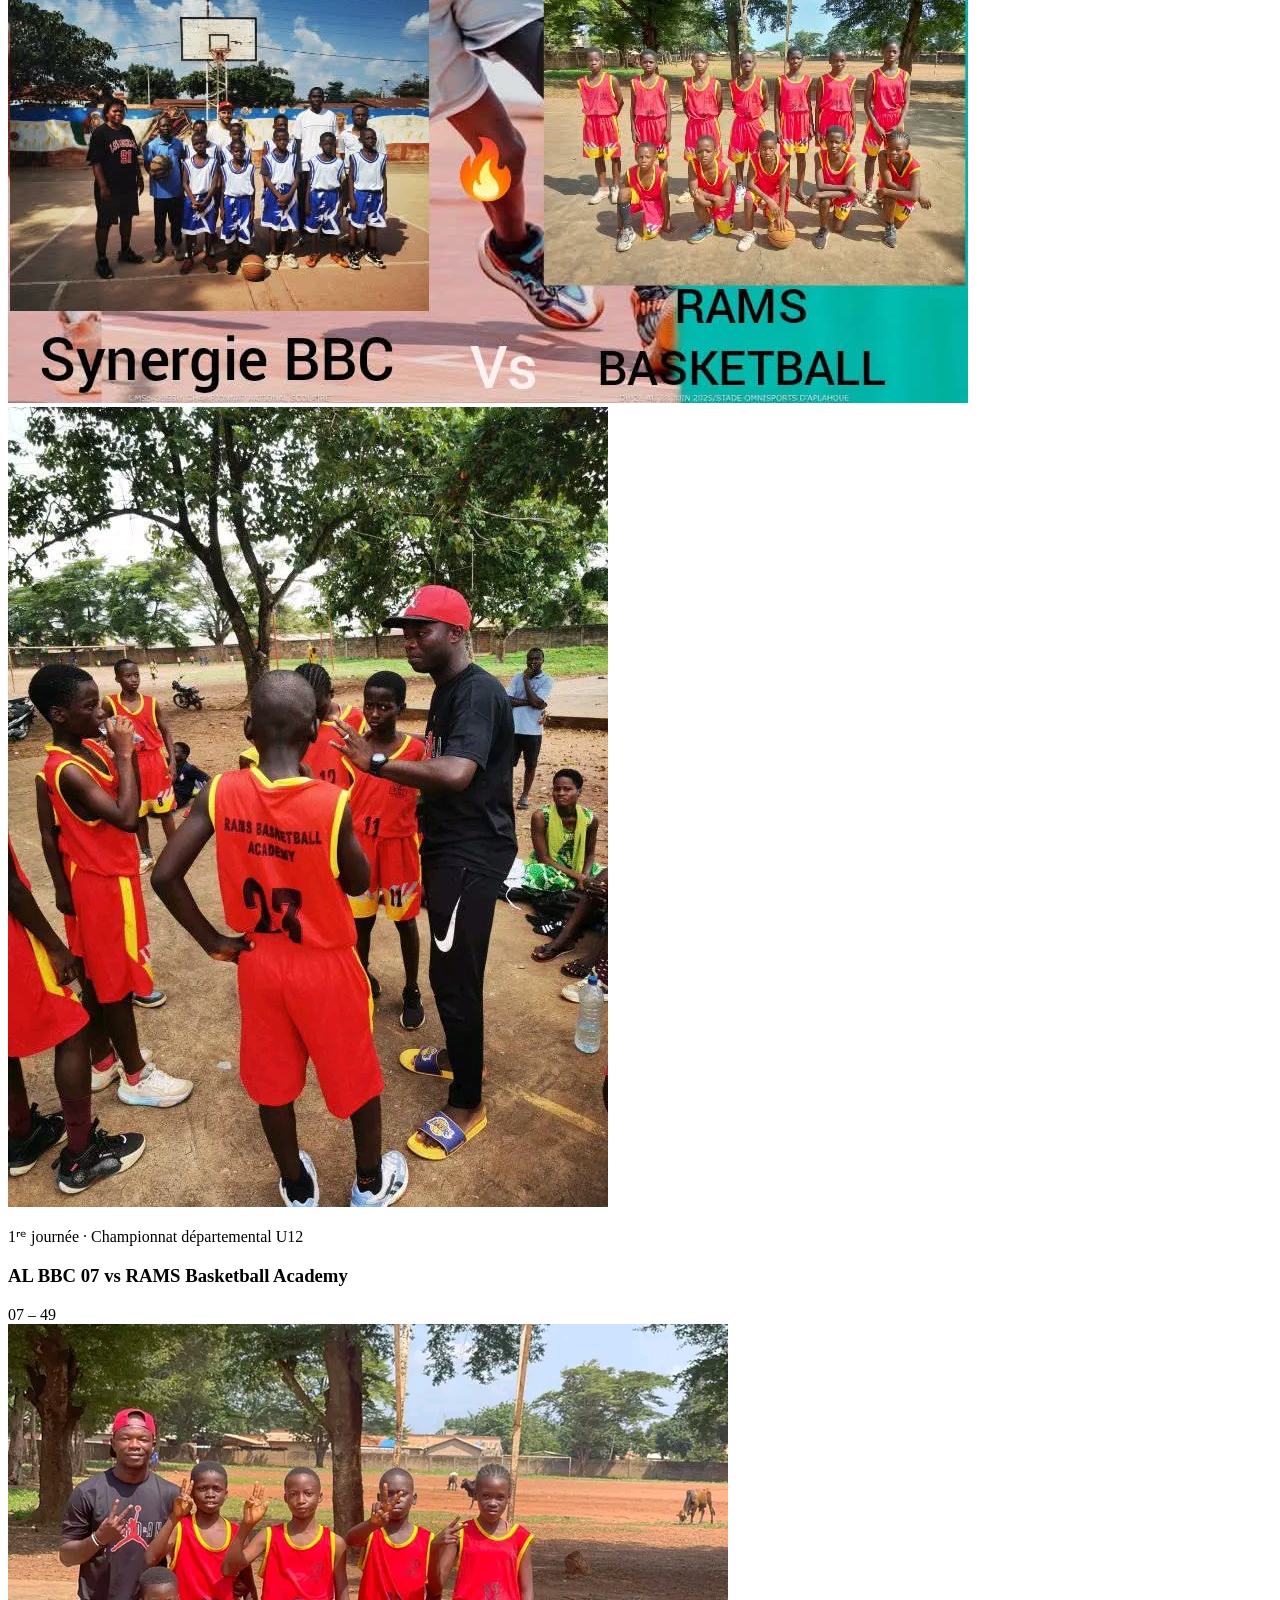
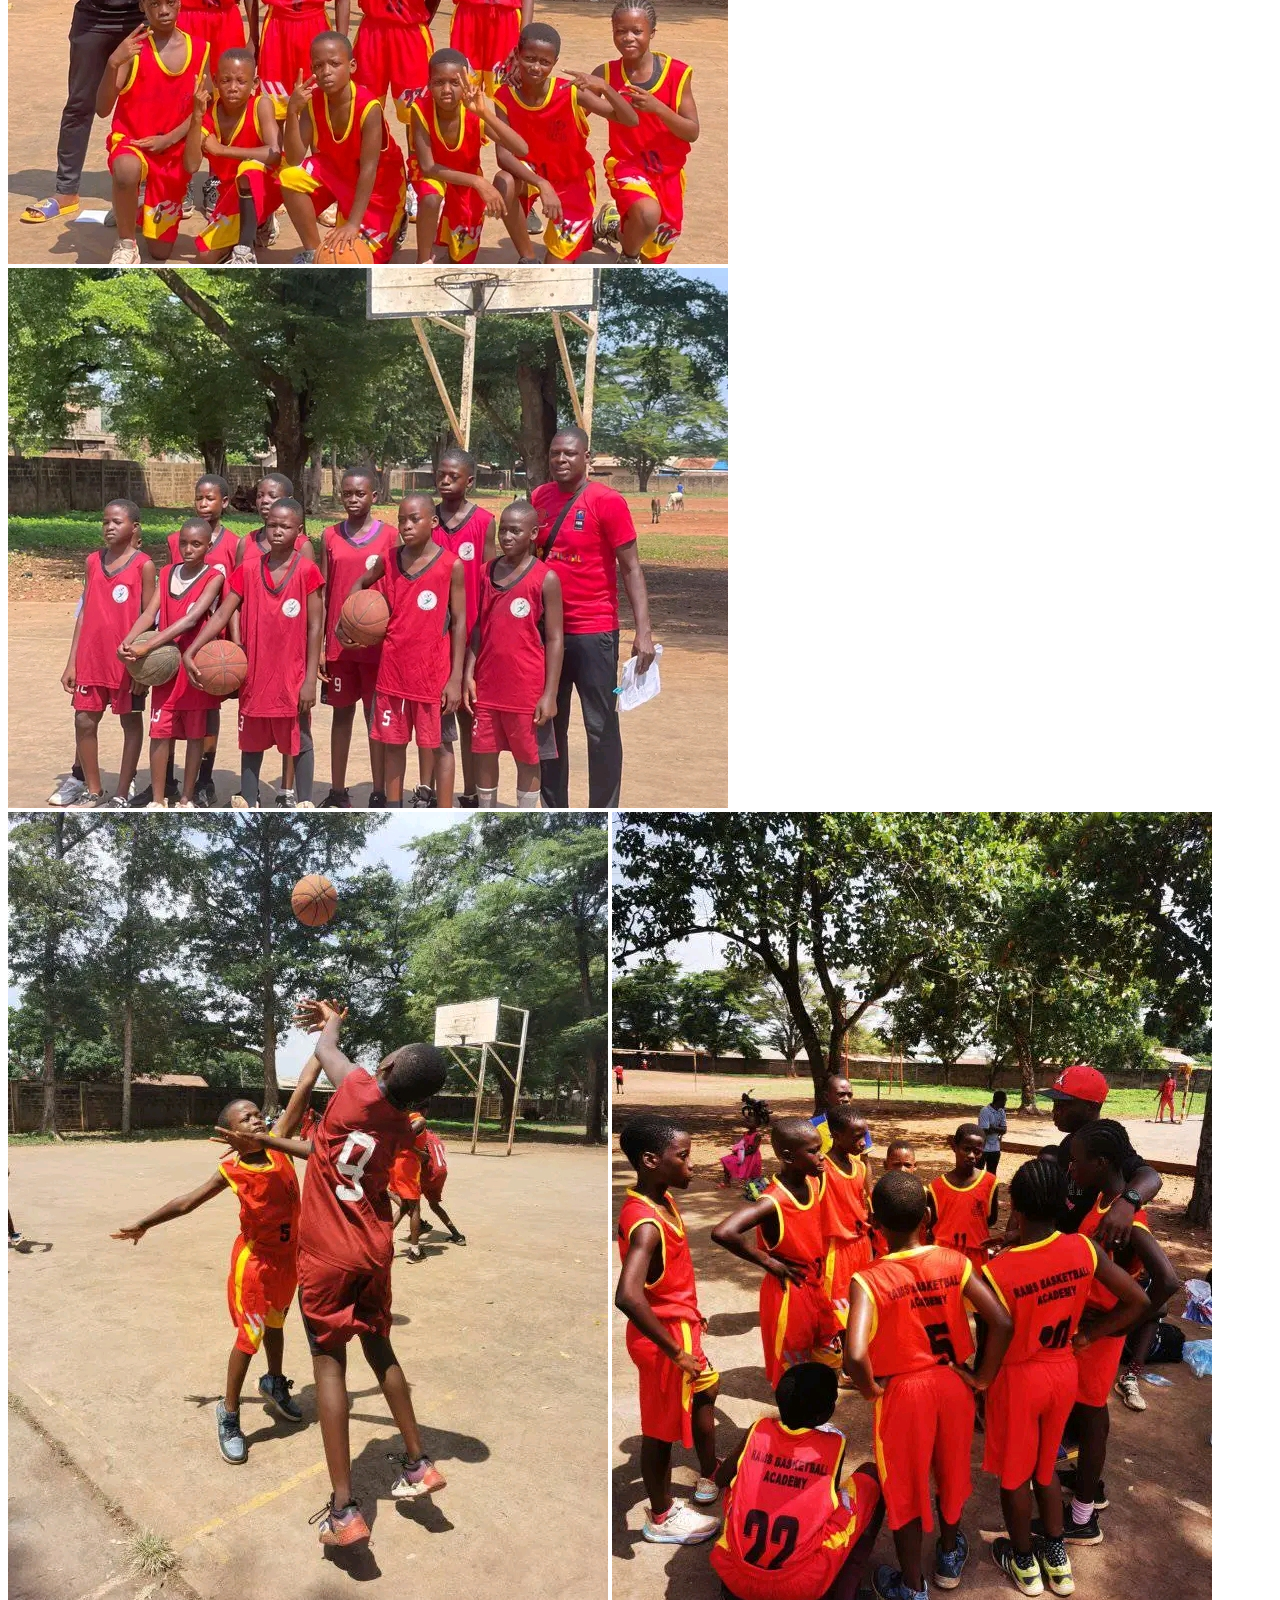
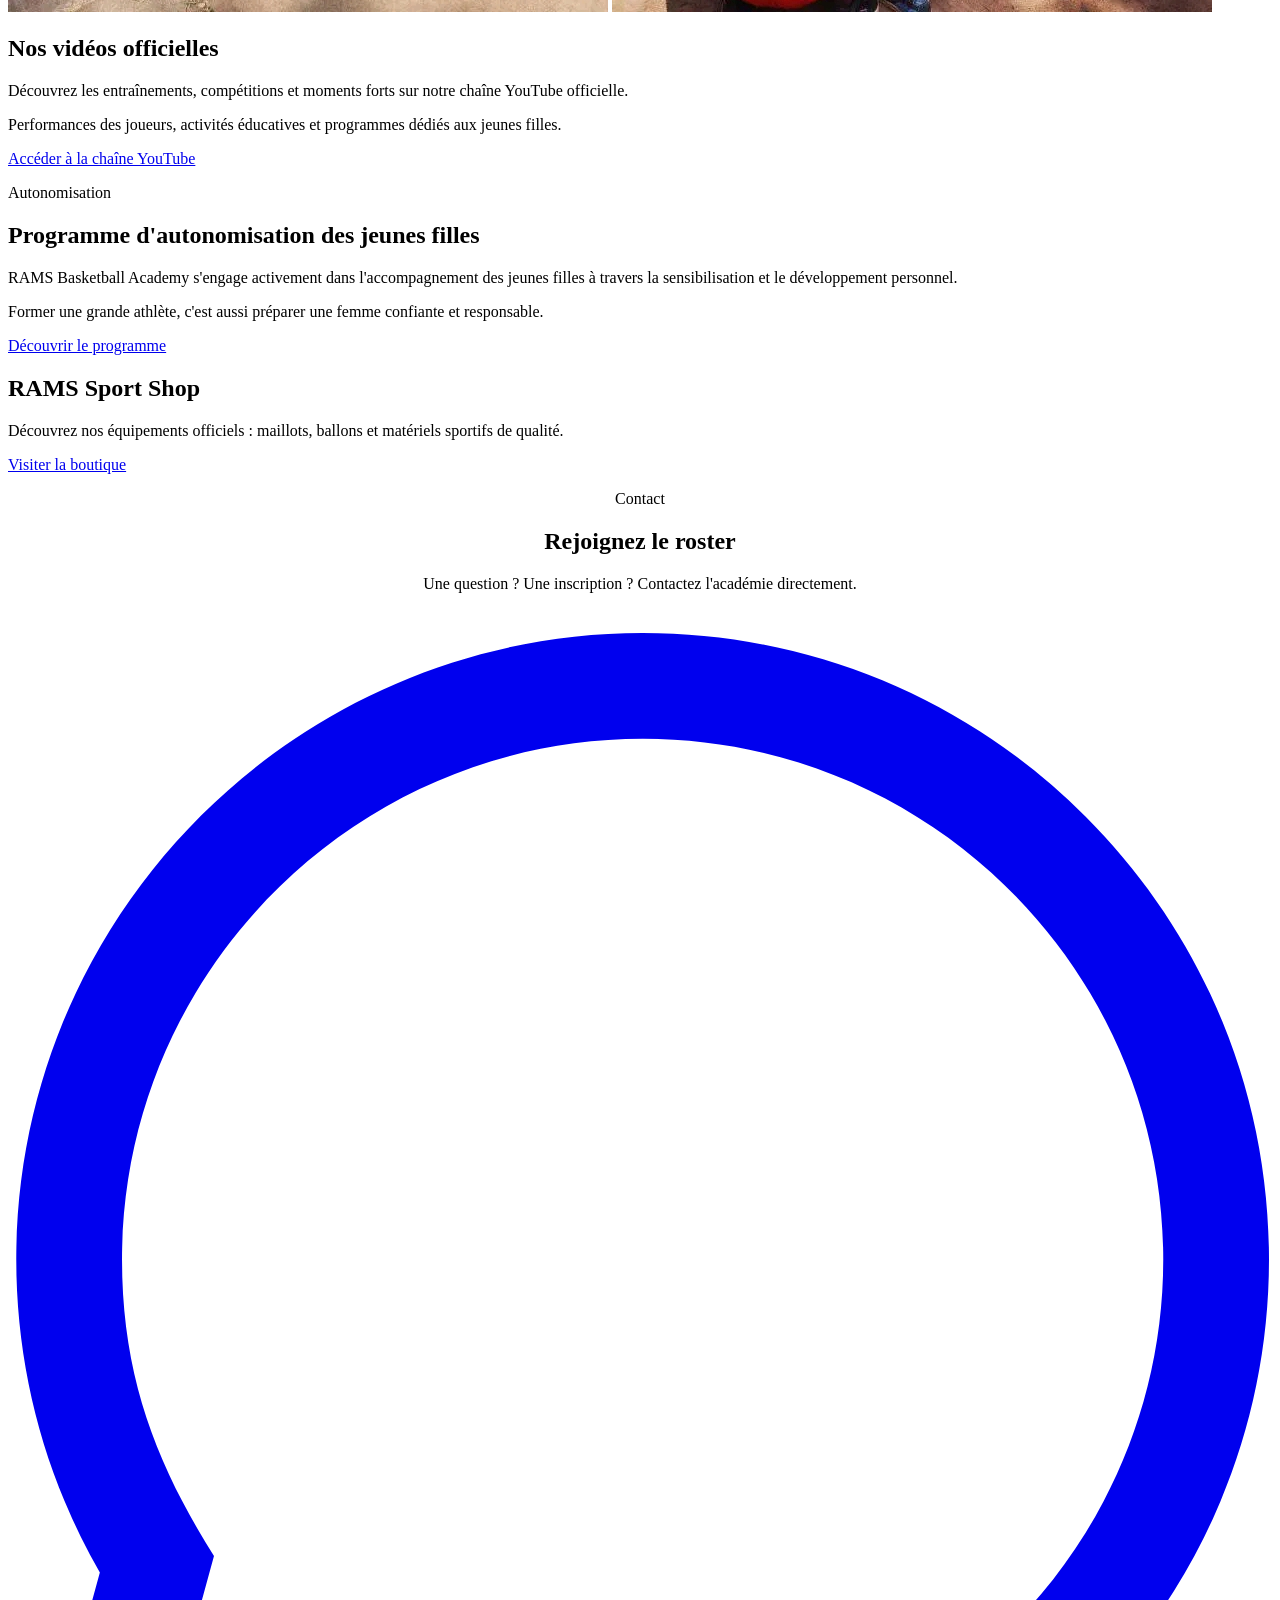
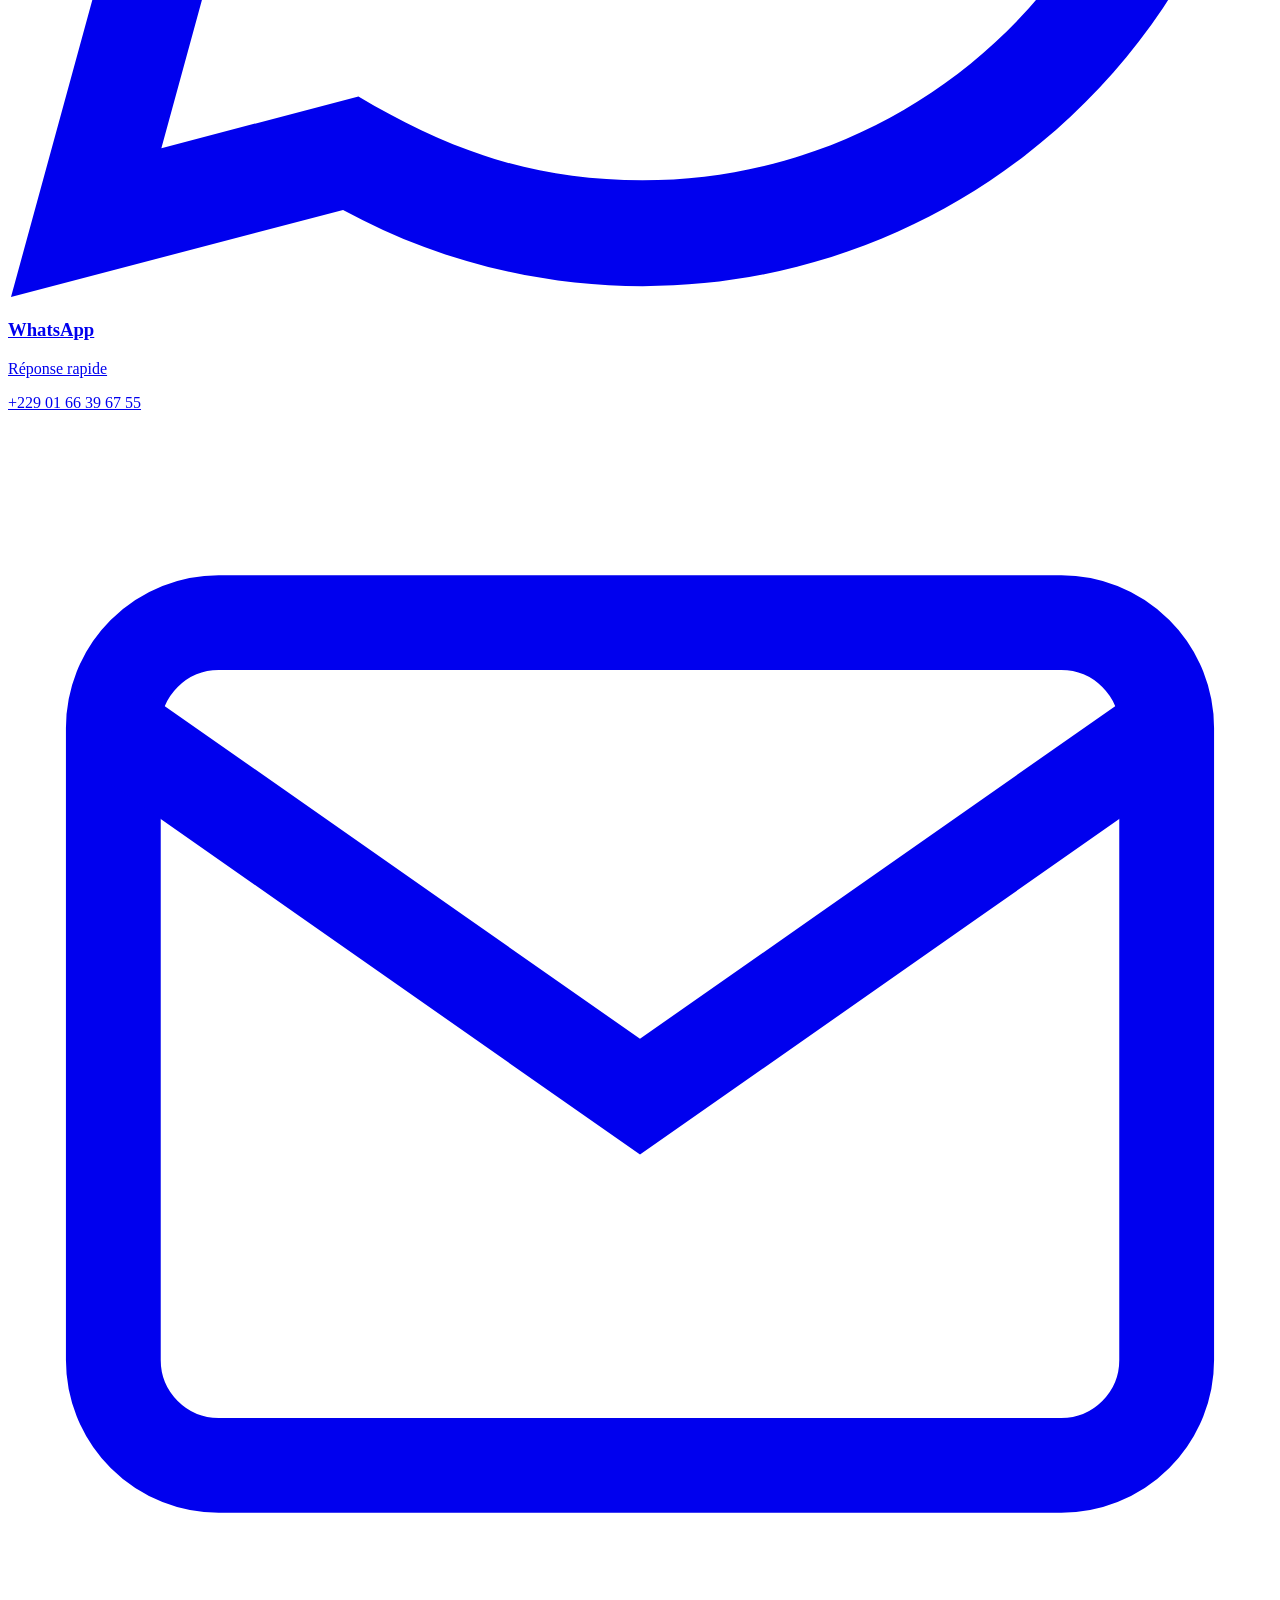
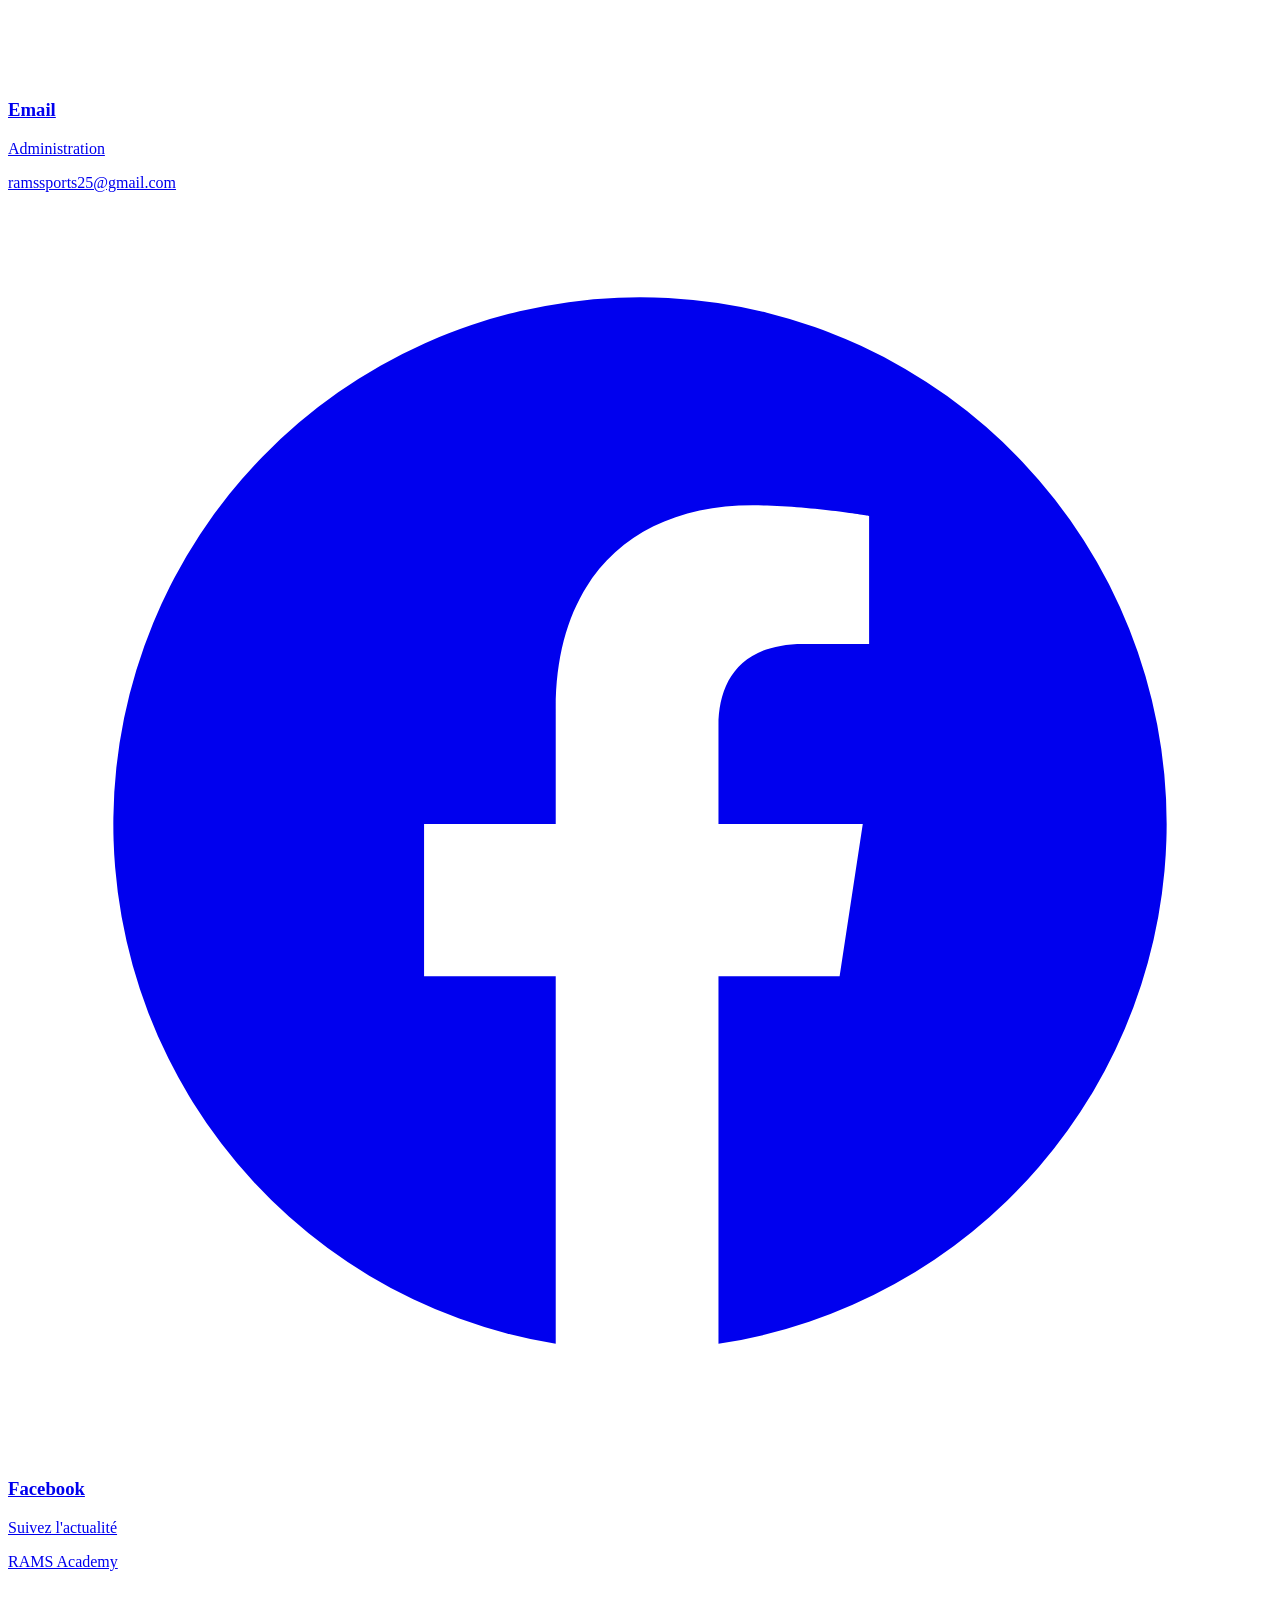
==== commit 0e5d76c2: "Update print statement from 'Hello' to 'Goodbye'" ====
--- a/index.html
+++ b/index.html
@@ -7,7 +7,7 @@
 <meta name="description" content="RAMS Basketball Academy à Bohicon, Bénin : entraînements de basketball, cours d'anglais et d'informatique pour former les champions de demain.">
 <meta name="robots" content="index, follow">
 <meta name="theme-color" content="#0b0c0e">
-<link rel="canonical" href="https://ramsbasketballacademy.com/">
+<link rel="canonical" href="https://ramsbasketballacademy.com/index.html">
 
 <!-- Favicon -->
 <link rel="icon" type="image/svg+xml" href="favicon.svg">
@@ -20,7 +20,7 @@
 <meta property="og:title" content="RAMS Basketball Academy | Formation & Excellence à Bohicon">
 <meta property="og:description" content="Entraînements de basketball, anglais et informatique pour jeunes joueurs. Rejoignez l'académie qui forme les champions de demain.">
 <meta property="og:image" content="https://ramsbasketballacademy.com/images/basket.jpg">
-<meta property="og:url" content="https://ramsbasketballacademy.com/">
+<meta property="og:url" content="https://ramsbasketballacademy.com/index.html">
 <meta property="og:locale" content="fr_FR">
 <meta name="twitter:card" content="summary_large_image">
 <meta name="twitter:title" content="RAMS Basketball Academy">
@@ -36,7 +36,7 @@
   "@type": "SportsClub",
   "name": "RAMS Basketball Academy",
   "sport": "Basketball",
-  "url": "https://ramsbasketballacademy.com/",
+  "url": "https://ramsbasketballacademy.com/index.html",
   "logo": "https://ramsbasketballacademy.com/favicon.svg",
   "image": "https://ramsbasketballacademy.com/images/basket.jpg",
   "email": "ramssports25@gmail.com",
@@ -56,398 +56,7 @@
 <link rel="preconnect" href="https://fonts.googleapis.com">
 <link rel="preconnect" href="https://fonts.gstatic.com" crossorigin>
 <link href="https://fonts.googleapis.com/css2?family=Anton&family=JetBrains+Mono:wght@400;600;700&family=Inter:wght@400;500;600;700;800&display=swap" rel="stylesheet">
-
-<style>
-  :root{
-    --bg:#0b0c0e;
-    --bg-soft:#131519;
-    --bg-card:#17191d;
-    --chalk:#f5f3ec;
-    --muted:#95979d;
-    --flash:#ff5a1f;
-    --flash-2:#ffb238;
-    --wood:#c8842f;
-    --line:rgba(245,243,236,.09);
-    --success:#21d07a;
-    --font-display:'Anton', sans-serif;
-    --font-mono:'JetBrains Mono', monospace;
-    --font-body:'Inter', sans-serif;
-    --container:1240px;
-  }
-
-  *,*::before,*::after{ box-sizing:border-box; }
-  html{ scroll-behavior:smooth; }
-  body{
-    margin:0;
-    background:var(--bg);
-    color:var(--chalk);
-    font-family:var(--font-body);
-    line-height:1.65;
-    -webkit-font-smoothing:antialiased;
-    overflow-x:hidden;
-  }
-  img{ max-width:100%; display:block; }
-  a{ color:inherit; }
-  ul{ list-style:none; margin:0; padding:0; }
-  h1,h2,h3{ font-family:var(--font-display); font-weight:400; letter-spacing:.5px; line-height:1.02; }
-
-  .skip-link{
-    position:absolute; left:-999px; top:0; background:var(--flash); color:#0b0c0e;
-    padding:.8rem 1.2rem; z-index:2000; font-weight:700; text-decoration:none;
-  }
-  .skip-link:focus{ left:1rem; top:1rem; }
-
-  a:focus-visible, button:focus-visible{
-    outline:2px solid var(--flash-2);
-    outline-offset:3px;
-  }
-
-  .container{ max-width:var(--container); margin:0 auto; padding:0 1.5rem; }
-
-  /* ---------- Eyebrow / labels ---------- */
-  .eyebrow{
-    font-family:var(--font-mono);
-    font-size:.78rem;
-    letter-spacing:.18em;
-    text-transform:uppercase;
-    color:var(--flash);
-    display:inline-flex;
-    align-items:center;
-    gap:.6rem;
-    margin-bottom:1rem;
-  }
-  .eyebrow::before{
-    content:"";
-    width:22px; height:2px; background:var(--flash);
-    display:inline-block;
-  }
-
-  .section-head{ max-width:640px; margin-bottom:3rem; }
-  .section-head h2{ font-size:clamp(2.2rem,5vw,3.4rem); color:var(--chalk); }
-  .section-head p{ color:var(--muted); margin-top:.9rem; font-size:1.05rem; }
-  .section{ padding:6.5rem 0; position:relative; }
-  .section-alt{ background:var(--bg-soft); }
-
-  /* ---------- Reveal on scroll ---------- */
-  .reveal{ opacity:0; transform:translateY(28px); transition:opacity .7s ease, transform .7s ease; }
-  .reveal.is-visible{ opacity:1; transform:translateY(0); }
-  @media (prefers-reduced-motion: reduce){
-    .reveal{ opacity:1; transform:none; transition:none; }
-    *{ animation:none !important; }
-  }
-
-  /* ================= HEADER ================= */
-  header{
-    position:fixed; top:0; left:0; width:100%; z-index:1000;
-    padding:1.1rem 0;
-    background:rgba(11,12,14,.65);
-    backdrop-filter:blur(14px) saturate(140%);
-    -webkit-backdrop-filter:blur(14px) saturate(140%);
-    border-bottom:1px solid var(--line);
-    transition:padding .3s ease, background .3s ease;
-  }
-  header.scrolled{ padding:.6rem 0; background:rgba(11,12,14,.9); }
-  .nav-row{ display:flex; align-items:center; justify-content:space-between; }
-  .logo{
-    display:flex; align-items:center; gap:.6rem;
-    font-family:var(--font-display); font-size:1.5rem; letter-spacing:.5px;
-    text-decoration:none;
-  }
-  .logo .ball{
-    width:26px; height:26px; border-radius:50%;
-    background:radial-gradient(circle at 35% 30%, var(--flash-2), var(--flash) 60%);
-    position:relative; flex:none;
-  }
-  .logo .ball::before,.logo .ball::after{
-    content:""; position:absolute; inset:0; border-radius:50%;
-    border:1.4px solid rgba(11,12,14,.55);
-  }
-  .logo .ball::before{ clip-path: inset(0); border-radius:50%; }
-  .logo span{ color:var(--flash); }
-
-  .nav-menu{ display:flex; align-items:center; gap:2.1rem; }
-  .nav-menu a{
-    text-decoration:none; color:var(--chalk); font-weight:600; font-size:.88rem;
-    text-transform:uppercase; letter-spacing:.06em; position:relative; padding:.3rem 0;
-  }
-  .nav-menu a::after{
-    content:""; position:absolute; left:0; bottom:-2px; width:0; height:2px;
-    background:var(--flash); transition:width .25s ease;
-  }
-  .nav-menu a:hover::after{ width:100%; }
-  .nav-cta{
-    background:var(--flash); color:#0b0c0e !important; padding:.65rem 1.3rem !important;
-    border-radius:100px; font-weight:700 !important;
-  }
-  .nav-cta::after{ display:none; }
-
-  .menu-toggle{
-    display:none; width:40px; height:34px; position:relative; background:none; border:none; cursor:pointer; z-index:1100;
-  }
-  .menu-toggle span{
-    position:absolute; left:0; width:100%; height:2px; background:var(--chalk); border-radius:2px;
-    transition:transform .3s ease, opacity .3s ease, top .3s ease;
-  }
-  .menu-toggle span:nth-child(1){ top:6px; }
-  .menu-toggle span:nth-child(2){ top:16px; }
-  .menu-toggle span:nth-child(3){ top:26px; }
-  .menu-toggle.active span:nth-child(1){ top:16px; transform:rotate(45deg); }
-  .menu-toggle.active span:nth-child(2){ opacity:0; }
-  .menu-toggle.active span:nth-child(3){ top:16px; transform:rotate(-45deg); }
-
-  /* ================= HERO ================= */
-  .hero{
-    min-height:100svh;
-    display:flex; flex-direction:column; align-items:center; justify-content:center;
-    text-align:center; position:relative; padding:8rem 1.5rem 4rem;
-    background:
-      radial-gradient(ellipse 70% 60% at 50% 0%, rgba(255,90,31,.16), transparent 60%),
-      linear-gradient(rgba(6,7,8,.72),rgba(6,7,8,.82)), url('images/basket.jpg') center/cover no-repeat;
-    overflow:hidden;
-  }
-  .court-lines{
-    position:absolute; inset:0; opacity:.35; pointer-events:none;
-    background-image:
-      radial-gradient(circle at 50% 118%, transparent 0 27%, var(--line) 27% 27.6%, transparent 27.6%),
-      linear-gradient(var(--line) 1px, transparent 1px);
-    background-size:100% 100%, 100% 120px;
-    background-position:center bottom, center;
-  }
-  .hero-inner{ position:relative; z-index:2; max-width:900px; }
-  .hero .eyebrow{ justify-content:center; }
-  .hero h1{
-    font-size:clamp(2.8rem,8vw,6.2rem);
-    color:var(--chalk);
-    margin:0 0 1.4rem;
-  }
-  .hero h1 .accent{ color:var(--flash); }
-  .hero p.lede{
-    color:var(--muted); font-size:1.15rem; max-width:560px; margin:0 auto 2.3rem;
-  }
-  .hero-ctas{ display:flex; gap:1rem; justify-content:center; flex-wrap:wrap; }
-
-  .btn{
-    display:inline-flex; align-items:center; gap:.5rem;
-    background:var(--flash); color:#0b0c0e; font-weight:700;
-    padding:1rem 2rem; border-radius:100px; text-decoration:none;
-    text-transform:uppercase; font-size:.85rem; letter-spacing:.04em;
-    border:1px solid var(--flash);
-    transition:transform .25s ease, background .25s ease, box-shadow .25s ease;
-  }
-  .btn:hover{ transform:translateY(-3px); background:var(--flash-2); box-shadow:0 12px 30px -10px rgba(255,90,31,.55); }
-  .btn-ghost{
-    background:transparent; color:var(--chalk); border:1px solid rgba(245,243,236,.28);
-  }
-  .btn-ghost:hover{ background:rgba(245,243,236,.08); border-color:var(--chalk); }
-
-  /* Bouncing basketball signature */
-  .bounce-ball{
-    width:34px; height:34px; margin:3rem auto 0; position:relative;
-    animation:bounce 1.15s cubic-bezier(.5,0,.7,.4) infinite;
-  }
-  .bounce-ball svg{ width:100%; height:100%; }
-  .bounce-shadow{
-    width:34px; height:8px; margin:.4rem auto 0; border-radius:50%;
-    background:rgba(0,0,0,.55); filter:blur(1px);
-    animation:shadow 1.15s cubic-bezier(.5,0,.7,.4) infinite;
-  }
-  @keyframes bounce{
-    0%{ transform:translateY(0); }
-    50%{ transform:translateY(-46px) scaleX(1.04); }
-    100%{ transform:translateY(0); }
-  }
-  @keyframes shadow{
-    0%{ transform:scale(1); opacity:.55; }
-    50%{ transform:scale(.55); opacity:.2; }
-    100%{ transform:scale(1); opacity:.55; }
-  }
-
-  .scroll-cue{
-    position:absolute; bottom:1.8rem; left:50%; transform:translateX(-50%);
-    color:var(--muted); font-family:var(--font-mono); font-size:.72rem;
-    letter-spacing:.2em; text-transform:uppercase; display:flex; flex-direction:column;
-    align-items:center; gap:.5rem; z-index:2;
-  }
-  .scroll-cue span{
-    width:1px; height:30px; background:linear-gradient(var(--flash), transparent);
-    animation:scrollcue 1.8s ease-in-out infinite;
-  }
-  @keyframes scrollcue{ 0%{ opacity:0; transform:scaleY(.3);} 50%{ opacity:1; transform:scaleY(1);} 100%{opacity:0; transform:scaleY(.3);} }
-
-  /* ================= TICKER (signature: scoreboard strip) ================= */
-  .ticker-wrap{
-    background:#000; border-top:1px solid var(--line); border-bottom:1px solid var(--line);
-    overflow:hidden; white-space:nowrap; position:relative;
-  }
-  .ticker-wrap::before{
-    content:"LIVE FEED"; position:absolute; left:0; top:0; bottom:0; z-index:2;
-    background:var(--flash); color:#0b0c0e; font-family:var(--font-mono); font-weight:700;
-    font-size:.72rem; letter-spacing:.12em; display:flex; align-items:center; padding:0 1.1rem;
-  }
-  .ticker-track{
-    display:inline-flex; animation:ticker 32s linear infinite; padding-left:11rem;
-  }
-  .ticker-wrap:hover .ticker-track{ animation-play-state:paused; }
-  .ticker-item{
-    font-family:var(--font-mono); font-size:.85rem; color:var(--chalk);
-    padding:.85rem 2.4rem; display:inline-flex; align-items:center; gap:.6rem; border-right:1px solid var(--line);
-  }
-  .ticker-item b{ color:var(--flash-2); }
-  .ticker-item .tag{ color:var(--muted); font-size:.72rem; }
-  @keyframes ticker{ 0%{ transform:translateX(0); } 100%{ transform:translateX(-50%); } }
-
-  /* ================= FORMATIONS ================= */
-  .cards{ display:grid; grid-template-columns:repeat(auto-fit,minmax(280px,1fr)); gap:1.8rem; }
-  .card{
-    background:var(--bg-card); border:1px solid var(--line); border-radius:14px; overflow:hidden;
-    transition:transform .35s ease, border-color .35s ease, box-shadow .35s ease;
-  }
-  .card:hover{ transform:translateY(-8px); border-color:var(--flash); box-shadow:0 20px 45px -20px rgba(0,0,0,.6); }
-  .card-media{ position:relative; height:230px; overflow:hidden; }
-  .card-media img{ width:100%; height:100%; object-fit:cover; transition:transform .6s ease; }
-  .card:hover .card-media img{ transform:scale(1.08); }
-  .card-tag{
-    position:absolute; top:1rem; left:1rem; background:rgba(11,12,14,.8); backdrop-filter:blur(6px);
-    color:var(--flash-2); font-family:var(--font-mono); font-size:.7rem; letter-spacing:.1em;
-    padding:.35rem .7rem; border-radius:100px; text-transform:uppercase; border:1px solid var(--line);
-  }
-  .card-body{ padding:1.7rem; }
-  .card-body h3{ font-size:1.7rem; color:var(--chalk); margin:0 0 .6rem; }
-  .card-body p{ color:var(--muted); font-size:.95rem; margin:0; }
-
-  /* ================= EVENTS / MATCHES ================= */
-  .match{
-    background:var(--bg-card); border:1px solid var(--line); border-left:3px solid var(--flash);
-    border-radius:10px; padding:1.8rem 2rem; margin-bottom:1.6rem;
-  }
-  .match-head{
-    display:flex; justify-content:space-between; align-items:flex-start; gap:1rem; flex-wrap:wrap;
-    margin-bottom:.8rem;
-  }
-  .match-cat{
-    font-family:var(--font-mono); font-size:.72rem; letter-spacing:.12em; color:var(--flash);
-    text-transform:uppercase;
-  }
-  .match h3{ font-size:1.35rem; color:var(--chalk); margin:.3rem 0 0; font-family:var(--font-body); font-weight:700; }
-  .match .score{ font-family:var(--font-mono); font-weight:700; color:var(--flash-2); font-size:1.1rem; white-space:nowrap; }
-  .match p.detail{ color:var(--muted); font-size:.95rem; margin:.4rem 0 0; }
-  .gallery{ display:grid; grid-template-columns:repeat(auto-fill,minmax(150px,1fr)); gap:.6rem; margin-top:1.3rem; }
-  .gallery img{
-    width:100%; height:130px; object-fit:cover; border-radius:6px; cursor:zoom-in;
-    filter:grayscale(35%); transition:filter .3s ease, transform .3s ease;
-  }
-  .gallery img:hover{ filter:grayscale(0%); transform:scale(1.04); }
-
-  /* Lightbox */
-  .lightbox{
-    position:fixed; inset:0; background:rgba(5,5,6,.94); z-index:2000;
-    display:none; align-items:center; justify-content:center; padding:2rem;
-  }
-  .lightbox.active{ display:flex; }
-  .lightbox img{ max-width:92vw; max-height:86vh; border-radius:8px; box-shadow:0 30px 80px rgba(0,0,0,.6); }
-  .lightbox-close{
-    position:absolute; top:1.3rem; right:1.5rem; background:none; border:none; color:var(--chalk);
-    font-size:2rem; cursor:pointer; line-height:1;
-  }
-
-  /* ================= HIGHLIGHT BOXES ================= */
-  .highlight-box{
-    background:linear-gradient(155deg, var(--bg-card), var(--bg-soft));
-    border:1px solid var(--line); border-radius:16px; padding:3.2rem; text-align:center;
-    position:relative; overflow:hidden;
-  }
-  .highlight-box.rule{ border-left:4px solid var(--flash); text-align:left; }
-  .highlight-box h2{ font-size:clamp(1.9rem,4vw,2.8rem); margin-bottom:1rem; }
-  .highlight-box.rule h2{ text-align:left; }
-  .highlight-box p{ color:var(--muted); max-width:640px; margin:0 auto .5rem; }
-  .highlight-box.rule p{ margin-left:0; }
-
-  .youtube-btn{
-    display:inline-flex; align-items:center; gap:.5rem;
-    background:#ff2323; color:#fff; padding:.9rem 1.8rem; border-radius:100px;
-    text-decoration:none; font-weight:700; margin-top:1.4rem; font-size:.85rem;
-    text-transform:uppercase; letter-spacing:.04em; transition:transform .25s ease, box-shadow .25s ease;
-  }
-  .youtube-btn:hover{ transform:translateY(-3px); box-shadow:0 14px 30px -12px rgba(255,35,35,.55); }
-  .play-pulse{
-    width:16px; height:16px; border-radius:50%; background:#fff; position:relative; flex:none;
-  }
-  .play-pulse::after{
-    content:""; position:absolute; inset:-6px; border-radius:50%; border:2px solid #fff;
-    animation:pulse 1.8s ease-out infinite;
-  }
-  @keyframes pulse{ 0%{ transform:scale(.7); opacity:.9;} 100%{ transform:scale(1.6); opacity:0;} }
-
-  .stack{ display:grid; gap:2rem; }
-
-  /* ================= CONTACT ================= */
-  .contact-grid{
-    display:grid; grid-template-columns:repeat(auto-fit,minmax(230px,1fr)); gap:1.2rem; margin-top:2.5rem;
-  }
-  .contact-card{
-    background:var(--bg-card); border:1px solid var(--line); padding:2.2rem 1.4rem;
-    border-radius:12px; text-decoration:none; color:var(--chalk); text-align:center;
-    display:flex; flex-direction:column; align-items:center; transition:all .3s ease;
-  }
-  .contact-card:hover{ background:var(--flash); border-color:var(--flash); transform:translateY(-8px); color:#0b0c0e; }
-  .contact-icon{ width:42px; height:42px; margin-bottom:1rem; color:var(--flash); transition:transform .3s ease, color .3s ease; }
-  .contact-card:hover .contact-icon{ transform:scale(1.15); color:#0b0c0e; }
-  .contact-card h3{ font-size:1.5rem; margin-bottom:.2rem; }
-  .contact-card p{
-    font-size:.72rem; color:var(--muted); text-transform:uppercase; font-weight:700;
-    letter-spacing:.08em; margin-bottom:1rem;
-  }
-  .contact-card:hover p{ color:rgba(11,12,14,.75); }
-  .btn-sm{
-    font-family:var(--font-mono); font-size:.75rem; background:var(--bg); color:var(--flash);
-    padding:.5rem .9rem; border-radius:6px; font-weight:600;
-  }
-  .contact-card:hover .btn-sm{ background:#0b0c0e; color:var(--flash-2); }
-  .highlight{ color:var(--flash); }
-
-  /* ================= FOOTER ================= */
-  footer{
-    text-align:center; padding:3rem 1.5rem 2.2rem; background:#000; border-top:1px solid var(--line);
-  }
-  .footer-logo{ font-family:var(--font-display); font-size:1.4rem; margin-bottom:.6rem; }
-  .footer-logo span{ color:var(--flash); }
-  footer p{ color:var(--muted); font-size:.85rem; margin:.3rem 0; }
-  .footer-socials{ display:flex; justify-content:center; gap:1rem; margin:1.2rem 0; }
-  .footer-socials a{
-    width:38px; height:38px; border:1px solid var(--line); border-radius:50%; display:flex;
-    align-items:center; justify-content:center; color:var(--chalk); transition:.25s;
-  }
-  .footer-socials a:hover{ background:var(--flash); border-color:var(--flash); color:#0b0c0e; }
-  .footer-socials svg{ width:17px; height:17px; }
-
-  /* Back to top */
-  .to-top{
-    position:fixed; right:1.4rem; bottom:1.4rem; width:46px; height:46px; border-radius:50%;
-    background:var(--flash); color:#0b0c0e; border:none; display:flex; align-items:center; justify-content:center;
-    cursor:pointer; opacity:0; pointer-events:none; transform:translateY(10px);
-    transition:opacity .3s ease, transform .3s ease; z-index:900; font-size:1.2rem; font-weight:700;
-  }
-  .to-top.show{ opacity:1; pointer-events:auto; transform:translateY(0); }
-
-  /* ================= RESPONSIVE ================= */
-  @media (max-width: 860px){
-    .nav-menu{
-      position:fixed; top:0; right:0; height:100svh; width:min(78vw,340px);
-      background:rgba(11,12,14,.98); backdrop-filter:blur(10px);
-      flex-direction:column; align-items:flex-start; justify-content:center;
-      gap:1.8rem; padding:2rem 2.4rem; transform:translateX(100%); transition:transform .35s ease;
-      border-left:1px solid var(--line);
-    }
-    .nav-menu.active{ transform:translateX(0); }
-    .nav-menu a{ font-size:1.05rem; }
-    .menu-toggle{ display:block; }
-    .section{ padding:4.5rem 0; }
-  }
-  @media (max-width: 480px){
-    .highlight-box{ padding:2rem 1.4rem; }
-    .match{ padding:1.4rem; }
-  }
-</style>
+<link rel="stylesheet" href="assets/style.css">
 </head>
 <body>
 
@@ -463,7 +72,7 @@
       <span></span><span></span><span></span>
     </button>
     <nav id="mobileMenu" class="nav-menu">
-      <a href="index.html">Accueil</a>
+      <a href="index.html" class="active">Accueil</a>
       <a href="president.html">Mot du Président</a>
       <a href="programme_fille.html">Programme Filles</a>
       <a href="partenaire.html">Devenir Partenaire</a>
@@ -703,60 +312,6 @@
   <img src="" alt="" id="lightboxImg">
 </div>
 
-<script>
-  // Header shrink on scroll
-  const header = document.getElementById('siteHeader');
-  const toTop = document.getElementById('toTop');
-  window.addEventListener('scroll', () => {
-    const y = window.scrollY;
-    header.classList.toggle('scrolled', y > 40);
-    toTop.classList.toggle('show', y > 500);
-  });
-  toTop.addEventListener('click', () => window.scrollTo({ top:0, behavior:'smooth' }));
-
-  // Mobile menu
-  const menuToggle = document.getElementById('menuToggle');
-  const mobileMenu = document.getElementById('mobileMenu');
-  menuToggle.addEventListener('click', () => {
-    const active = mobileMenu.classList.toggle('active');
-    menuToggle.classList.toggle('active', active);
-    menuToggle.setAttribute('aria-expanded', active);
-  });
-  document.querySelectorAll('.nav-menu a').forEach(link => {
-    link.addEventListener('click', () => {
-      mobileMenu.classList.remove('active');
-      menuToggle.classList.remove('active');
-      menuToggle.setAttribute('aria-expanded', 'false');
-    });
-  });
-
-  // Scroll reveal
-  const revealEls = document.querySelectorAll('.reveal');
-  const io = new IntersectionObserver((entries) => {
-    entries.forEach(e => {
-      if (e.isIntersecting) {
-        e.target.classList.add('is-visible');
-        io.unobserve(e.target);
-      }
-    });
-  }, { threshold: .15 });
-  revealEls.forEach(el => io.observe(el));
-
-  // Lightbox
-  const lightbox = document.getElementById('lightbox');
-  const lightboxImg = document.getElementById('lightboxImg');
-  document.querySelectorAll('.gallery img').forEach(img => {
-    img.addEventListener('click', () => {
-      lightboxImg.src = img.src;
-      lightboxImg.alt = img.alt;
-      lightbox.classList.add('active');
-    });
-  });
-  function closeLightbox(){ lightbox.classList.remove('active'); lightboxImg.src=''; }
-  document.getElementById('lightboxClose').addEventListener('click', closeLightbox);
-  lightbox.addEventListener('click', (e) => { if (e.target === lightbox) closeLightbox(); });
-  document.addEventListener('keydown', (e) => { if (e.key === 'Escape') closeLightbox(); });
-</script>
-
+<script src="assets/main.js"></script>
 </body>
 </html>
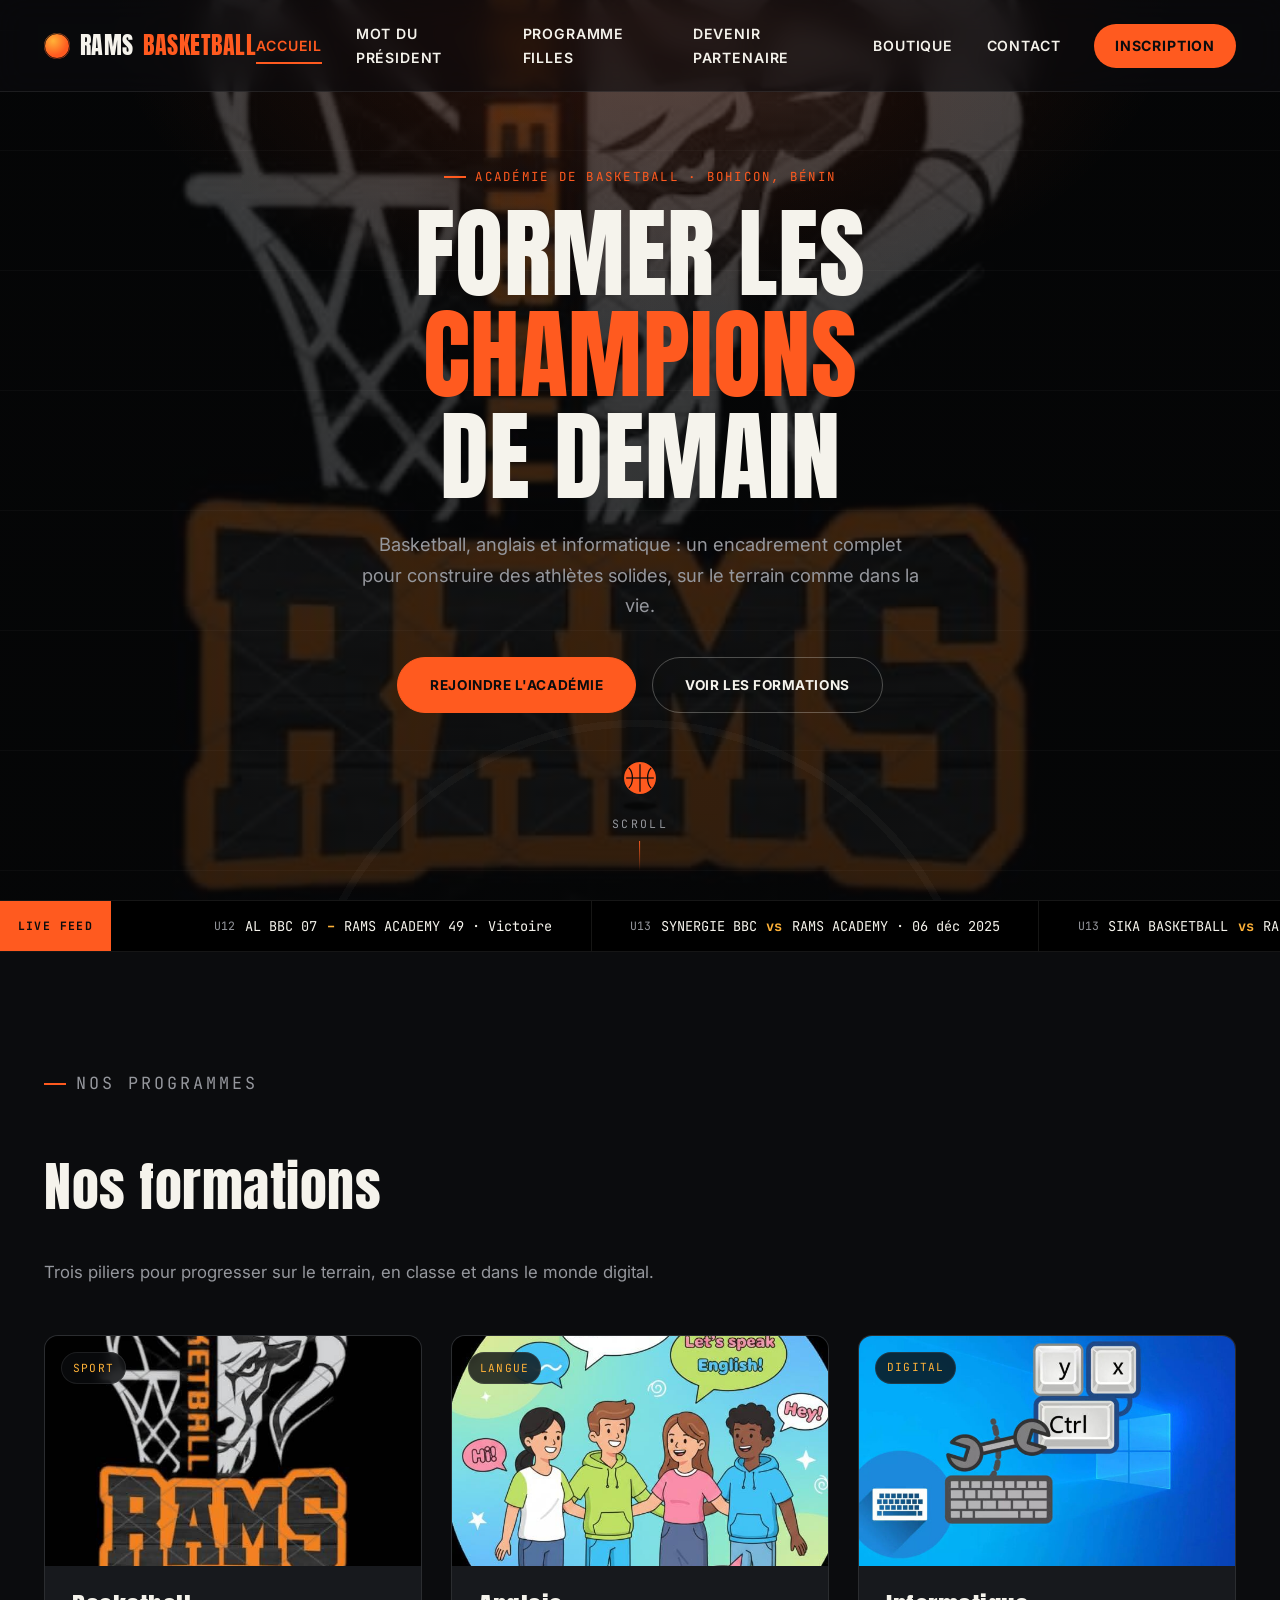
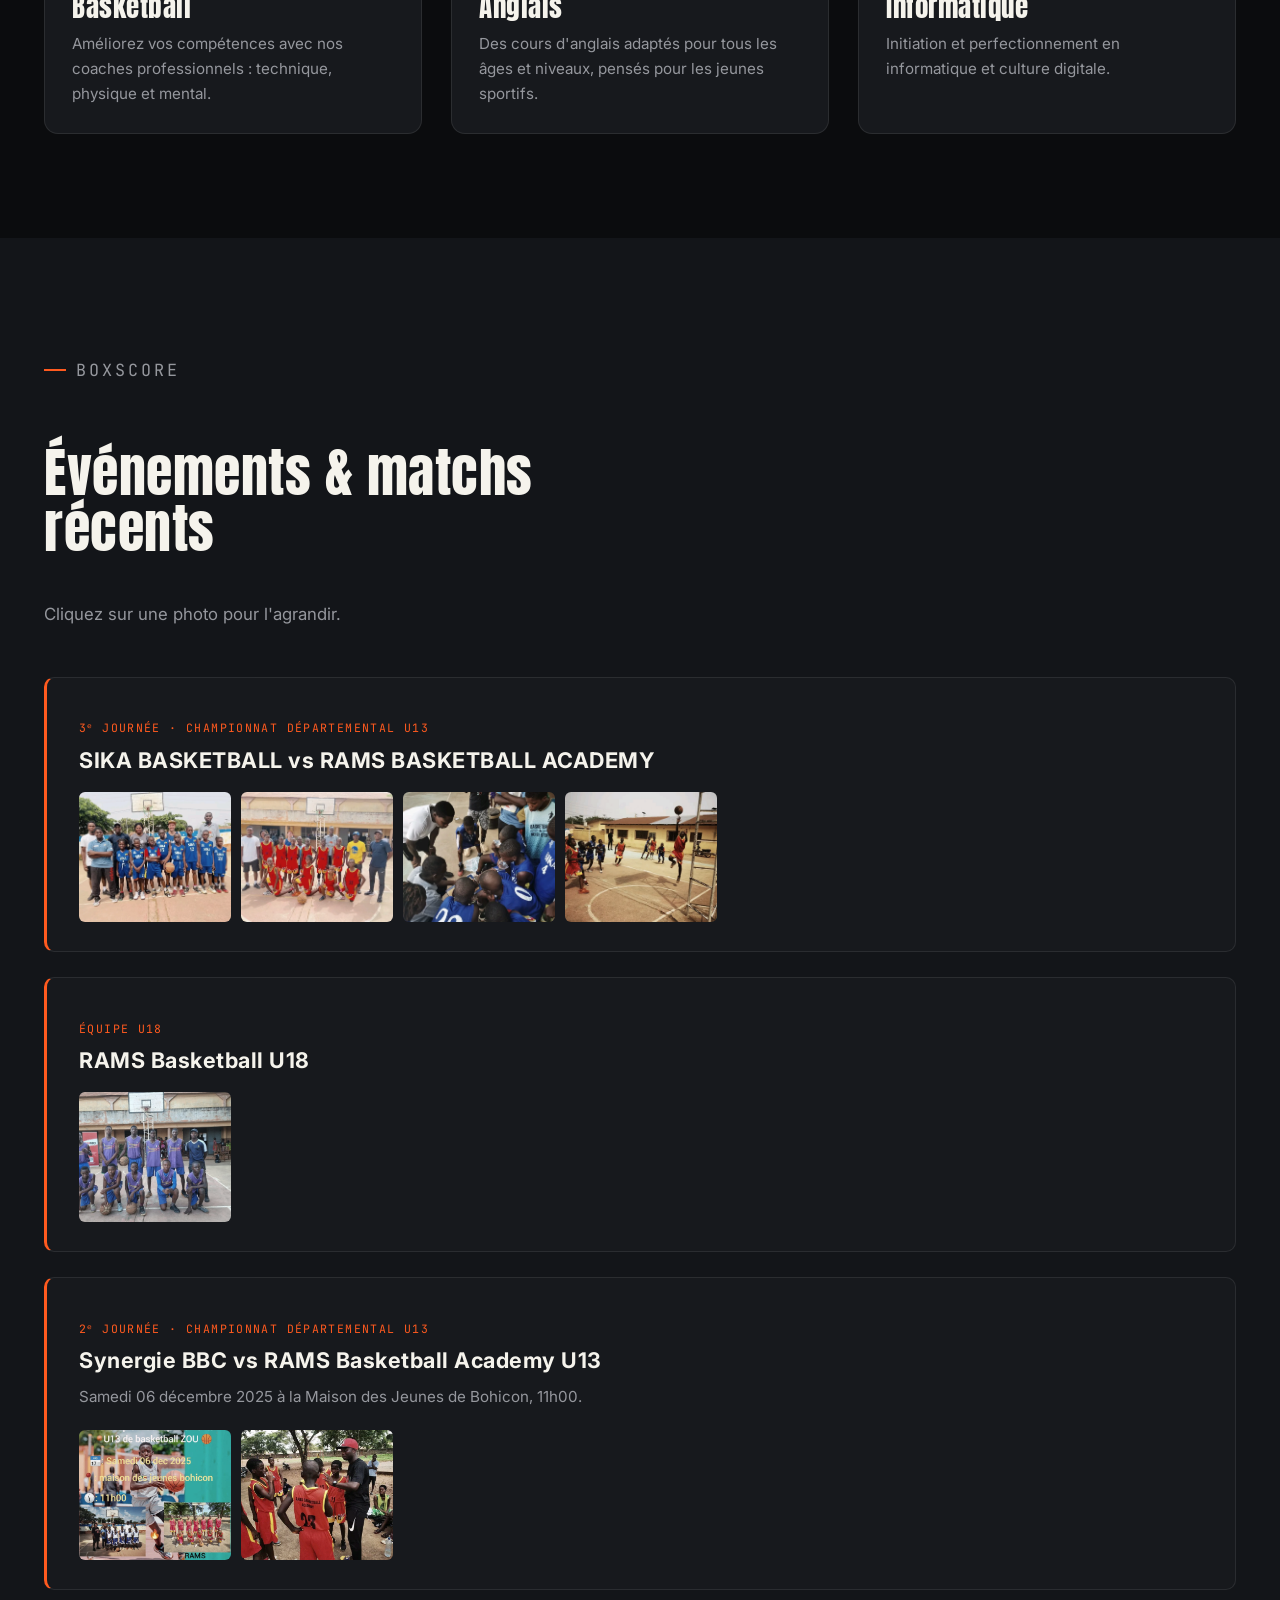
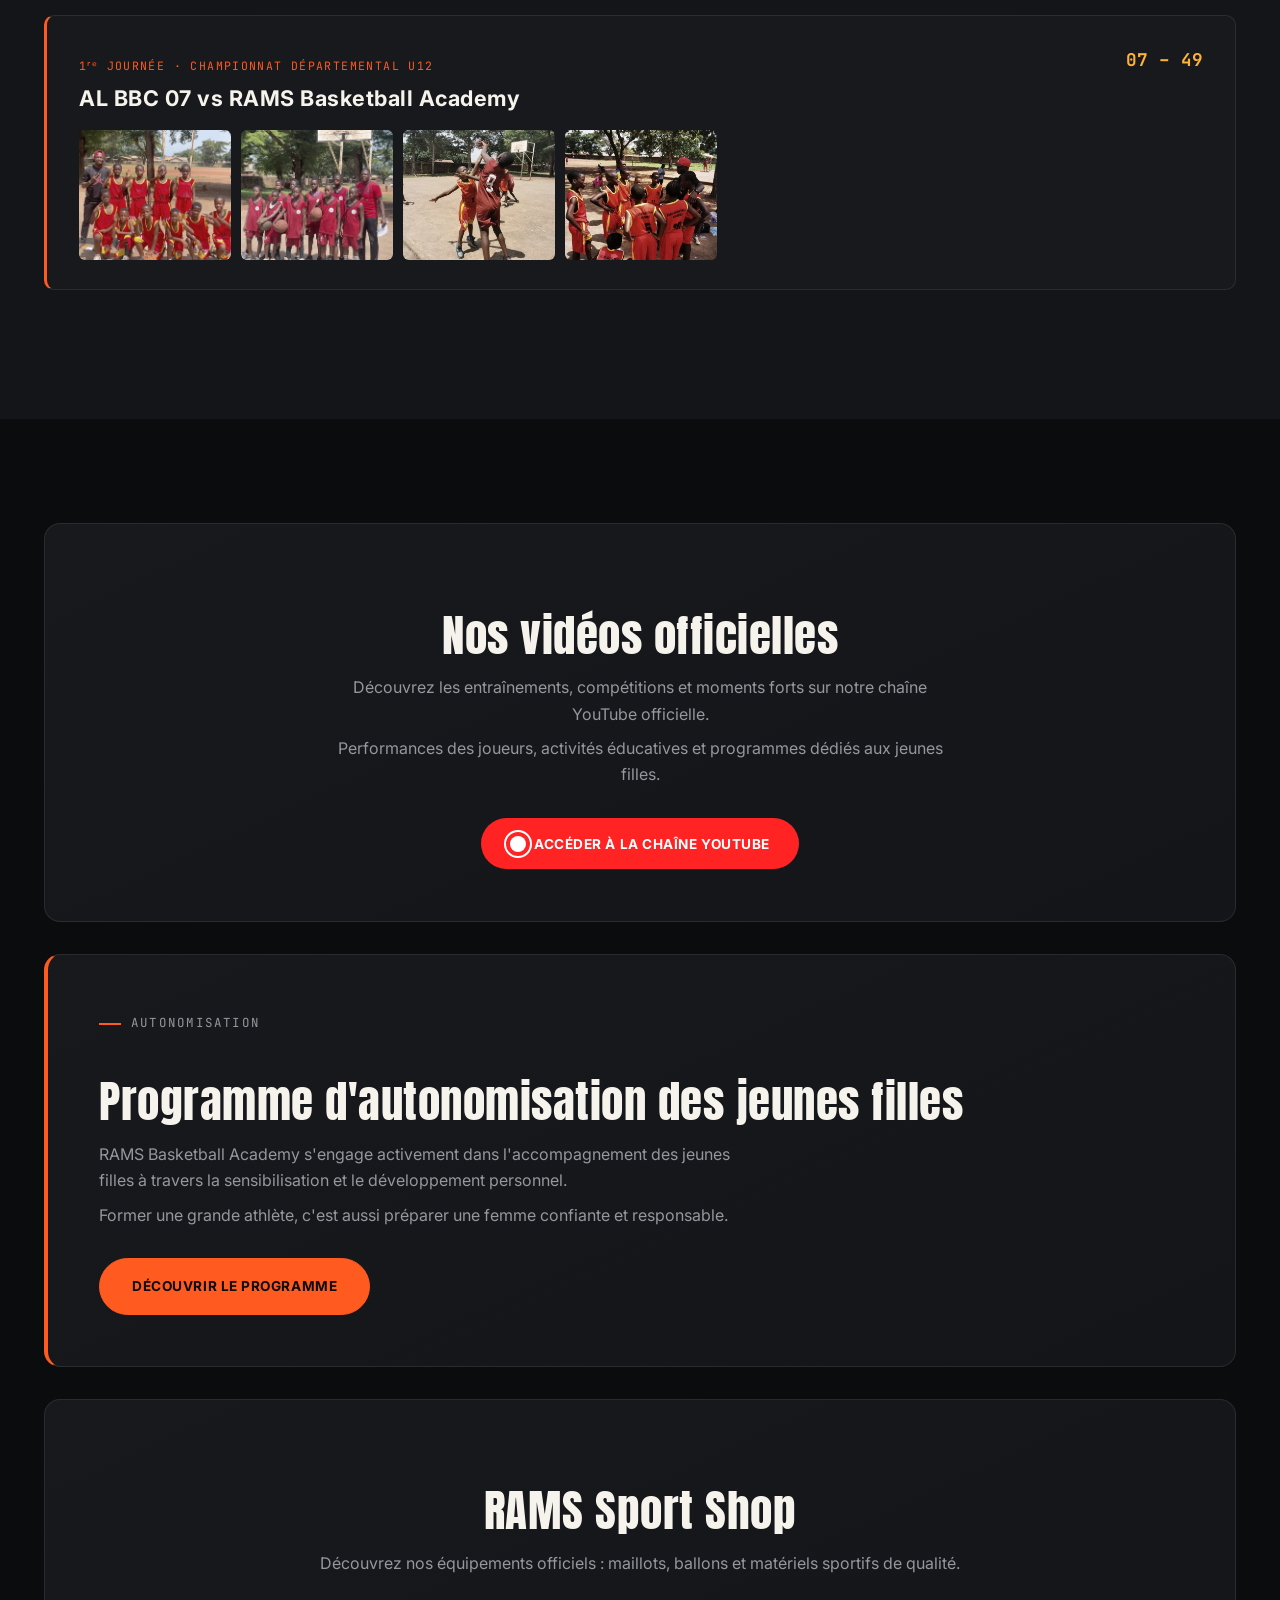
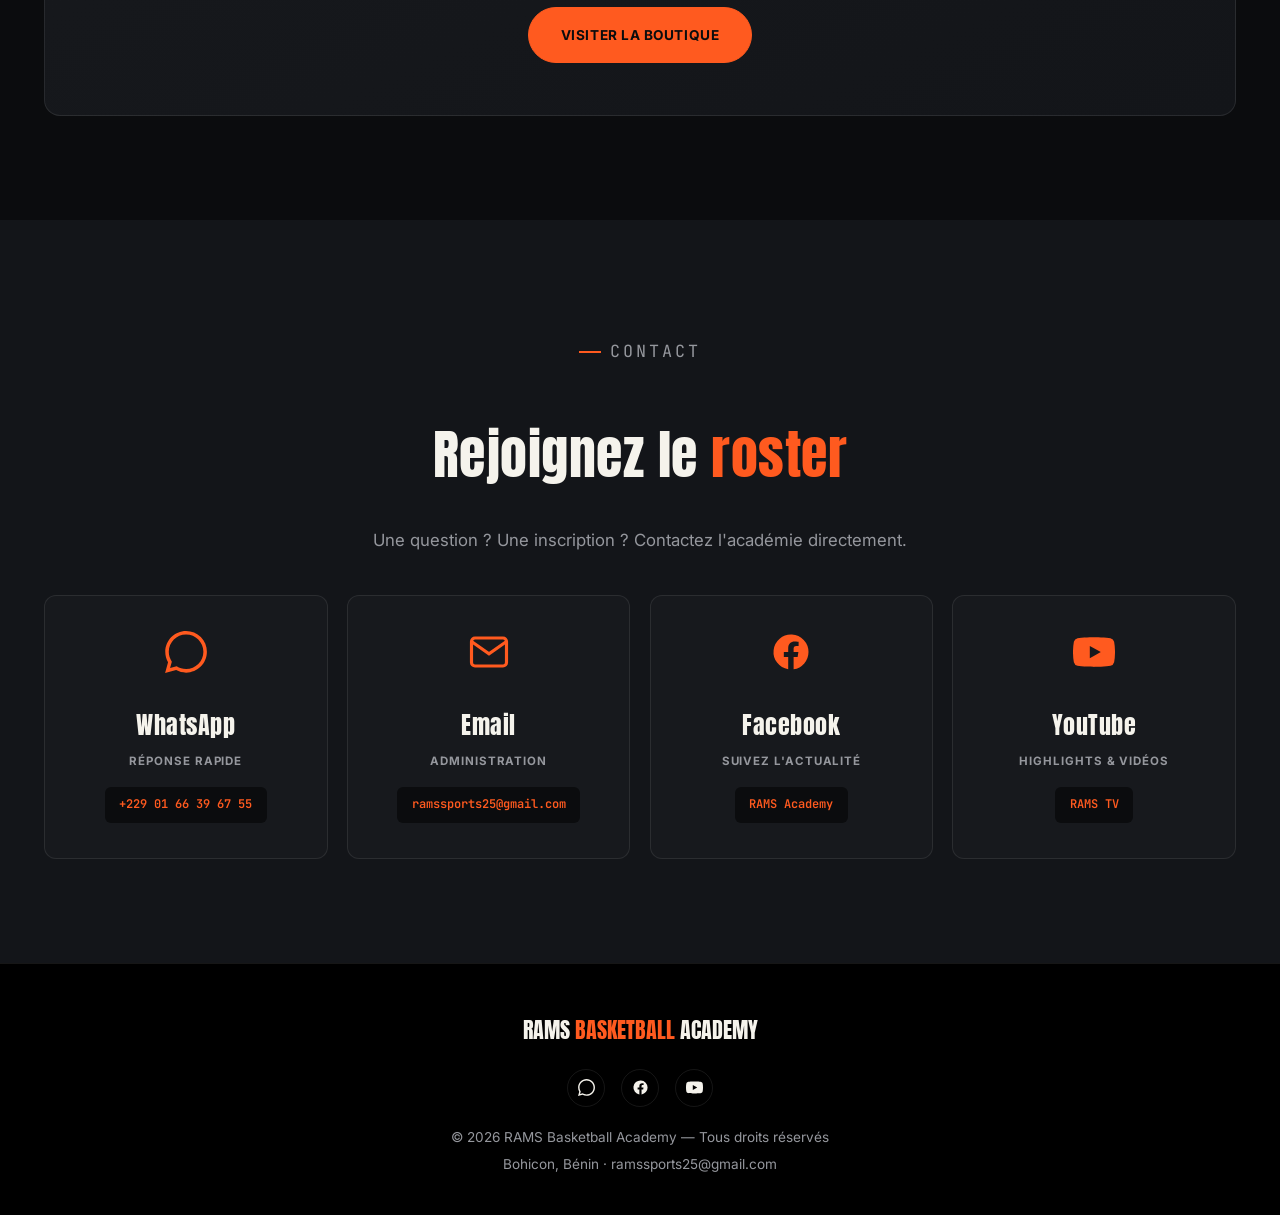
==== commit 4e9cf470: "Update fmt.Println message from 'Hello' to 'Goodbye'" ====
--- a/index.html
+++ b/index.html
@@ -3,6 +3,7 @@
 <head>
 <meta charset="UTF-8">
 <meta name="viewport" content="width=device-width, initial-scale=1.0">
+  <meta name="google-site-verification" content="S3mj5dK3Z3HjVCOgookjKBeIa15a1XVOArezSlxldFQ" />
 <title>RAMS Basketball Academy | Formation & Excellence à Bohicon</title>
 <meta name="description" content="RAMS Basketball Academy à Bohicon, Bénin : entraînements de basketball, cours d'anglais et d'informatique pour former les champions de demain.">
 <meta name="robots" content="index, follow">
--- a/assets/style.css
+++ b/assets/style.css
@@ -0,0 +1,435 @@
+/* =========================================================
+   RAMS BASKETBALL ACADEMY — Design system
+   Shared across all pages (index, president, boutique, ...)
+   ========================================================= */
+
+:root{
+  --bg:#0b0c0e;
+  --bg-soft:#131519;
+  --bg-card:#17191d;
+  --chalk:#f5f3ec;
+  --muted:#95979d;
+  --flash:#ff5a1f;
+  --flash-2:#ffb238;
+  --wood:#c8842f;
+  --line:rgba(245,243,236,.09);
+  --success:#21d07a;
+  --font-display:'Anton', sans-serif;
+  --font-mono:'JetBrains Mono', monospace;
+  --font-body:'Inter', sans-serif;
+  --container:1240px;
+}
+
+*,*::before,*::after{ box-sizing:border-box; }
+html{ scroll-behavior:smooth; }
+body{
+  margin:0;
+  background:var(--bg);
+  color:var(--chalk);
+  font-family:var(--font-body);
+  line-height:1.65;
+  -webkit-font-smoothing:antialiased;
+  overflow-x:hidden;
+}
+img{ max-width:100%; display:block; }
+a{ color:inherit; }
+ul{ list-style:none; margin:0; padding:0; }
+h1,h2,h3{ font-family:var(--font-display); font-weight:400; letter-spacing:.5px; line-height:1.02; }
+
+.skip-link{
+  position:absolute; left:-999px; top:0; background:var(--flash); color:#0b0c0e;
+  padding:.8rem 1.2rem; z-index:2000; font-weight:700; text-decoration:none;
+}
+.skip-link:focus{ left:1rem; top:1rem; }
+
+a:focus-visible, button:focus-visible{
+  outline:2px solid var(--flash-2);
+  outline-offset:3px;
+}
+
+.container{ max-width:var(--container); margin:0 auto; padding:0 1.5rem; }
+
+/* ---------- Eyebrow / labels ---------- */
+.eyebrow{
+  font-family:var(--font-mono);
+  font-size:.78rem;
+  letter-spacing:.18em;
+  text-transform:uppercase;
+  color:var(--flash);
+  display:inline-flex;
+  align-items:center;
+  gap:.6rem;
+  margin-bottom:1rem;
+}
+.eyebrow::before{
+  content:"";
+  width:22px; height:2px; background:var(--flash);
+  display:inline-block;
+}
+
+.section-head{ max-width:640px; margin-bottom:3rem; }
+.section-head h2{ font-size:clamp(2.2rem,5vw,3.4rem); color:var(--chalk); }
+.section-head p{ color:var(--muted); margin-top:.9rem; font-size:1.05rem; }
+.section{ padding:6.5rem 0; position:relative; }
+.section-alt{ background:var(--bg-soft); }
+
+/* ---------- Reveal on scroll ---------- */
+.reveal{ opacity:0; transform:translateY(28px); transition:opacity .7s ease, transform .7s ease; }
+.reveal.is-visible{ opacity:1; transform:translateY(0); }
+@media (prefers-reduced-motion: reduce){
+  .reveal{ opacity:1; transform:none; transition:none; }
+  *{ animation:none !important; }
+}
+
+/* ================= HEADER ================= */
+header{
+  position:fixed; top:0; left:0; width:100%; z-index:1000;
+  padding:1.1rem 0;
+  background:rgba(11,12,14,.65);
+  backdrop-filter:blur(14px) saturate(140%);
+  -webkit-backdrop-filter:blur(14px) saturate(140%);
+  border-bottom:1px solid var(--line);
+  transition:padding .3s ease, background .3s ease;
+}
+header.scrolled{ padding:.6rem 0; background:rgba(11,12,14,.9); }
+.nav-row{ display:flex; align-items:center; justify-content:space-between; }
+.logo{
+  display:flex; align-items:center; gap:.6rem;
+  font-family:var(--font-display); font-size:1.5rem; letter-spacing:.5px;
+  text-decoration:none;
+}
+.logo .ball{
+  width:26px; height:26px; border-radius:50%;
+  background:radial-gradient(circle at 35% 30%, var(--flash-2), var(--flash) 60%);
+  position:relative; flex:none;
+}
+.logo .ball::before,.logo .ball::after{
+  content:""; position:absolute; inset:0; border-radius:50%;
+  border:1.4px solid rgba(11,12,14,.55);
+}
+.logo span{ color:var(--flash); }
+
+.nav-menu{ display:flex; align-items:center; gap:2.1rem; }
+.nav-menu a{
+  text-decoration:none; color:var(--chalk); font-weight:600; font-size:.88rem;
+  text-transform:uppercase; letter-spacing:.06em; position:relative; padding:.3rem 0;
+}
+.nav-menu a::after{
+  content:""; position:absolute; left:0; bottom:-2px; width:0; height:2px;
+  background:var(--flash); transition:width .25s ease;
+}
+.nav-menu a:hover::after, .nav-menu a.active::after{ width:100%; }
+.nav-menu a.active{ color:var(--flash); }
+.nav-cta{
+  background:var(--flash); color:#0b0c0e !important; padding:.65rem 1.3rem !important;
+  border-radius:100px; font-weight:700 !important;
+}
+.nav-cta::after{ display:none; }
+
+.menu-toggle{
+  display:none; width:40px; height:34px; position:relative; background:none; border:none; cursor:pointer; z-index:1100;
+}
+.menu-toggle span{
+  position:absolute; left:0; width:100%; height:2px; background:var(--chalk); border-radius:2px;
+  transition:transform .3s ease, opacity .3s ease, top .3s ease;
+}
+.menu-toggle span:nth-child(1){ top:6px; }
+.menu-toggle span:nth-child(2){ top:16px; }
+.menu-toggle span:nth-child(3){ top:26px; }
+.menu-toggle.active span:nth-child(1){ top:16px; transform:rotate(45deg); }
+.menu-toggle.active span:nth-child(2){ opacity:0; }
+.menu-toggle.active span:nth-child(3){ top:16px; transform:rotate(-45deg); }
+
+/* ================= HERO (homepage) ================= */
+.hero{
+  min-height:100svh;
+  display:flex; flex-direction:column; align-items:center; justify-content:center;
+  text-align:center; position:relative; padding:8rem 1.5rem 4rem;
+  background:
+    radial-gradient(ellipse 70% 60% at 50% 0%, rgba(255,90,31,.16), transparent 60%),
+    linear-gradient(rgba(6,7,8,.72),rgba(6,7,8,.82)), url('../images/basket.jpg') center/cover no-repeat;
+  overflow:hidden;
+}
+.court-lines{
+  position:absolute; inset:0; opacity:.35; pointer-events:none;
+  background-image:
+    radial-gradient(circle at 50% 118%, transparent 0 27%, var(--line) 27% 27.6%, transparent 27.6%),
+    linear-gradient(var(--line) 1px, transparent 1px);
+  background-size:100% 100%, 100% 120px;
+  background-position:center bottom, center;
+}
+.hero-inner{ position:relative; z-index:2; max-width:900px; }
+.hero .eyebrow{ justify-content:center; }
+.hero h1{
+  font-size:clamp(2.8rem,8vw,6.2rem);
+  color:var(--chalk);
+  margin:0 0 1.4rem;
+}
+.hero h1 .accent{ color:var(--flash); }
+.hero p.lede{
+  color:var(--muted); font-size:1.15rem; max-width:560px; margin:0 auto 2.3rem;
+}
+.hero-ctas{ display:flex; gap:1rem; justify-content:center; flex-wrap:wrap; }
+
+.btn{
+  display:inline-flex; align-items:center; gap:.5rem;
+  background:var(--flash); color:#0b0c0e; font-weight:700;
+  padding:1rem 2rem; border-radius:100px; text-decoration:none;
+  text-transform:uppercase; font-size:.85rem; letter-spacing:.04em;
+  border:1px solid var(--flash);
+  transition:transform .25s ease, background .25s ease, box-shadow .25s ease;
+}
+.btn:hover{ transform:translateY(-3px); background:var(--flash-2); box-shadow:0 12px 30px -10px rgba(255,90,31,.55); }
+.btn-ghost{
+  background:transparent; color:var(--chalk); border:1px solid rgba(245,243,236,.28);
+}
+.btn-ghost:hover{ background:rgba(245,243,236,.08); border-color:var(--chalk); }
+
+/* Bouncing basketball signature */
+.bounce-ball{
+  width:34px; height:34px; margin:3rem auto 0; position:relative;
+  animation:bounce 1.15s cubic-bezier(.5,0,.7,.4) infinite;
+}
+.bounce-ball svg{ width:100%; height:100%; }
+.bounce-shadow{
+  width:34px; height:8px; margin:.4rem auto 0; border-radius:50%;
+  background:rgba(0,0,0,.55); filter:blur(1px);
+  animation:shadow 1.15s cubic-bezier(.5,0,.7,.4) infinite;
+}
+@keyframes bounce{
+  0%{ transform:translateY(0); }
+  50%{ transform:translateY(-46px) scaleX(1.04); }
+  100%{ transform:translateY(0); }
+}
+@keyframes shadow{
+  0%{ transform:scale(1); opacity:.55; }
+  50%{ transform:scale(.55); opacity:.2; }
+  100%{ transform:scale(1); opacity:.55; }
+}
+
+.scroll-cue{
+  position:absolute; bottom:1.8rem; left:50%; transform:translateX(-50%);
+  color:var(--muted); font-family:var(--font-mono); font-size:.72rem;
+  letter-spacing:.2em; text-transform:uppercase; display:flex; flex-direction:column;
+  align-items:center; gap:.5rem; z-index:2;
+}
+.scroll-cue span{
+  width:1px; height:30px; background:linear-gradient(var(--flash), transparent);
+  animation:scrollcue 1.8s ease-in-out infinite;
+}
+@keyframes scrollcue{ 0%{ opacity:0; transform:scaleY(.3);} 50%{ opacity:1; transform:scaleY(1);} 100%{opacity:0; transform:scaleY(.3);} }
+
+/* ================= PAGE HERO (inner pages) ================= */
+.page-hero{
+  min-height:52vh;
+  display:flex; align-items:center; justify-content:center; text-align:center;
+  position:relative; padding:9rem 1.5rem 3.5rem; overflow:hidden;
+  background:linear-gradient(rgba(6,7,8,.78),rgba(6,7,8,.85)) , var(--page-hero-img, none) center/cover no-repeat;
+}
+.page-hero .court-lines{ opacity:.25; }
+.page-hero-inner{ position:relative; z-index:2; max-width:760px; }
+.page-hero h1{ font-size:clamp(2.4rem,7vw,4.4rem); color:var(--chalk); }
+.page-hero p.lede{ color:var(--muted); font-size:1.05rem; max-width:560px; margin:1rem auto 0; }
+
+/* ================= TICKER (signature: scoreboard strip) ================= */
+.ticker-wrap{
+  background:#000; border-top:1px solid var(--line); border-bottom:1px solid var(--line);
+  overflow:hidden; white-space:nowrap; position:relative;
+}
+.ticker-wrap::before{
+  content:"LIVE FEED"; position:absolute; left:0; top:0; bottom:0; z-index:2;
+  background:var(--flash); color:#0b0c0e; font-family:var(--font-mono); font-weight:700;
+  font-size:.72rem; letter-spacing:.12em; display:flex; align-items:center; padding:0 1.1rem;
+}
+.ticker-track{
+  display:inline-flex; animation:ticker 32s linear infinite; padding-left:11rem;
+}
+.ticker-wrap:hover .ticker-track{ animation-play-state:paused; }
+.ticker-item{
+  font-family:var(--font-mono); font-size:.85rem; color:var(--chalk);
+  padding:.85rem 2.4rem; display:inline-flex; align-items:center; gap:.6rem; border-right:1px solid var(--line);
+}
+.ticker-item b{ color:var(--flash-2); }
+.ticker-item .tag{ color:var(--muted); font-size:.72rem; }
+@keyframes ticker{ 0%{ transform:translateX(0); } 100%{ transform:translateX(-50%); } }
+
+/* ================= CARDS (formations, etc.) ================= */
+.cards{ display:grid; grid-template-columns:repeat(auto-fit,minmax(280px,1fr)); gap:1.8rem; }
+.card{
+  background:var(--bg-card); border:1px solid var(--line); border-radius:14px; overflow:hidden;
+  transition:transform .35s ease, border-color .35s ease, box-shadow .35s ease;
+}
+.card:hover{ transform:translateY(-8px); border-color:var(--flash); box-shadow:0 20px 45px -20px rgba(0,0,0,.6); }
+.card-media{ position:relative; height:230px; overflow:hidden; }
+.card-media img{ width:100%; height:100%; object-fit:cover; transition:transform .6s ease; }
+.card:hover .card-media img{ transform:scale(1.08); }
+.card-tag{
+  position:absolute; top:1rem; left:1rem; background:rgba(11,12,14,.8); backdrop-filter:blur(6px);
+  color:var(--flash-2); font-family:var(--font-mono); font-size:.7rem; letter-spacing:.1em;
+  padding:.35rem .7rem; border-radius:100px; text-transform:uppercase; border:1px solid var(--line);
+}
+.card-body{ padding:1.7rem; }
+.card-body h3{ font-size:1.7rem; color:var(--chalk); margin:0 0 .6rem; }
+.card-body p{ color:var(--muted); font-size:.95rem; margin:0; }
+
+/* ================= EVENTS / MATCHES ================= */
+.match{
+  background:var(--bg-card); border:1px solid var(--line); border-left:3px solid var(--flash);
+  border-radius:10px; padding:1.8rem 2rem; margin-bottom:1.6rem;
+}
+.match-head{
+  display:flex; justify-content:space-between; align-items:flex-start; gap:1rem; flex-wrap:wrap;
+  margin-bottom:.8rem;
+}
+.match-cat{
+  font-family:var(--font-mono); font-size:.72rem; letter-spacing:.12em; color:var(--flash);
+  text-transform:uppercase;
+}
+.match h3{ font-size:1.35rem; color:var(--chalk); margin:.3rem 0 0; font-family:var(--font-body); font-weight:700; }
+.match .score{ font-family:var(--font-mono); font-weight:700; color:var(--flash-2); font-size:1.1rem; white-space:nowrap; }
+.match p.detail{ color:var(--muted); font-size:.95rem; margin:.4rem 0 0; }
+.gallery{ display:grid; grid-template-columns:repeat(auto-fill,minmax(150px,1fr)); gap:.6rem; margin-top:1.3rem; }
+.gallery img{
+  width:100%; height:130px; object-fit:cover; border-radius:6px; cursor:zoom-in;
+  filter:grayscale(35%); transition:filter .3s ease, transform .3s ease;
+}
+.gallery img:hover{ filter:grayscale(0%); transform:scale(1.04); }
+
+/* Lightbox */
+.lightbox{
+  position:fixed; inset:0; background:rgba(5,5,6,.94); z-index:2000;
+  display:none; align-items:center; justify-content:center; padding:2rem;
+}
+.lightbox.active{ display:flex; }
+.lightbox img{ max-width:92vw; max-height:86vh; border-radius:8px; box-shadow:0 30px 80px rgba(0,0,0,.6); }
+.lightbox-close{
+  position:absolute; top:1.3rem; right:1.5rem; background:none; border:none; color:var(--chalk);
+  font-size:2rem; cursor:pointer; line-height:1;
+}
+
+/* ================= HIGHLIGHT BOXES ================= */
+.highlight-box{
+  background:linear-gradient(155deg, var(--bg-card), var(--bg-soft));
+  border:1px solid var(--line); border-radius:16px; padding:3.2rem; text-align:center;
+  position:relative; overflow:hidden;
+}
+.highlight-box.rule{ border-left:4px solid var(--flash); text-align:left; }
+.highlight-box h2{ font-size:clamp(1.9rem,4vw,2.8rem); margin-bottom:1rem; }
+.highlight-box.rule h2{ text-align:left; }
+.highlight-box p{ color:var(--muted); max-width:640px; margin:0 auto .5rem; }
+.highlight-box.rule p{ margin-left:0; }
+
+.youtube-btn{
+  display:inline-flex; align-items:center; gap:.5rem;
+  background:#ff2323; color:#fff; padding:.9rem 1.8rem; border-radius:100px;
+  text-decoration:none; font-weight:700; margin-top:1.4rem; font-size:.85rem;
+  text-transform:uppercase; letter-spacing:.04em; transition:transform .25s ease, box-shadow .25s ease;
+}
+.youtube-btn:hover{ transform:translateY(-3px); box-shadow:0 14px 30px -12px rgba(255,35,35,.55); }
+.play-pulse{
+  width:16px; height:16px; border-radius:50%; background:#fff; position:relative; flex:none;
+}
+.play-pulse::after{
+  content:""; position:absolute; inset:-6px; border-radius:50%; border:2px solid #fff;
+  animation:pulse 1.8s ease-out infinite;
+}
+@keyframes pulse{ 0%{ transform:scale(.7); opacity:.9;} 100%{ transform:scale(1.6); opacity:0;} }
+
+.stack{ display:grid; gap:2rem; }
+
+/* ================= CONTACT ================= */
+.contact-grid{
+  display:grid; grid-template-columns:repeat(auto-fit,minmax(230px,1fr)); gap:1.2rem; margin-top:2.5rem;
+}
+.contact-card{
+  background:var(--bg-card); border:1px solid var(--line); padding:2.2rem 1.4rem;
+  border-radius:12px; text-decoration:none; color:var(--chalk); text-align:center;
+  display:flex; flex-direction:column; align-items:center; transition:all .3s ease;
+}
+.contact-card:hover{ background:var(--flash); border-color:var(--flash); transform:translateY(-8px); color:#0b0c0e; }
+.contact-icon{ width:42px; height:42px; margin-bottom:1rem; color:var(--flash); transition:transform .3s ease, color .3s ease; }
+.contact-card:hover .contact-icon{ transform:scale(1.15); color:#0b0c0e; }
+.contact-card h3{ font-size:1.5rem; margin-bottom:.2rem; }
+.contact-card p{
+  font-size:.72rem; color:var(--muted); text-transform:uppercase; font-weight:700;
+  letter-spacing:.08em; margin-bottom:1rem;
+}
+.contact-card:hover p{ color:rgba(11,12,14,.75); }
+.btn-sm{
+  font-family:var(--font-mono); font-size:.75rem; background:var(--bg); color:var(--flash);
+  padding:.5rem .9rem; border-radius:6px; font-weight:600;
+}
+.contact-card:hover .btn-sm{ background:#0b0c0e; color:var(--flash-2); }
+.highlight{ color:var(--flash); }
+
+/* ================= BIO (president / staff pages) ================= */
+.bio-container{
+  display:grid; grid-template-columns:repeat(auto-fit,minmax(360px,1fr));
+  min-height:600px; background:var(--bg-soft); border-top:1px solid var(--line);
+}
+.bio-image{
+  background-image:var(--bio-img, none); background-position:center; background-size:cover; background-repeat:no-repeat;
+  filter:grayscale(100%); transition:filter .6s ease; min-height:420px; position:relative;
+}
+.bio-image:hover{ filter:grayscale(0%); }
+.bio-image::after{
+  content:""; position:absolute; inset:0; box-shadow:inset 0 0 0 1px var(--line);
+}
+.bio-content{ padding:5rem 6% 4rem; display:flex; flex-direction:column; justify-content:center; }
+.bio-content h2{ font-size:clamp(2.2rem,4.5vw,3rem); color:var(--flash-2); margin-bottom:.4rem; }
+.bio-content .subtitle{
+  font-family:var(--font-mono); font-weight:600; text-transform:uppercase; color:var(--muted);
+  margin-bottom:2rem; letter-spacing:.14em; font-size:.85rem;
+}
+.bio-text p{ margin-bottom:1.4rem; color:#d7d5cf; font-size:1.03rem; }
+.quote-box{
+  border-left:3px solid var(--flash); padding:.3rem 0 .3rem 1.4rem; margin:2rem 0;
+  font-style:italic; font-size:1.15rem; color:var(--chalk); position:relative;
+}
+.quote-box::before{ content:"\201C"; color:var(--flash); font-family:var(--font-display); font-size:2.2rem; position:absolute; left:-.1rem; top:-1rem; }
+
+.signature-line{ font-family:var(--font-display); color:var(--flash); font-size:1.4rem; margin-top:.5rem; letter-spacing:1px; }
+
+/* ================= FOOTER ================= */
+footer{
+  text-align:center; padding:3rem 1.5rem 2.2rem; background:#000; border-top:1px solid var(--line);
+}
+.footer-logo{ font-family:var(--font-display); font-size:1.4rem; margin-bottom:.6rem; }
+.footer-logo span{ color:var(--flash); }
+footer p{ color:var(--muted); font-size:.85rem; margin:.3rem 0; }
+.footer-socials{ display:flex; justify-content:center; gap:1rem; margin:1.2rem 0; }
+.footer-socials a{
+  width:38px; height:38px; border:1px solid var(--line); border-radius:50%; display:flex;
+  align-items:center; justify-content:center; color:var(--chalk); transition:.25s;
+}
+.footer-socials a:hover{ background:var(--flash); border-color:var(--flash); color:#0b0c0e; }
+.footer-socials svg{ width:17px; height:17px; }
+
+/* Back to top */
+.to-top{
+  position:fixed; right:1.4rem; bottom:1.4rem; width:46px; height:46px; border-radius:50%;
+  background:var(--flash); color:#0b0c0e; border:none; display:flex; align-items:center; justify-content:center;
+  cursor:pointer; opacity:0; pointer-events:none; transform:translateY(10px);
+  transition:opacity .3s ease, transform .3s ease; z-index:900; font-size:1.2rem; font-weight:700;
+}
+.to-top.show{ opacity:1; pointer-events:auto; transform:translateY(0); }
+
+/* ================= RESPONSIVE ================= */
+@media (max-width: 860px){
+  .nav-menu{
+    position:fixed; top:0; right:0; height:100svh; width:min(78vw,340px);
+    background:rgba(11,12,14,.98); backdrop-filter:blur(10px);
+    flex-direction:column; align-items:flex-start; justify-content:center;
+    gap:1.8rem; padding:2rem 2.4rem; transform:translateX(100%); transition:transform .35s ease;
+    border-left:1px solid var(--line);
+  }
+  .nav-menu.active{ transform:translateX(0); }
+  .nav-menu a{ font-size:1.05rem; }
+  .menu-toggle{ display:block; }
+  .section{ padding:4.5rem 0; }
+  .bio-content{ padding:3.2rem 6%; }
+}
+@media (max-width: 480px){
+  .highlight-box{ padding:2rem 1.4rem; }
+  .match{ padding:1.4rem; }
+}
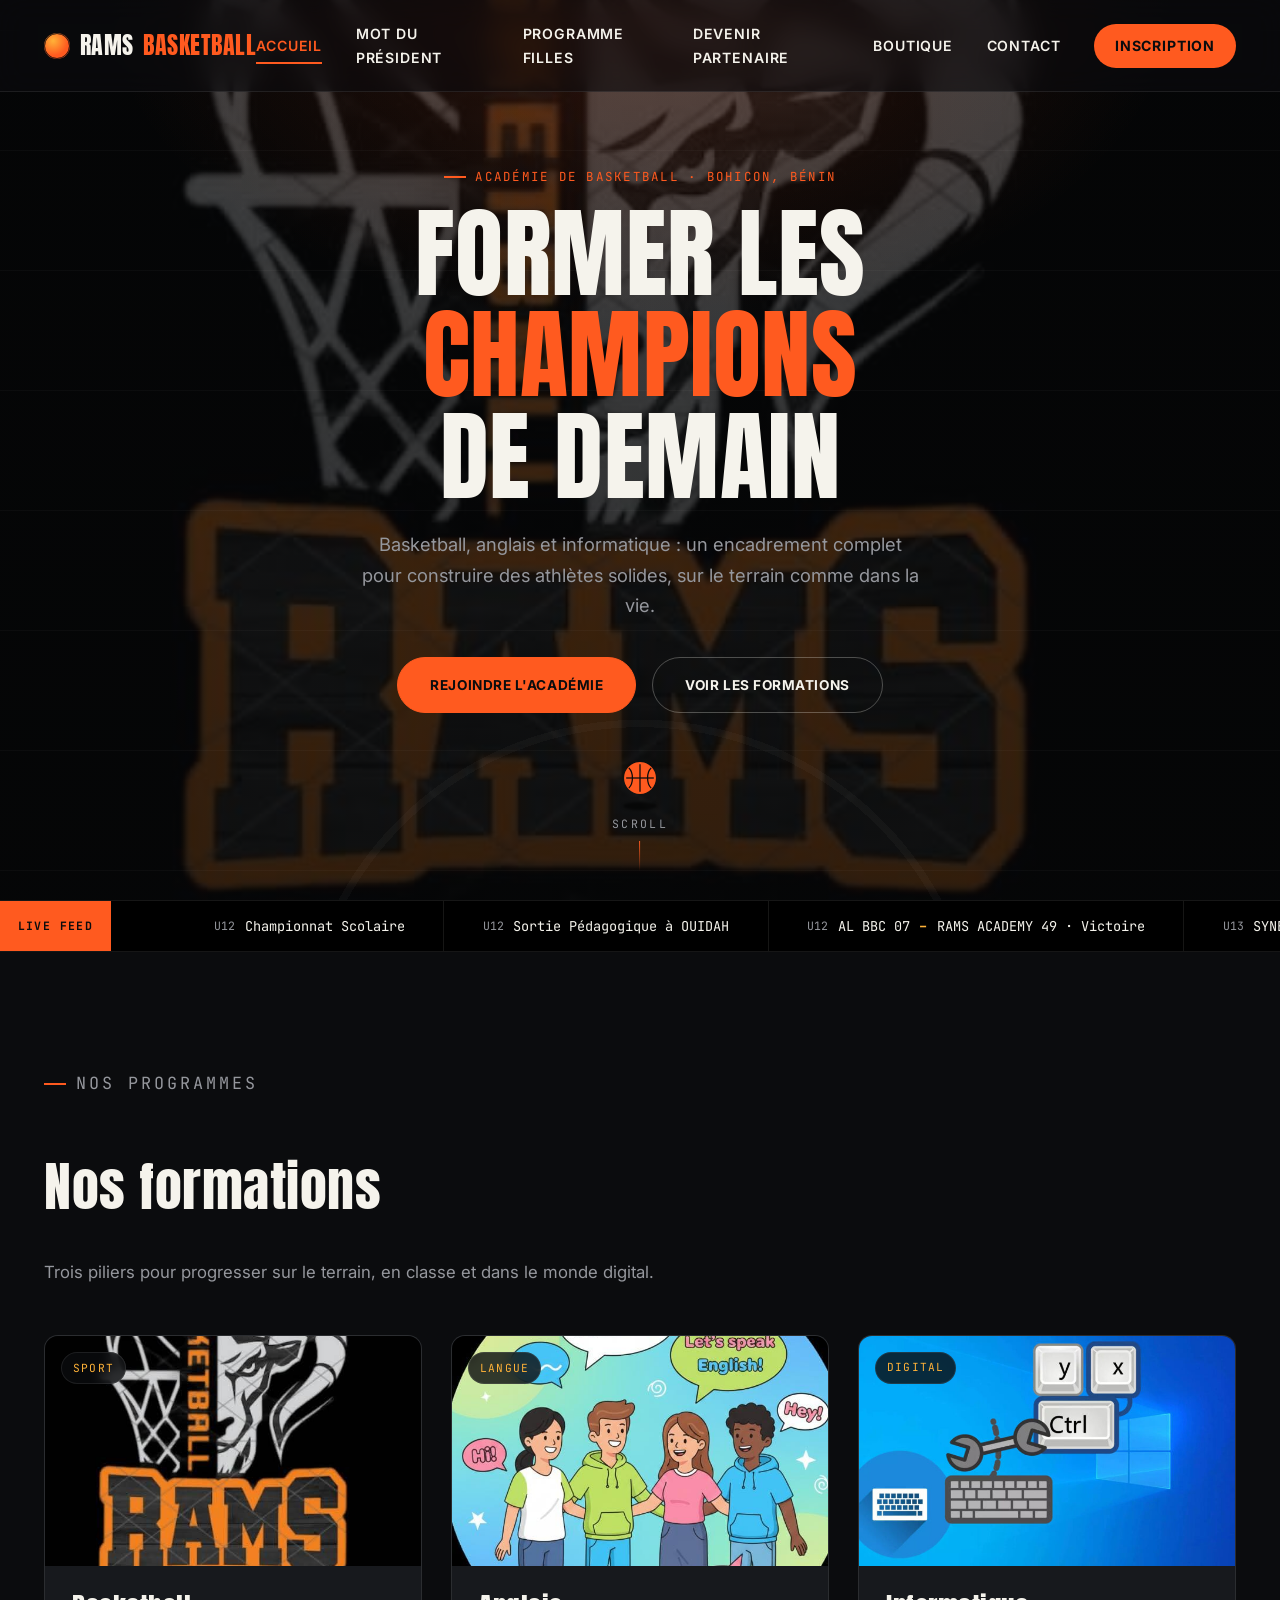
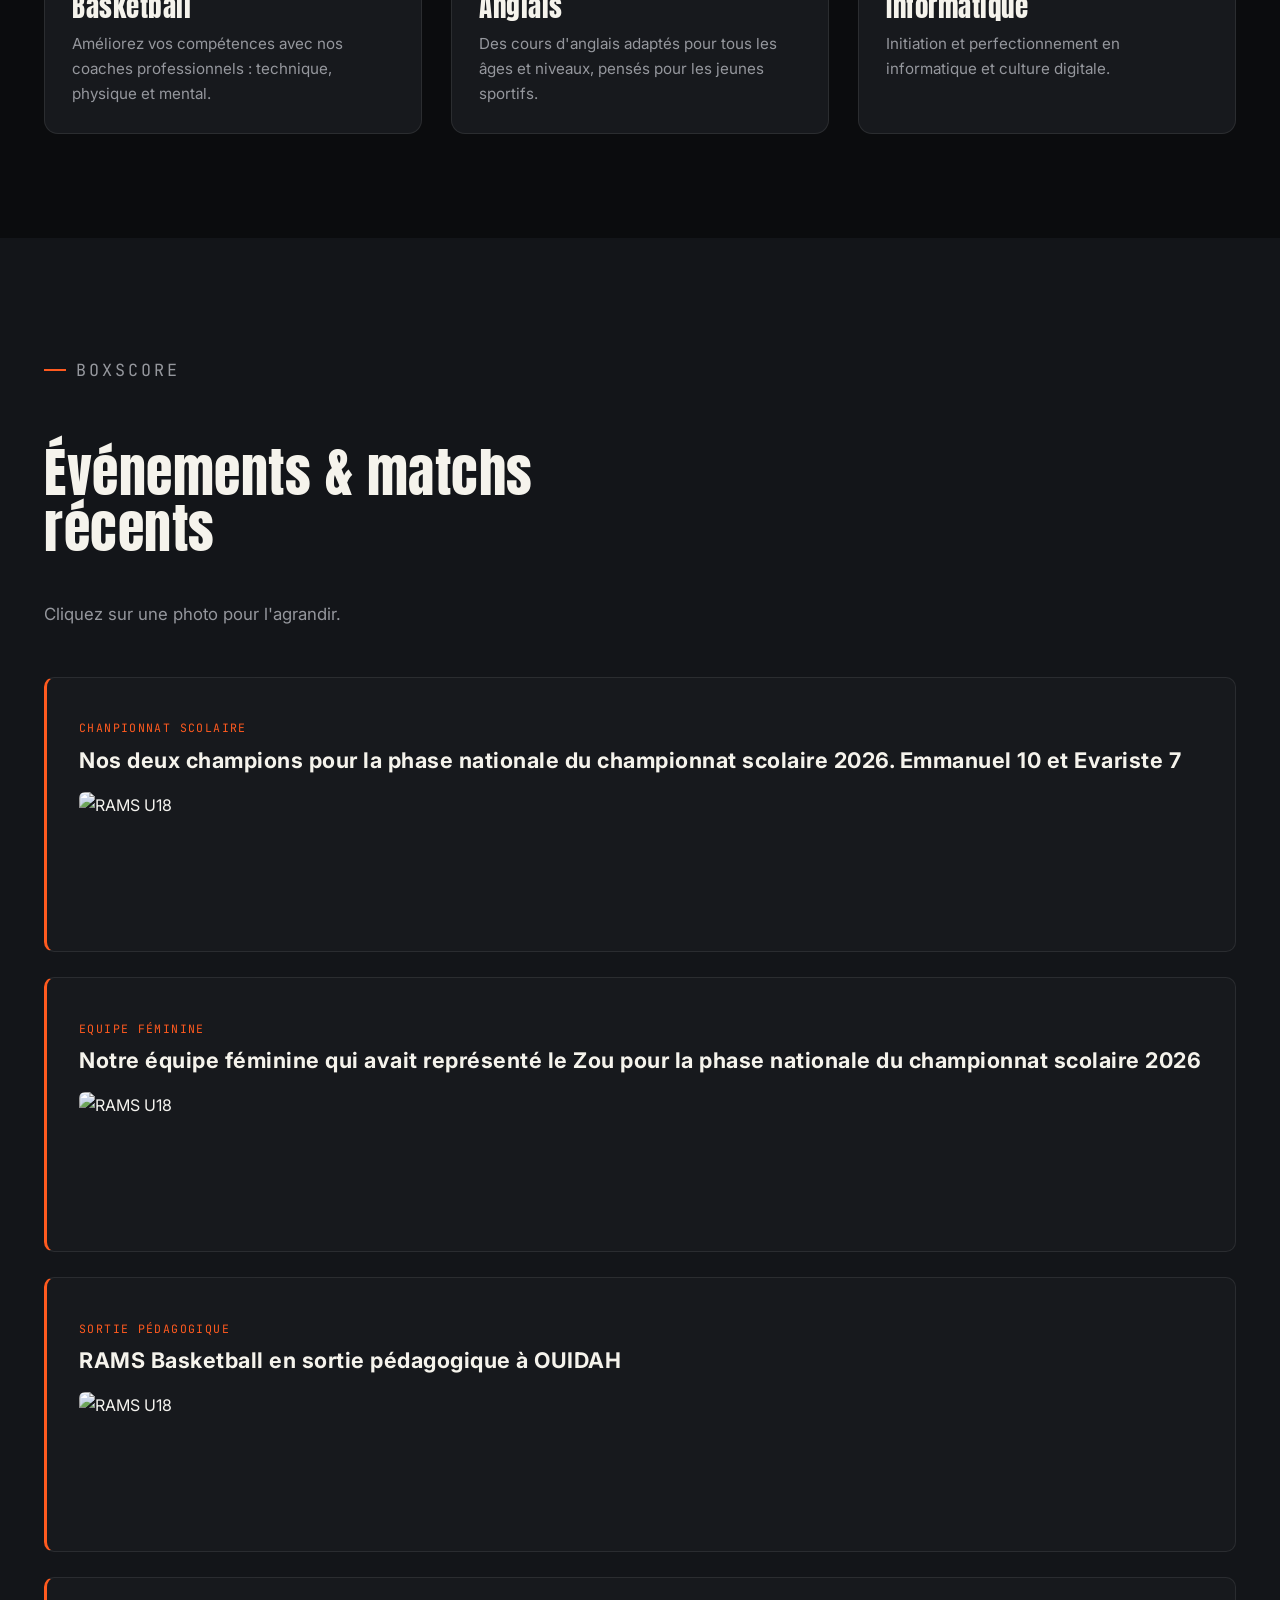
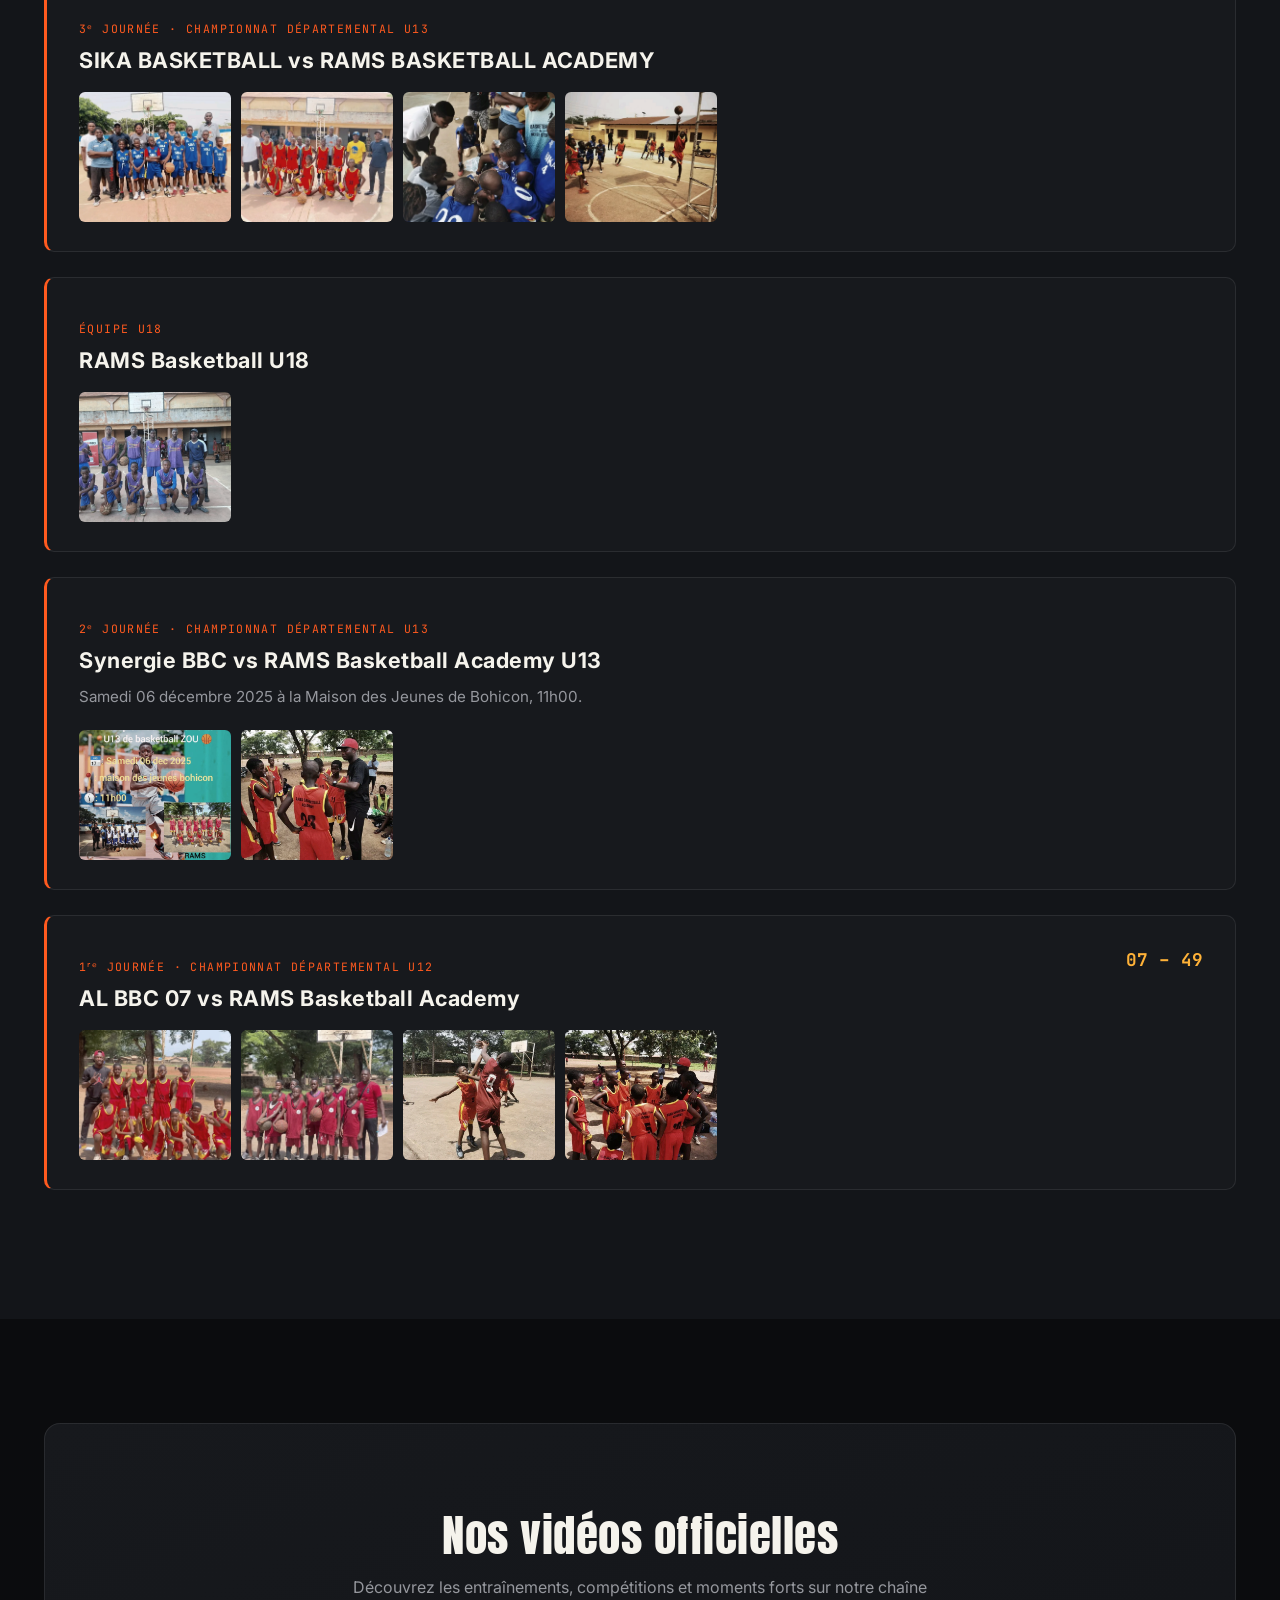
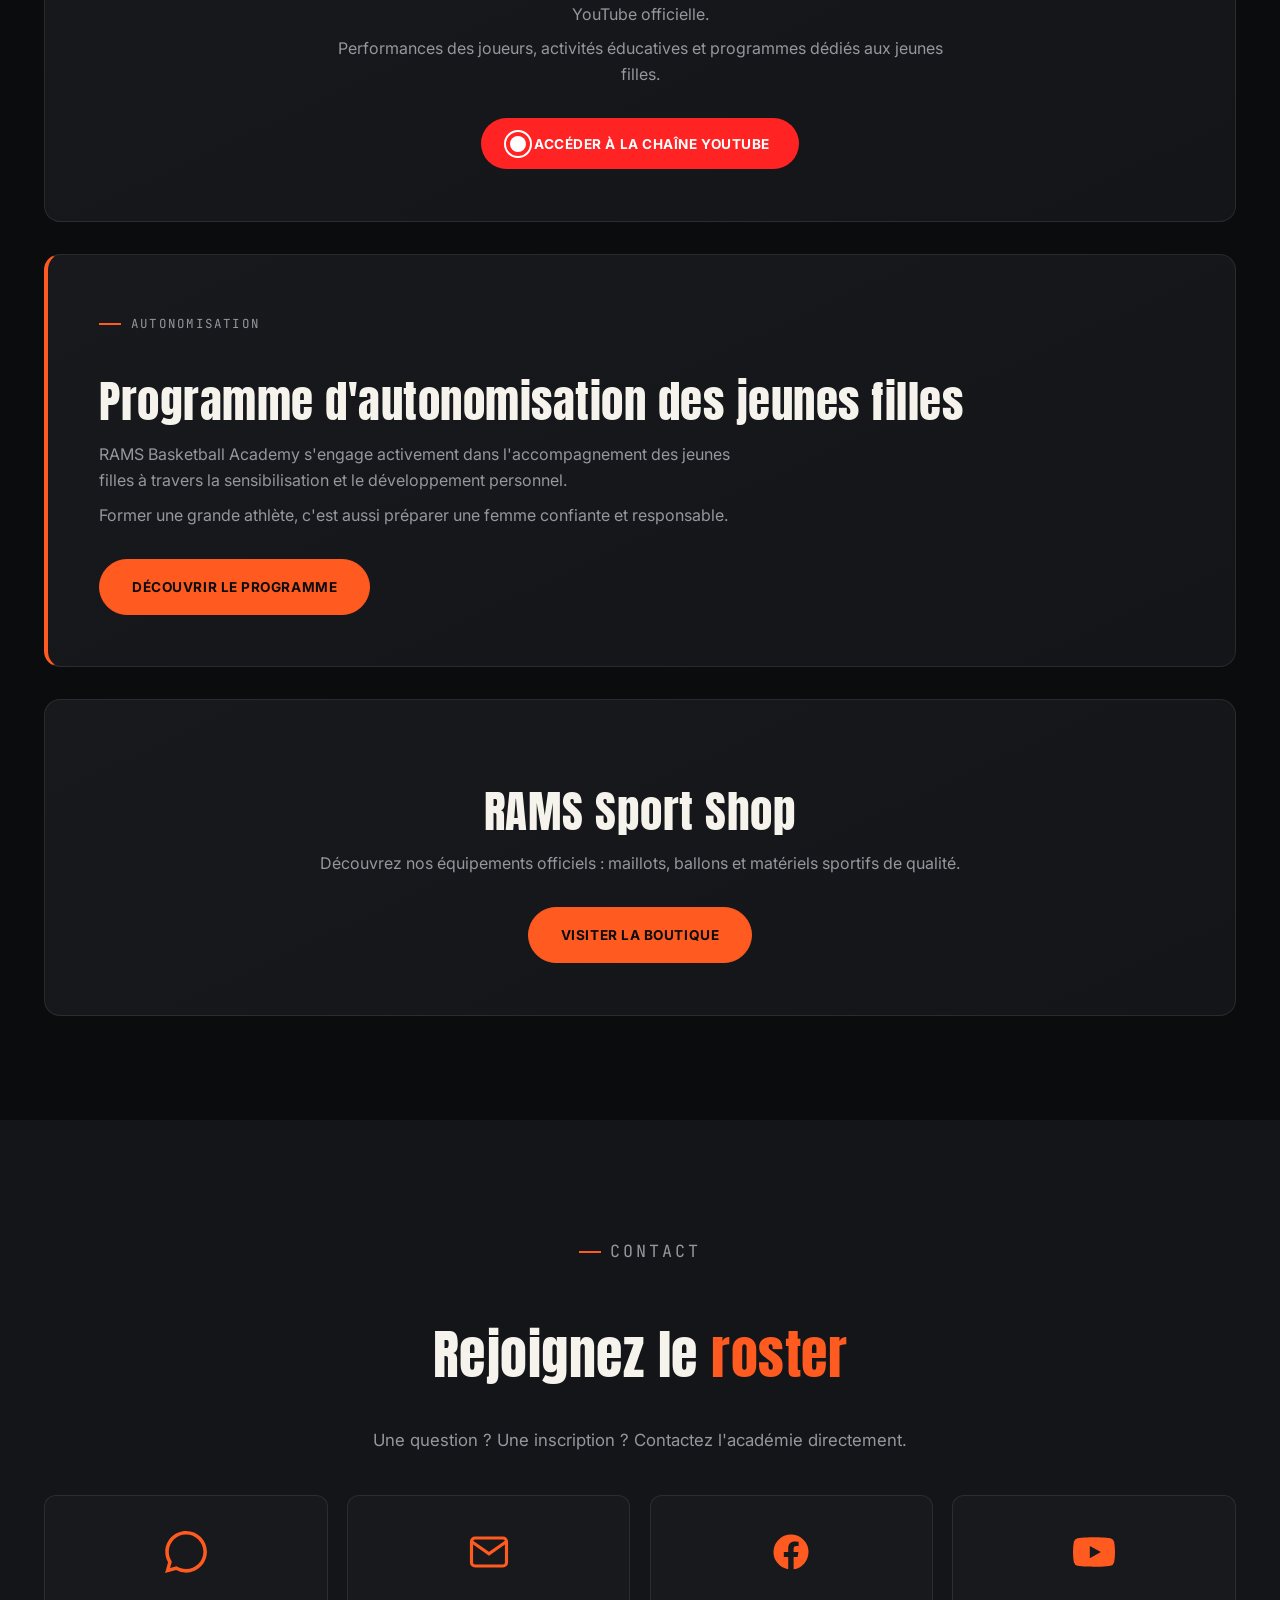
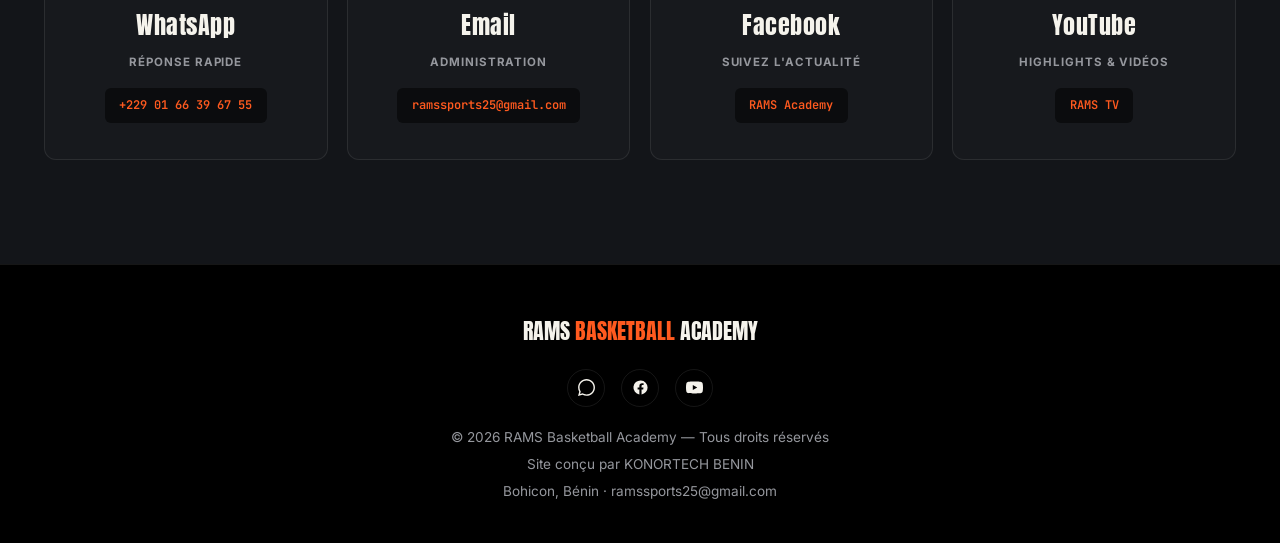
==== commit d86cd81f: "Update print statement from 'Hello' to 'Goodbye'" ====
--- a/index.html
+++ b/index.html
@@ -3,7 +3,6 @@
 <head>
 <meta charset="UTF-8">
 <meta name="viewport" content="width=device-width, initial-scale=1.0">
-  <meta name="google-site-verification" content="S3mj5dK3Z3HjVCOgookjKBeIa15a1XVOArezSlxldFQ" />
 <title>RAMS Basketball Academy | Formation & Excellence à Bohicon</title>
 <meta name="description" content="RAMS Basketball Academy à Bohicon, Bénin : entraînements de basketball, cours d'anglais et d'informatique pour former les champions de demain.">
 <meta name="robots" content="index, follow">
@@ -27,8 +26,6 @@
 <meta name="twitter:title" content="RAMS Basketball Academy">
 <meta name="twitter:description" content="Formation basketball, anglais et informatique pour jeunes joueurs à Bohicon, Bénin.">
 <meta name="twitter:image" content="https://ramsbasketballacademy.com/images/basket.jpg">
-
-<meta name="google-site-verification" content="eJQ7MxJ67R6Yte9QKza4_BwfYayuWskBib3c_fOMqM8" />
 
 <!-- Structured data for search engines -->
 <script type="application/ld+json">
@@ -106,6 +103,8 @@
 
   <div class="ticker-wrap" role="marquee" aria-label="Derniers résultats">
     <div class="ticker-track" id="tickerTrack">
+      <span class="ticker-item"><span class="tag">U12</span> Championnat Scolaire</span>
+      <span class="ticker-item"><span class="tag">U12</span> Sortie Pédagogique à OUIDAH</span>
       <span class="ticker-item"><span class="tag">U12</span> AL BBC 07 <b>–</b> RAMS ACADEMY 49 · Victoire</span>
       <span class="ticker-item"><span class="tag">U13</span> SYNERGIE BBC <b>vs</b> RAMS ACADEMY · 06 déc 2025</span>
       <span class="ticker-item"><span class="tag">U13</span> SIKA BASKETBALL <b>vs</b> RAMS ACADEMY</span>
@@ -170,6 +169,49 @@
       <article class="match reveal">
         <div class="match-head">
           <div>
+            <p class="match-cat">Chanpionnat Scolaire</p>
+            <h3>Nos deux champions pour la phase nationale du championnat scolaire 2026. Emmanuel 10 et Evariste 7</h3>
+          </div>
+        </div>
+        <div class="gallery">
+          <img src="images/emmanueletevariste.jpg" alt="RAMS U18" loading="lazy" decoding="async">
+        </div>
+      </article>
+
+      <article class="match reveal">
+        <div class="match-head">
+          <div>
+            <p class="match-cat">Equipe féminine</p>
+            <h3>Notre équipe féminine qui avait représenté le Zou pour la phase nationale du championnat scolaire 2026</h3>
+          </div>
+        </div>
+        <div class="gallery">
+          <img src="images/equipefeminine.jpg" alt="RAMS U18" loading="lazy" decoding="async">
+        </div>
+      </article>
+
+      <article class="match reveal">
+        <div class="match-head">
+          <div>
+            <p class="match-cat">Sortie pédagogique</p>
+            <h3>RAMS Basketball en sortie pédagogique à OUIDAH</h3>
+          </div>
+        </div>
+        <div class="gallery">
+          <img src="images/sortiepedagogique.jpg" alt="RAMS U18" loading="lazy" decoding="async">
+        </div>
+      </article>
+
+
+
+
+      
+
+
+      
+      <article class="match reveal">
+        <div class="match-head">
+          <div>
             <p class="match-cat">3ᵉ journée · Championnat départemental U13</p>
             <h3>SIKA BASKETBALL vs RAMS BASKETBALL ACADEMY</h3>
           </div>
@@ -303,6 +345,7 @@
     <a href="https://youtube.com/@ramsbasketballacademytv?si=yb4FvzC7GIsg05wH" target="_blank" rel="noopener" aria-label="YouTube"><svg viewBox="0 0 24 24" fill="currentColor"><path d="M23.5 6.2a3 3 0 0 0-2.1-2.1C19.5 3.5 12 3.5 12 3.5s-7.5 0-9.4.6A3 3 0 0 0 .5 6.2 31 31 0 0 0 0 12a31 31 0 0 0 .5 5.8 3 3 0 0 0 2.1 2.1c1.9.6 9.4.6 9.4.6s7.5 0 9.4-.6a3 3 0 0 0 2.1-2.1A31 31 0 0 0 24 12a31 31 0 0 0-.5-5.8ZM9.6 15.5V8.5l6.3 3.5-6.3 3.5Z"/></svg></a>
   </div>
   <p>© 2026 RAMS Basketball Academy — Tous droits réservés</p>
+  <p>Site conçu par KONORTECH  BENIN</p>
   <p>Bohicon, Bénin · ramssports25@gmail.com</p>
 </footer>
 
--- a/assets/style.css
+++ b/assets/style.css
@@ -224,9 +224,16 @@
   min-height:52vh;
   display:flex; align-items:center; justify-content:center; text-align:center;
   position:relative; padding:9rem 1.5rem 3.5rem; overflow:hidden;
-  background:linear-gradient(rgba(6,7,8,.78),rgba(6,7,8,.85)) , var(--page-hero-img, none) center/cover no-repeat;
-}
-.page-hero .court-lines{ opacity:.25; }
+  background:var(--bg-soft);
+}
+.page-hero-bg{
+  position:absolute; inset:0; width:100%; height:100%; object-fit:cover; z-index:0;
+}
+.page-hero-overlay{
+  position:absolute; inset:0; z-index:1;
+  background:linear-gradient(rgba(6,7,8,.78),rgba(6,7,8,.85));
+}
+.page-hero .court-lines{ opacity:.25; z-index:1; }
 .page-hero-inner{ position:relative; z-index:2; max-width:760px; }
 .page-hero h1{ font-size:clamp(2.4rem,7vw,4.4rem); color:var(--chalk); }
 .page-hero p.lede{ color:var(--muted); font-size:1.05rem; max-width:560px; margin:1rem auto 0; }
@@ -368,12 +375,15 @@
   min-height:600px; background:var(--bg-soft); border-top:1px solid var(--line);
 }
 .bio-image{
-  background-image:var(--bio-img, none); background-position:center; background-size:cover; background-repeat:no-repeat;
-  filter:grayscale(100%); transition:filter .6s ease; min-height:420px; position:relative;
-}
-.bio-image:hover{ filter:grayscale(0%); }
+  min-height:420px; position:relative; overflow:hidden; background:var(--bg-card);
+}
+.bio-image img{
+  width:100%; height:100%; position:absolute; inset:0; object-fit:cover;
+  filter:grayscale(100%); transition:filter .6s ease;
+}
+.bio-image:hover img{ filter:grayscale(0%); }
 .bio-image::after{
-  content:""; position:absolute; inset:0; box-shadow:inset 0 0 0 1px var(--line);
+  content:""; position:absolute; inset:0; box-shadow:inset 0 0 0 1px var(--line); z-index:1;
 }
 .bio-content{ padding:5rem 6% 4rem; display:flex; flex-direction:column; justify-content:center; }
 .bio-content h2{ font-size:clamp(2.2rem,4.5vw,3rem); color:var(--flash-2); margin-bottom:.4rem; }
@@ -389,6 +399,191 @@
 .quote-box::before{ content:"\201C"; color:var(--flash); font-family:var(--font-display); font-size:2.2rem; position:absolute; left:-.1rem; top:-1rem; }
 
 .signature-line{ font-family:var(--font-display); color:var(--flash); font-size:1.4rem; margin-top:.5rem; letter-spacing:1px; }
+
+/* ================= AXIS CARDS (program pillars) ================= */
+.axis-grid{ display:grid; grid-template-columns:repeat(auto-fit,minmax(260px,1fr)); gap:1.6rem; }
+.axis-card{
+  background:var(--bg-card); border:1px solid var(--line); border-top:3px solid var(--flash);
+  border-radius:12px; padding:2.2rem; transition:transform .3s ease, background .3s ease, border-color .3s ease;
+}
+.axis-card:hover{ transform:translateY(-8px); background:var(--bg-soft); border-color:var(--flash); }
+.axis-icon{
+  width:46px; height:46px; border-radius:50%; background:rgba(255,90,31,.12); color:var(--flash);
+  display:flex; align-items:center; justify-content:center; margin-bottom:1.3rem;
+}
+.axis-icon svg{ width:22px; height:22px; }
+.axis-card h3{ font-size:1.5rem; color:var(--chalk); font-family:var(--font-body); font-weight:700; margin-bottom:.6rem; }
+.axis-card p{ color:var(--muted); font-size:.95rem; margin:0; }
+
+/* ================= INFO GRID (two-column highlight blocks) ================= */
+.info-grid{ display:grid; grid-template-columns:repeat(auto-fit,minmax(320px,1fr)); gap:1.6rem; }
+
+/* ================= FORM (inscription, contact...) ================= */
+.form-wrap{ max-width:900px; margin:0 auto; }
+.form-steps{ display:flex; gap:1.6rem; flex-wrap:wrap; margin-bottom:2.6rem; }
+.form-step{ display:flex; align-items:center; gap:.6rem; font-family:var(--font-mono); font-size:.75rem; color:var(--muted); text-transform:uppercase; letter-spacing:.08em; }
+.form-step .num{
+  width:26px; height:26px; border-radius:50%; background:var(--bg-card); border:1px solid var(--line);
+  display:flex; align-items:center; justify-content:center; color:var(--flash); font-weight:700; flex:none;
+}
+
+.form-card{ background:var(--bg-card); border:1px solid var(--line); border-radius:16px; padding:3rem; }
+
+.form-section-title{
+  display:flex; align-items:center; gap:.9rem; font-weight:700; font-size:1.3rem; color:var(--chalk);
+  margin:2.6rem 0 1.5rem; padding-bottom:.9rem; border-bottom:1px solid var(--line);
+}
+.form-section-title:first-of-type{ margin-top:0; }
+.form-section-title .icon{
+  width:36px; height:36px; border-radius:50%; background:rgba(255,90,31,.12); color:var(--flash);
+  display:flex; align-items:center; justify-content:center; flex:none;
+}
+.form-section-title .icon svg{ width:18px; height:18px; }
+
+.field{ margin-bottom:1.5rem; }
+.field label{ display:block; margin-bottom:.5rem; font-weight:600; font-size:.85rem; color:var(--chalk); }
+.field label .req{ color:var(--flash); }
+.field .hint{ display:block; margin-top:.4rem; font-weight:400; font-size:.78rem; color:var(--muted); }
+.field input, .field select, .field textarea{
+  width:100%; padding:.9rem 1rem; background:var(--bg); border:1px solid var(--line); color:var(--chalk);
+  border-radius:8px; font-family:inherit; font-size:.95rem; transition:border-color .25s ease, box-shadow .25s ease;
+}
+.field textarea{ resize:vertical; min-height:100px; }
+.field select{
+  appearance:none;
+  background-image:url("data:image/svg+xml,%3Csvg xmlns='http://www.w3.org/2000/svg' viewBox='0 0 24 24' fill='none' stroke='%2395979d' stroke-width='2' stroke-linecap='round' stroke-linejoin='round'%3E%3Cpolyline points='6 9 12 15 18 9'/%3E%3C/svg%3E");
+  background-repeat:no-repeat; background-position:right 1rem center; background-size:16px; padding-right:2.6rem;
+}
+.field input:focus, .field select:focus, .field textarea:focus{
+  border-color:var(--flash); box-shadow:0 0 0 3px rgba(255,90,31,.16); outline:none;
+}
+.field-row{ display:grid; grid-template-columns:1fr 1fr; gap:1.2rem; }
+.age-badge{
+  display:none; align-items:center; gap:.5rem; margin-top:.6rem; font-family:var(--font-mono); font-size:.78rem;
+  color:var(--flash-2); background:rgba(255,90,31,.1); border:1px solid rgba(255,90,31,.3); border-radius:100px;
+  padding:.35rem .8rem; width:fit-content;
+}
+.age-badge.show{ display:inline-flex; }
+
+.checkbox-field{
+  display:flex; align-items:flex-start; gap:.7rem; font-size:.85rem; color:var(--muted); cursor:pointer;
+  margin:1.8rem 0 .5rem;
+}
+.checkbox-field input{ width:auto; margin-top:.2rem; accent-color:var(--flash); }
+
+.btn-block{ width:100%; justify-content:center; font-size:.95rem; padding:1.1rem 2rem; }
+.btn-block:disabled{ opacity:.6; cursor:not-allowed; transform:none !important; }
+
+.success-box{
+  display:none; text-align:center; padding:3.2rem 2rem; background:rgba(33,208,122,.08);
+  border:1px solid rgba(33,208,122,.4); border-radius:16px; margin-bottom:2rem;
+}
+.success-box.show{ display:block; }
+.success-check{
+  width:58px; height:58px; border-radius:50%; background:var(--success); color:#0b0c0e;
+  display:flex; align-items:center; justify-content:center; margin:0 auto 1.3rem; font-size:1.7rem;
+}
+.success-box h2{ color:var(--success); font-size:2rem; margin-bottom:.8rem; }
+.success-box p{ color:var(--chalk); max-width:520px; margin:0 auto; }
+
+@media (max-width:600px){
+  .form-card{ padding:1.7rem; }
+  .field-row{ grid-template-columns:1fr; }
+}
+
+/* ================= PARTNER SPOTLIGHT ================= */
+.partner-grid{ display:grid; grid-template-columns:repeat(auto-fit,minmax(300px,1fr)); gap:1.6rem; }
+.partner-card{
+  background:var(--bg-card); border:1px dashed rgba(255,90,31,.45); border-radius:16px;
+  padding:2.2rem; display:flex; align-items:center; gap:1.6rem; transition:border-color .3s ease, transform .3s ease;
+}
+.partner-card:hover{ border-color:var(--flash); border-style:solid; transform:translateY(-6px); }
+.partner-card .partner-logo{
+  width:96px; height:96px; flex:none; object-fit:contain; background:#fff; border-radius:12px;
+  padding:.7rem; filter:grayscale(100%); transition:filter .4s ease;
+}
+.partner-card:hover .partner-logo{ filter:grayscale(0%); }
+.partner-card h3{ font-size:1.5rem; color:var(--chalk); font-family:var(--font-body); font-weight:700; margin-bottom:.4rem; }
+.partner-card p{ color:var(--muted); font-size:.92rem; margin:0; }
+.partner-card a.partner-visit{ color:var(--flash); font-weight:600; font-size:.85rem; display:inline-block; margin-top:.6rem; }
+@media (max-width:560px){
+  .partner-card{ flex-direction:column; text-align:center; }
+}
+
+/* ================= SHOP / PRODUCTS ================= */
+.shop-filters{ display:flex; gap:.8rem; justify-content:center; flex-wrap:wrap; margin-bottom:3rem; }
+.filter-btn{
+  background:var(--bg-card); border:1px solid var(--line); color:var(--muted); padding:.6rem 1.5rem;
+  border-radius:100px; font-family:var(--font-mono); font-size:.78rem; text-transform:uppercase;
+  letter-spacing:.07em; cursor:pointer; transition:.25s ease;
+}
+.filter-btn:hover{ border-color:var(--flash); color:var(--chalk); }
+.filter-btn.active{ background:var(--flash); border-color:var(--flash); color:#0b0c0e; font-weight:700; }
+
+.shop-grid{ display:grid; grid-template-columns:repeat(auto-fit,minmax(280px,1fr)); gap:1.8rem; }
+.product-card{
+  background:var(--bg-card); border:1px solid var(--line); border-radius:14px; overflow:hidden;
+  transition:transform .35s ease, border-color .35s ease, box-shadow .35s ease;
+}
+.product-card:hover{ transform:translateY(-8px); border-color:var(--flash); box-shadow:0 20px 45px -20px rgba(0,0,0,.6); }
+.product-card.is-hidden{ display:none; }
+.product-image{ position:relative; height:300px; overflow:hidden; background:var(--bg-soft); }
+.product-image img{ width:100%; height:100%; object-fit:cover; transition:transform .6s ease; }
+.product-card:hover .product-image img{ transform:scale(1.08); }
+.product-info{ padding:1.8rem; text-align:center; }
+.product-info h3{ font-size:1.5rem; color:var(--chalk); font-family:var(--font-body); font-weight:700; margin-bottom:.5rem; }
+.price-note{
+  font-family:var(--font-mono); font-size:.75rem; color:var(--muted); text-transform:uppercase;
+  letter-spacing:.06em; margin-bottom:1.3rem;
+}
+.btn-outline{
+  display:inline-flex; align-items:center; justify-content:center; gap:.5rem; width:100%;
+  background:transparent; color:var(--flash); border:1.5px solid var(--flash); padding:.85rem 1.6rem;
+  border-radius:100px; text-decoration:none; font-weight:700; text-transform:uppercase; font-size:.8rem;
+  letter-spacing:.04em; transition:transform .25s ease, background .25s ease, color .25s ease;
+}
+.btn-outline:hover{ background:var(--flash); color:#0b0c0e; transform:translateY(-3px); }
+.btn-outline svg{ width:16px; height:16px; }
+
+/* ================= CATEGORY CHIPS ================= */
+.category-chips{ display:flex; gap:.8rem; flex-wrap:wrap; }
+.chip{
+  font-family:var(--font-mono); font-size:.82rem; color:var(--flash-2); background:rgba(255,90,31,.1);
+  border:1px solid rgba(255,90,31,.3); padding:.55rem 1.3rem; border-radius:100px; letter-spacing:.03em;
+}
+
+/* ================= FLOATING-LABEL FORM (contact) ================= */
+.field-float{ position:relative; margin-bottom:2.3rem; }
+.field-float input, .field-float textarea{
+  width:100%; background:transparent; border:none; border-bottom:1px solid var(--line);
+  padding:.85rem 0; color:var(--chalk); font-family:inherit; font-size:1rem; transition:.3s ease; resize:vertical;
+}
+.field-float input:focus, .field-float textarea:focus{ outline:none; border-bottom-color:var(--flash); }
+.field-float label{
+  position:absolute; top:.85rem; left:0; color:var(--muted); text-transform:uppercase; font-weight:700;
+  font-size:.72rem; letter-spacing:.06em; pointer-events:none; transition:.3s ease;
+}
+.field-float input:focus ~ label, .field-float input:valid ~ label,
+.field-float textarea:focus ~ label, .field-float textarea:valid ~ label{
+  top:-1.1rem; font-size:.68rem; color:var(--flash);
+}
+
+/* ================= MAP ================= */
+.map-frame{
+  width:100%; height:320px; border:0; border-radius:14px; margin-top:2rem;
+  filter:grayscale(65%) contrast(1.1) brightness(.85); transition:filter .4s ease;
+}
+.map-frame:hover{ filter:grayscale(0%) contrast(1) brightness(1); }
+
+/* ================= CONTACT LAYOUT ================= */
+.contact-layout{ grid-template-columns:1.1fr 1.3fr; align-items:start; }
+.contact-info-grid{ grid-template-columns:1fr 1fr; margin-top:0; }
+@media (max-width:860px){
+  .contact-layout{ grid-template-columns:1fr; }
+}
+@media (max-width:480px){
+  .contact-info-grid{ grid-template-columns:1fr; }
+}
 
 /* ================= FOOTER ================= */
 footer{
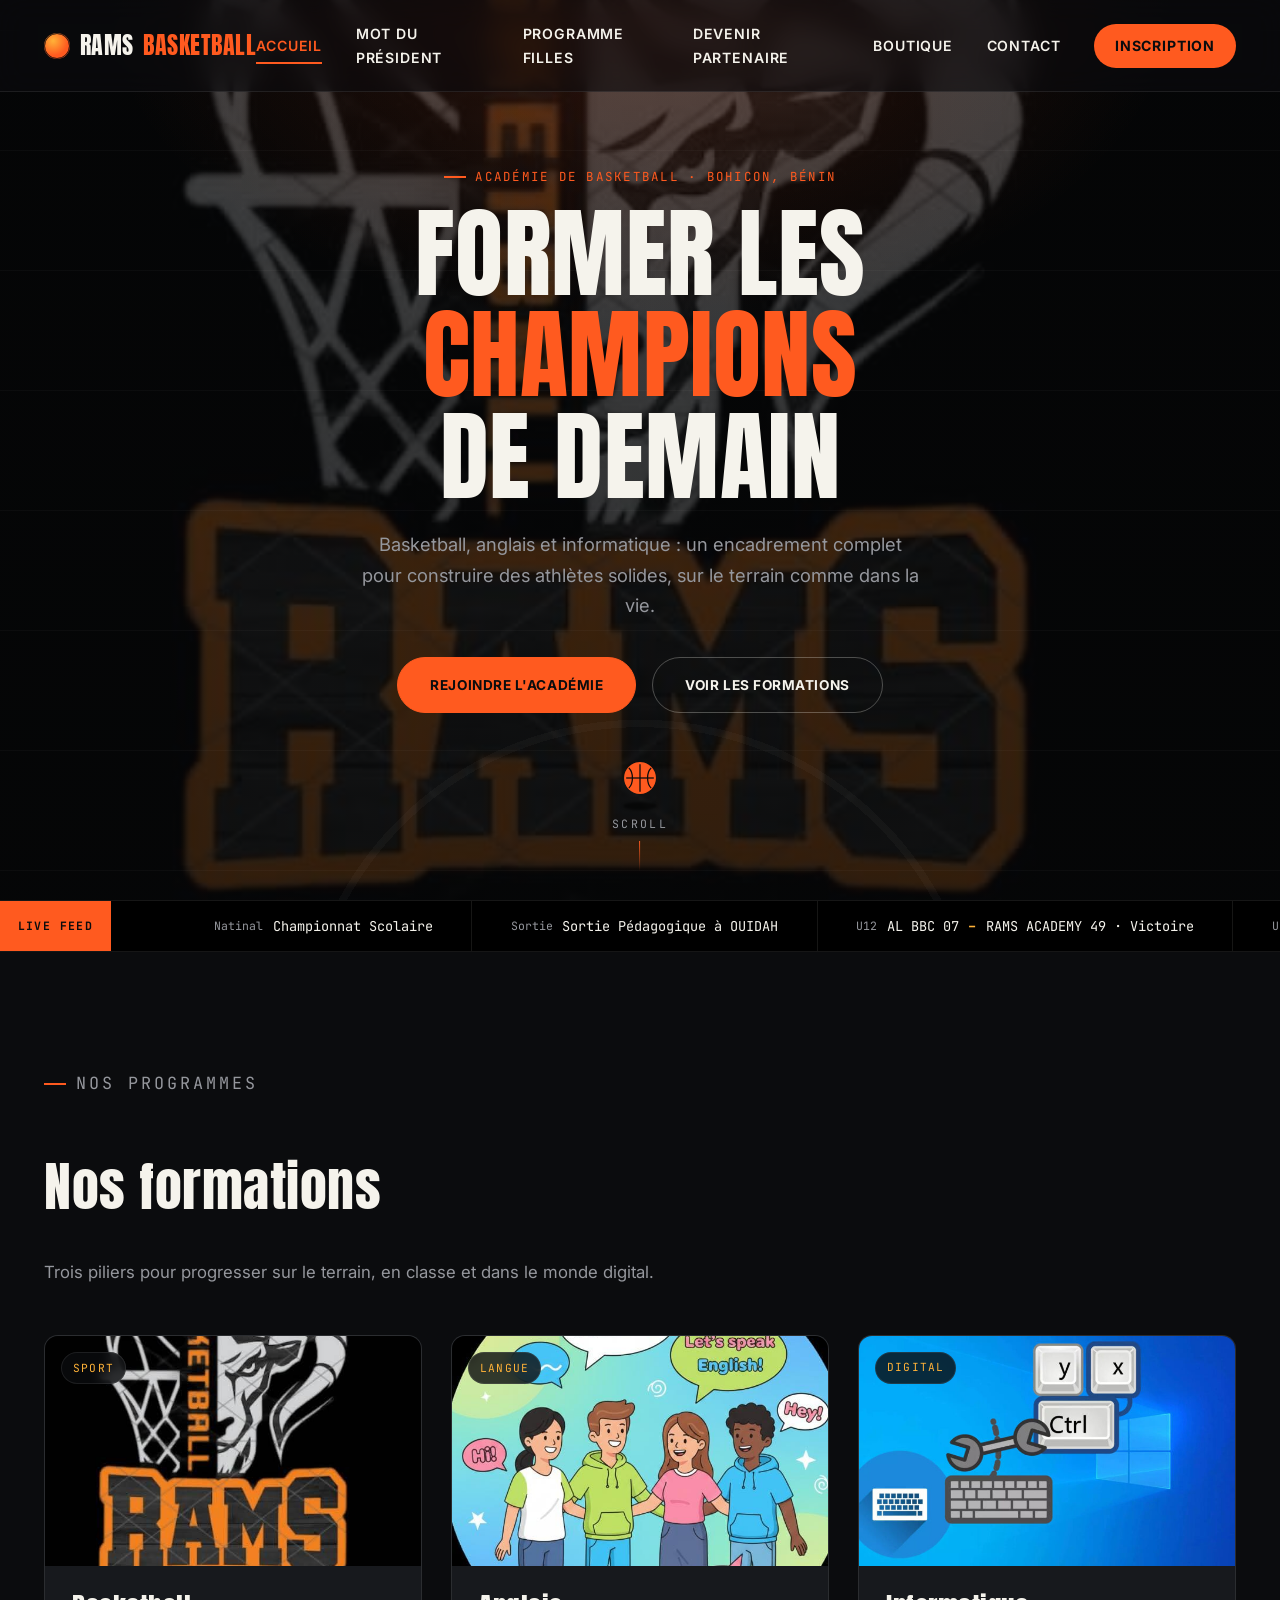
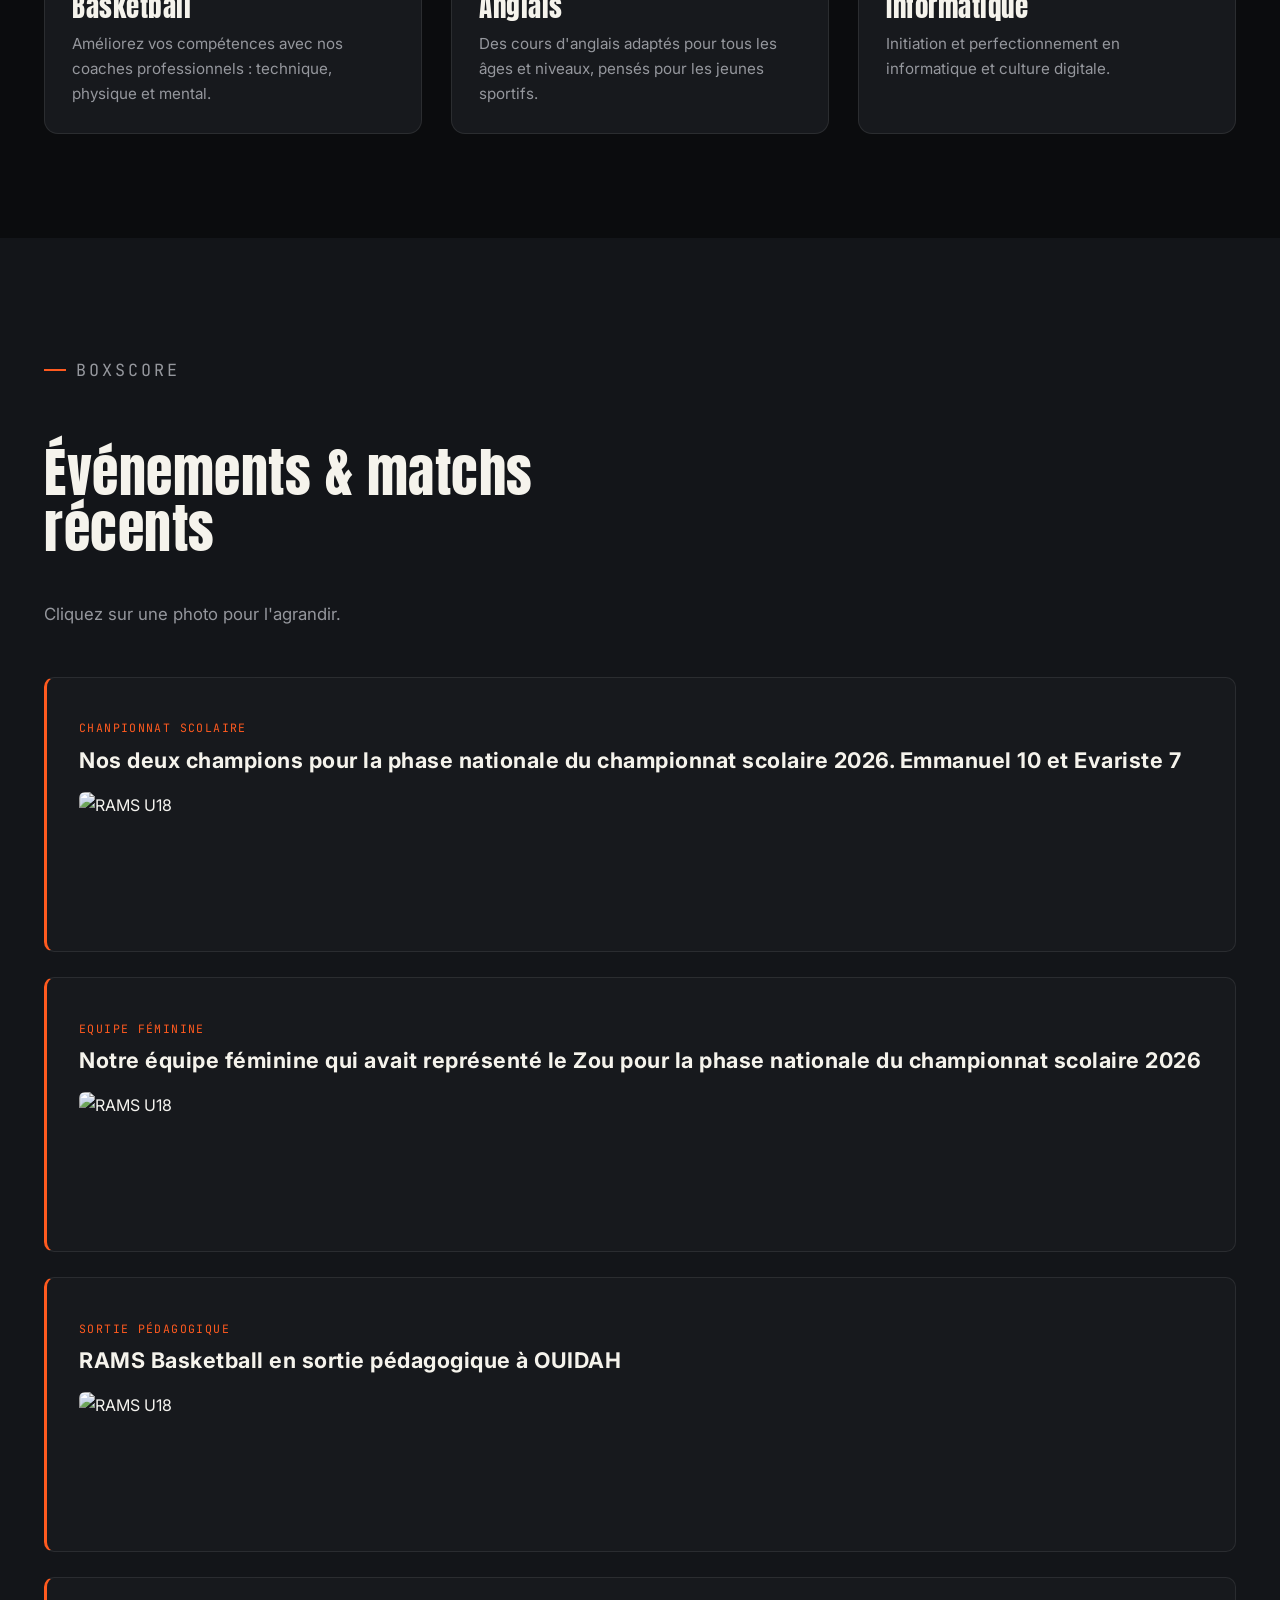
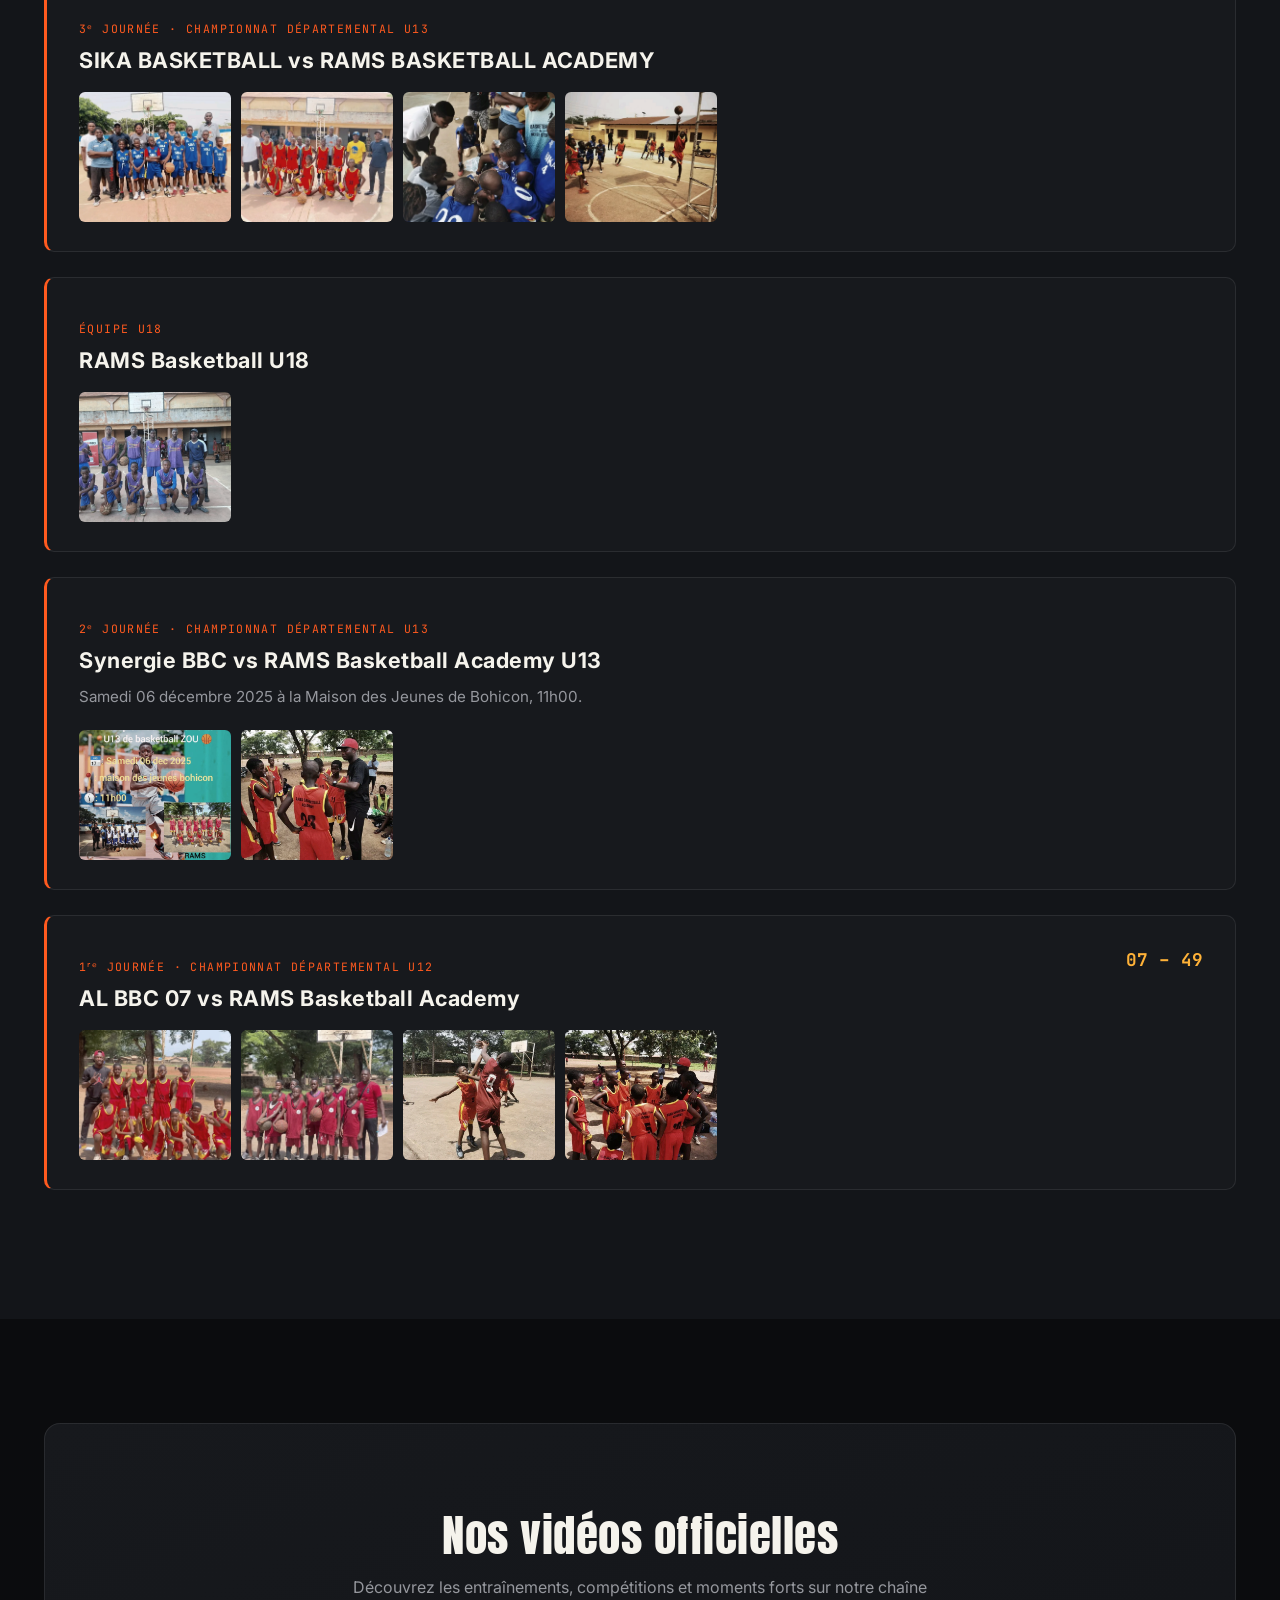
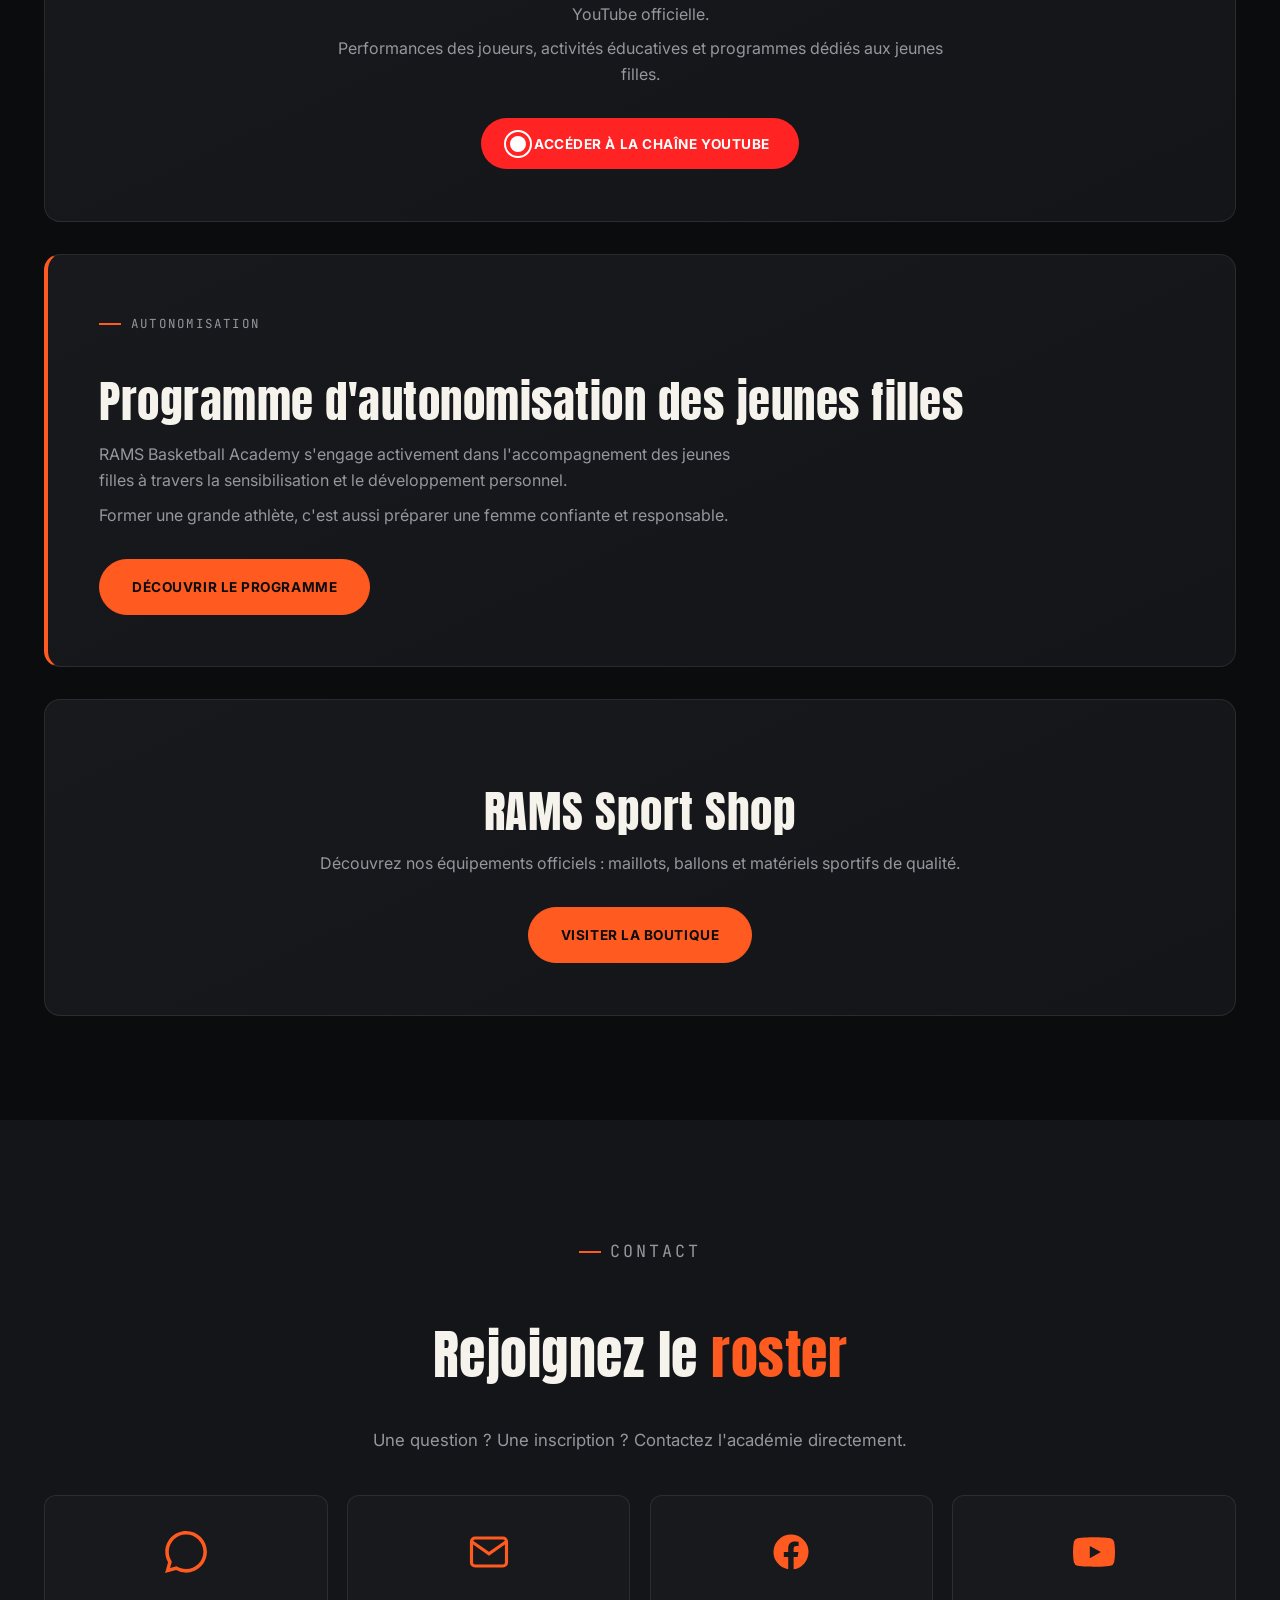
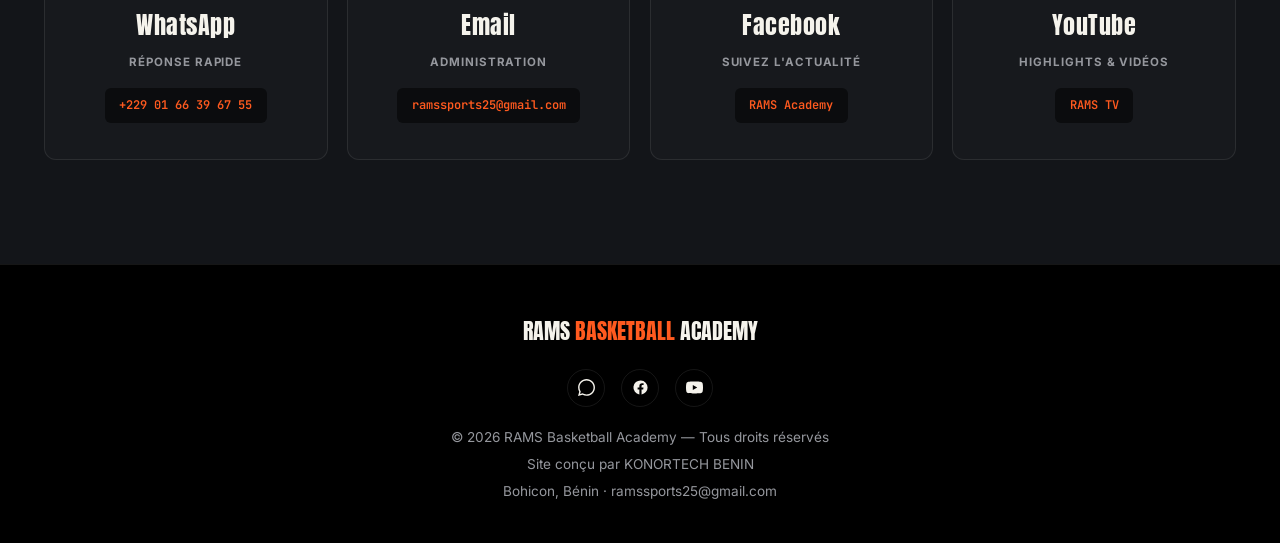
==== commit cdd3ac6d: "Update print statement from 'Hello' to 'Goodbye'" ====
--- a/index.html
+++ b/index.html
@@ -103,8 +103,8 @@
 
   <div class="ticker-wrap" role="marquee" aria-label="Derniers résultats">
     <div class="ticker-track" id="tickerTrack">
-      <span class="ticker-item"><span class="tag">U12</span> Championnat Scolaire</span>
-      <span class="ticker-item"><span class="tag">U12</span> Sortie Pédagogique à OUIDAH</span>
+      <span class="ticker-item"><span class="tag">Natinal</span> Championnat Scolaire</span>
+      <span class="ticker-item"><span class="tag">Sortie</span> Sortie Pédagogique à OUIDAH</span>
       <span class="ticker-item"><span class="tag">U12</span> AL BBC 07 <b>–</b> RAMS ACADEMY 49 · Victoire</span>
       <span class="ticker-item"><span class="tag">U13</span> SYNERGIE BBC <b>vs</b> RAMS ACADEMY · 06 déc 2025</span>
       <span class="ticker-item"><span class="tag">U13</span> SIKA BASKETBALL <b>vs</b> RAMS ACADEMY</span>
